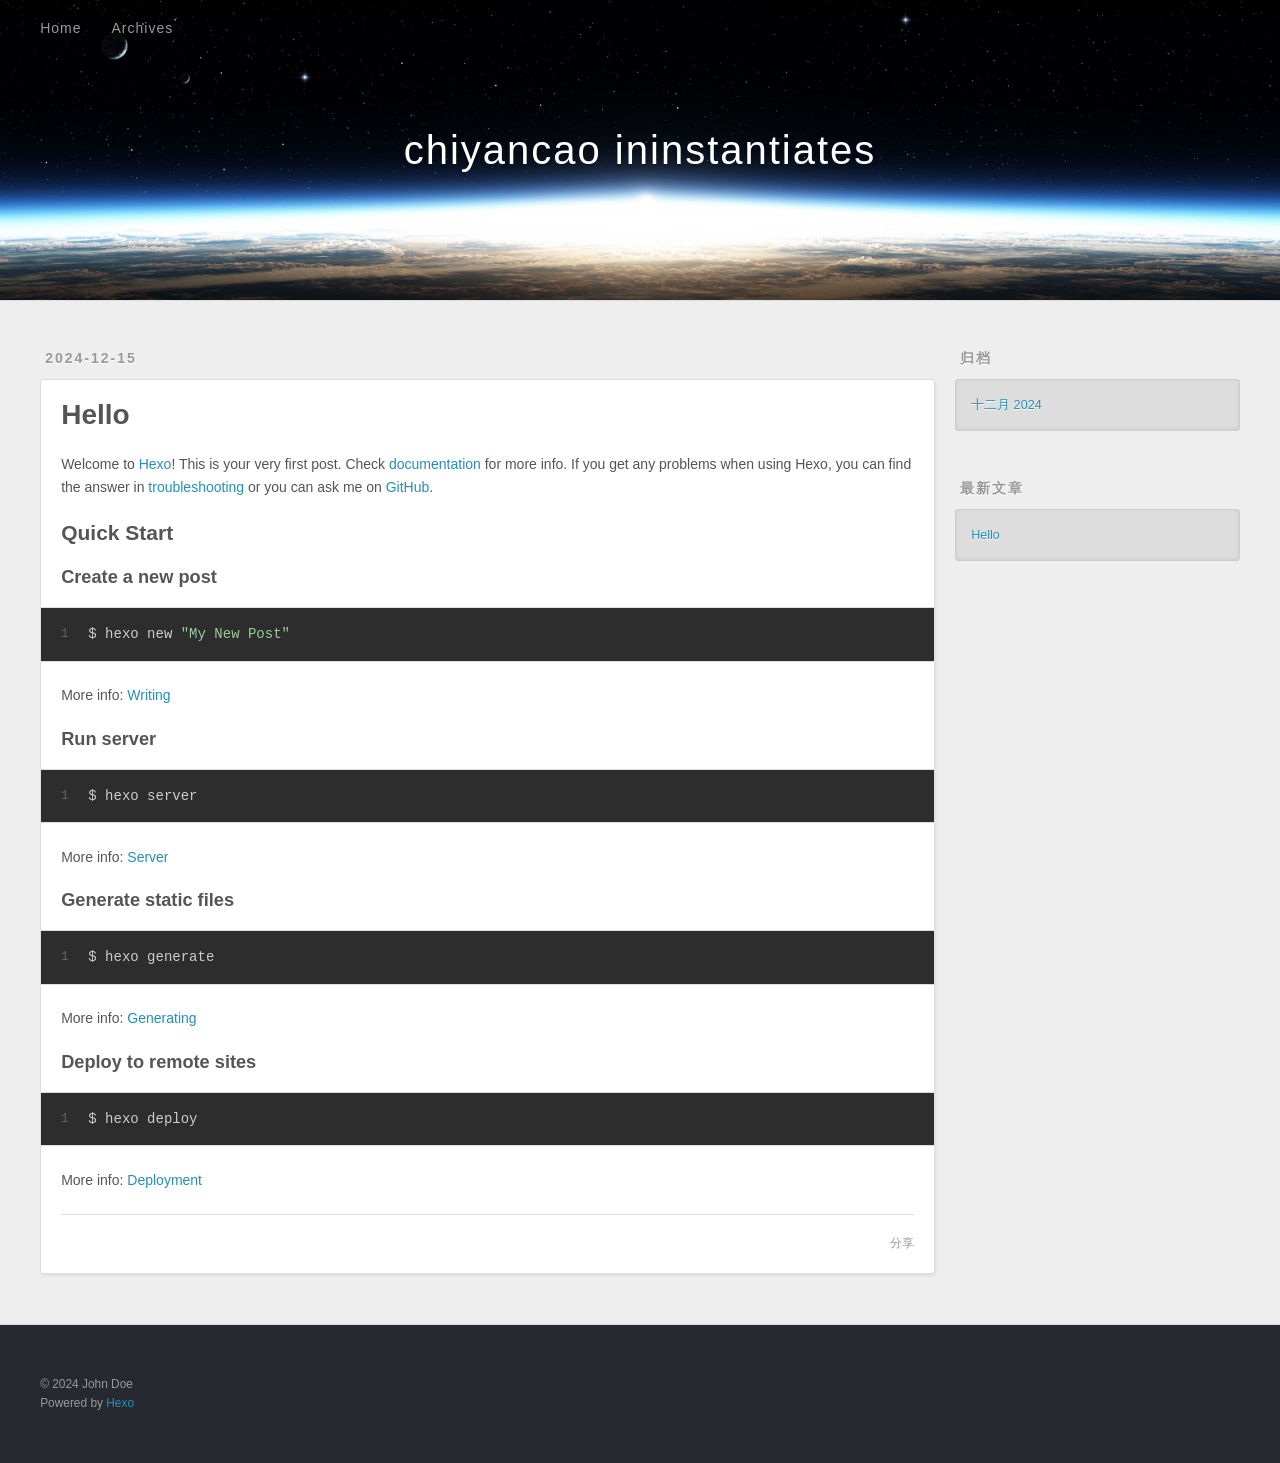
==== index.html @ e7c15f0f "Site updated: 2024-12-15 18:30:20" ====
<!DOCTYPE html>
<html>
<head>
  <meta charset="utf-8">
  
  
  <title>chiyancao ininstantiates</title>
  <meta name="viewport" content="width=device-width, initial-scale=1, shrink-to-fit=no">
  <meta property="og:type" content="website">
<meta property="og:title" content="chiyancao ininstantiates">
<meta property="og:url" content="http://example.com/index.html">
<meta property="og:site_name" content="chiyancao ininstantiates">
<meta property="og:locale" content="zh_CN">
<meta property="article:author" content="John Doe">
<meta name="twitter:card" content="summary">
  
    <link rel="alternate" href="/atom.xml" title="chiyancao ininstantiates" type="application/atom+xml">
  
  
    <link rel="shortcut icon" href="/favicon.png">
  
  
  
<link rel="stylesheet" href="/css/style.css">

  
    
<link rel="stylesheet" href="/fancybox/jquery.fancybox.min.css">

  
  
<meta name="generator" content="Hexo 7.3.0"></head>

<body>
  <div id="container">
    <div id="wrap">
      <header id="header">
  <div id="banner"></div>
  <div id="header-outer" class="outer">
    <div id="header-title" class="inner">
      <h1 id="logo-wrap">
        <a href="/" id="logo">chiyancao ininstantiates</a>
      </h1>
      
    </div>
    <div id="header-inner" class="inner">
      <nav id="main-nav">
        <a id="main-nav-toggle" class="nav-icon"><span class="fa fa-bars"></span></a>
        
          <a class="main-nav-link" href="/">Home</a>
        
          <a class="main-nav-link" href="/archives">Archives</a>
        
      </nav>
      <nav id="sub-nav">
        
        
          <a class="nav-icon" href="/atom.xml" title="RSS 订阅"><span class="fa fa-rss"></span></a>
        
        <a class="nav-icon nav-search-btn" title="搜索"><span class="fa fa-search"></span></a>
      </nav>
      <div id="search-form-wrap">
        <form action="//google.com/search" method="get" accept-charset="UTF-8" class="search-form"><input type="search" name="q" class="search-form-input" placeholder="搜索"><button type="submit" class="search-form-submit">&#xF002;</button><input type="hidden" name="sitesearch" value="http://example.com"></form>
      </div>
    </div>
  </div>
</header>

      <div class="outer">
        <section id="main">
  
    <article id="post-hello-world" class="h-entry article article-type-post" itemprop="blogPost" itemscope itemtype="https://schema.org/BlogPosting">
  <div class="article-meta">
    <a href="/2024/12/15/hello-world/" class="article-date">
  <time class="dt-published" datetime="2024-12-15T07:43:39.710Z" itemprop="datePublished">2024-12-15</time>
</a>
    
  </div>
  <div class="article-inner">
    
    
      <header class="article-header">
        
  
    <h1 itemprop="name">
      <a class="p-name article-title" href="/2024/12/15/hello-world/">Hello</a>
    </h1>
  

      </header>
    
    <div class="e-content article-entry" itemprop="articleBody">
      
        <p>Welcome to <a target="_blank" rel="noopener" href="https://hexo.io/">Hexo</a>! This is your very first post. Check <a target="_blank" rel="noopener" href="https://hexo.io/docs/">documentation</a> for more info. If you get any problems when using Hexo, you can find the answer in <a target="_blank" rel="noopener" href="https://hexo.io/docs/troubleshooting.html">troubleshooting</a> or you can ask me on <a target="_blank" rel="noopener" href="https://github.com/hexojs/hexo/issues">GitHub</a>.</p>
<h2 id="Quick-Start"><a href="#Quick-Start" class="headerlink" title="Quick Start"></a>Quick Start</h2><h3 id="Create-a-new-post"><a href="#Create-a-new-post" class="headerlink" title="Create a new post"></a>Create a new post</h3><figure class="highlight bash"><table><tr><td class="gutter"><pre><span class="line">1</span><br></pre></td><td class="code"><pre><span class="line">$ hexo new <span class="string">&quot;My New Post&quot;</span></span><br></pre></td></tr></table></figure>

<p>More info: <a target="_blank" rel="noopener" href="https://hexo.io/docs/writing.html">Writing</a></p>
<h3 id="Run-server"><a href="#Run-server" class="headerlink" title="Run server"></a>Run server</h3><figure class="highlight bash"><table><tr><td class="gutter"><pre><span class="line">1</span><br></pre></td><td class="code"><pre><span class="line">$ hexo server</span><br></pre></td></tr></table></figure>

<p>More info: <a target="_blank" rel="noopener" href="https://hexo.io/docs/server.html">Server</a></p>
<h3 id="Generate-static-files"><a href="#Generate-static-files" class="headerlink" title="Generate static files"></a>Generate static files</h3><figure class="highlight bash"><table><tr><td class="gutter"><pre><span class="line">1</span><br></pre></td><td class="code"><pre><span class="line">$ hexo generate</span><br></pre></td></tr></table></figure>

<p>More info: <a target="_blank" rel="noopener" href="https://hexo.io/docs/generating.html">Generating</a></p>
<h3 id="Deploy-to-remote-sites"><a href="#Deploy-to-remote-sites" class="headerlink" title="Deploy to remote sites"></a>Deploy to remote sites</h3><figure class="highlight bash"><table><tr><td class="gutter"><pre><span class="line">1</span><br></pre></td><td class="code"><pre><span class="line">$ hexo deploy</span><br></pre></td></tr></table></figure>

<p>More info: <a target="_blank" rel="noopener" href="https://hexo.io/docs/one-command-deployment.html">Deployment</a></p>

      
    </div>
    <footer class="article-footer">
      <a data-url="http://example.com/2024/12/15/hello-world/" data-id="cm4pgsqw10001ugpz2o3n2d4h" data-title="Hello" class="article-share-link"><span class="fa fa-share">分享</span></a>
      
      
      
    </footer>
  </div>
  
</article>



  


</section>
        
          <aside id="sidebar">
  
    

  
    

  
    
  
    
  <div class="widget-wrap">
    <h3 class="widget-title">归档</h3>
    <div class="widget">
      <ul class="archive-list"><li class="archive-list-item"><a class="archive-list-link" href="/archives/2024/12/">十二月 2024</a></li></ul>
    </div>
  </div>


  
    
  <div class="widget-wrap">
    <h3 class="widget-title">最新文章</h3>
    <div class="widget">
      <ul>
        
          <li>
            <a href="/2024/12/15/hello-world/">Hello</a>
          </li>
        
      </ul>
    </div>
  </div>

  
</aside>
        
      </div>
      <footer id="footer">
  
  <div class="outer">
    <div id="footer-info" class="inner">
      
      &copy; 2024 John Doe<br>
      Powered by <a href="https://hexo.io/" target="_blank">Hexo</a>
    </div>
  </div>
</footer>

    </div>
    <nav id="mobile-nav">
  
    <a href="/" class="mobile-nav-link">Home</a>
  
    <a href="/archives" class="mobile-nav-link">Archives</a>
  
</nav>
    


<script src="/js/jquery-3.6.4.min.js"></script>



  
<script src="/fancybox/jquery.fancybox.min.js"></script>




<script src="/js/script.js"></script>





  </div>
</body>
</html>
---- css/style.css ----
body {
  width: 100%;
}
body:before,
body:after {
  content: "";
  display: table;
}
body:after {
  clear: both;
}
html,
body,
div,
span,
applet,
object,
iframe,
h1,
h2,
h3,
h4,
h5,
h6,
p,
blockquote,
pre,
a,
abbr,
acronym,
address,
big,
cite,
code,
del,
dfn,
em,
img,
ins,
kbd,
q,
s,
samp,
small,
strike,
strong,
sub,
sup,
tt,
var,
dl,
dt,
dd,
ol,
ul,
li,
fieldset,
form,
label,
legend,
table,
caption,
tbody,
tfoot,
thead,
tr,
th,
td {
  margin: 0;
  padding: 0;
  border: 0;
  outline: 0;
  font-weight: inherit;
  font-style: inherit;
  font-family: inherit;
  font-size: 100%;
  vertical-align: baseline;
}
body {
  line-height: 1;
  color: #000;
  background: #fff;
}
ol,
ul {
  list-style: none;
}
table {
  border-collapse: separate;
  border-spacing: 0;
  vertical-align: middle;
}
caption,
th,
td {
  text-align: left;
  font-weight: normal;
  vertical-align: middle;
}
a img {
  border: none;
}
input,
button {
  margin: 0;
  padding: 0;
}
input::-moz-focus-inner,
button::-moz-focus-inner {
  border: 0;
  padding: 0;
}
html,
body,
#container {
  height: 100%;
}
body {
  background: #eee;
  font: 14px -apple-system, BlinkMacSystemFont, "Segoe UI", "Roboto", "Oxygen", "Ubuntu", "Cantarell", "Fira Sans", "Droid Sans", "Helvetica Neue", sans-serif;
  -webkit-text-size-adjust: 100%;
}
.outer {
  max-width: 1220px;
  margin: 0 auto;
  padding: 0 20px;
}
.outer:before,
.outer:after {
  content: "";
  display: table;
}
.outer:after {
  clear: both;
}
.inner {
  display: inline;
  float: left;
  width: 98.33333333333333%;
  margin: 0 0.833333333333333%;
}
.left,
.alignleft {
  float: left;
}
.right,
.alignright {
  float: right;
}
.clear {
  clear: both;
}
#container {
  position: relative;
}
.mobile-nav-on {
  overflow: hidden;
}
#wrap {
  height: 100%;
  width: 100%;
  position: absolute;
  top: 0;
  left: 0;
  -webkit-transition: 0.2s ease-out;
  -moz-transition: 0.2s ease-out;
  -ms-transition: 0.2s ease-out;
  transition: 0.2s ease-out;
  z-index: 1;
  background: #eee;
}
.mobile-nav-on #wrap {
  left: 280px;
}
@media screen and (min-width: 768px) {
  #main {
    display: inline;
    float: left;
    width: 73.33333333333333%;
    margin: 0 0.833333333333333%;
  }
}
.article-date,
.article-category-link,
.archive-year,
.widget-title {
  text-decoration: none;
  text-transform: uppercase;
  letter-spacing: 2px;
  color: #999;
  margin-bottom: 1em;
  margin-left: 5px;
  line-height: 1em;
  text-shadow: 0 1px #fff;
  font-weight: bold;
}
.article-inner,
.archive-article-inner {
  background: #fff;
  -webkit-box-shadow: 1px 2px 3px #ddd;
  box-shadow: 1px 2px 3px #ddd;
  border: 1px solid #ddd;
  border-radius: 3px;
}
.article-entry h1,
.widget h1 {
  font-size: 2em;
}
.article-entry h2,
.widget h2 {
  font-size: 1.5em;
}
.article-entry h3,
.widget h3 {
  font-size: 1.3em;
}
.article-entry h4,
.widget h4 {
  font-size: 1.2em;
}
.article-entry h5,
.widget h5 {
  font-size: 1em;
}
.article-entry h6,
.widget h6 {
  font-size: 1em;
  color: #999;
}
.article-entry hr,
.widget hr {
  border: 1px dashed #ddd;
}
.article-entry strong,
.widget strong {
  font-weight: bold;
}
.article-entry em,
.widget em,
.article-entry cite,
.widget cite {
  font-style: italic;
}
.article-entry sup,
.widget sup,
.article-entry sub,
.widget sub {
  font-size: 0.75em;
  line-height: 0;
  position: relative;
  vertical-align: baseline;
}
.article-entry sup,
.widget sup {
  top: -0.5em;
}
.article-entry sub,
.widget sub {
  bottom: -0.2em;
}
.article-entry small,
.widget small {
  font-size: 0.85em;
}
.article-entry acronym,
.widget acronym,
.article-entry abbr,
.widget abbr {
  border-bottom: 1px dotted;
}
.article-entry ul,
.widget ul,
.article-entry ol,
.widget ol,
.article-entry dl,
.widget dl {
  margin: 0 20px;
  line-height: 1.6em;
}
.article-entry ul ul,
.widget ul ul,
.article-entry ol ul,
.widget ol ul,
.article-entry ul ol,
.widget ul ol,
.article-entry ol ol,
.widget ol ol {
  margin-top: 0;
  margin-bottom: 0;
}
.article-entry ul,
.widget ul {
  list-style: disc;
}
.article-entry ol,
.widget ol {
  list-style: decimal;
}
.article-entry dt,
.widget dt {
  font-weight: bold;
}
#header {
  height: 300px;
  position: relative;
  border-bottom: 1px solid #ddd;
}
#header:before,
#header:after {
  content: "";
  position: absolute;
  left: 0;
  right: 0;
  height: 40px;
}
#header:before {
  top: 0;
  background: -webkit-linear-gradient(rgba(0,0,0,0.2), transparent);
  background: -moz-linear-gradient(rgba(0,0,0,0.2), transparent);
  background: -ms-linear-gradient(rgba(0,0,0,0.2), transparent);
  background: linear-gradient(rgba(0,0,0,0.2), transparent);
}
#header:after {
  bottom: 0;
  background: -webkit-linear-gradient(transparent, rgba(0,0,0,0.2));
  background: -moz-linear-gradient(transparent, rgba(0,0,0,0.2));
  background: -ms-linear-gradient(transparent, rgba(0,0,0,0.2));
  background: linear-gradient(transparent, rgba(0,0,0,0.2));
}
#header-outer {
  height: 100%;
  position: relative;
}
#header-inner {
  position: relative;
  overflow: hidden;
}
#banner {
  position: absolute;
  top: 0;
  left: 0;
  width: 100%;
  height: 100%;
  background: url("images/banner.jpg") center #000;
  background-size: cover;
  z-index: -1;
}
#header-title {
  text-align: center;
  height: 40px;
  position: absolute;
  top: 50%;
  left: 0;
  margin-top: -20px;
}
#logo,
#subtitle {
  text-decoration: none;
  color: #fff;
  font-weight: 300;
  text-shadow: 0 1px 4px rgba(0,0,0,0.3);
}
#logo {
  font-size: 40px;
  line-height: 40px;
  letter-spacing: 2px;
}
#subtitle {
  font-size: 16px;
  line-height: 16px;
  letter-spacing: 1px;
}
#subtitle-wrap {
  margin-top: 16px;
}
#main-nav {
  float: left;
  margin-left: -15px;
}
.nav-icon,
.main-nav-link {
  float: left;
  color: #fff;
  opacity: 0.6;
  text-decoration: none;
  text-shadow: 0 1px rgba(0,0,0,0.2);
  -webkit-transition: opacity 0.2s;
  -moz-transition: opacity 0.2s;
  -ms-transition: opacity 0.2s;
  transition: opacity 0.2s;
  display: block;
  padding: 20px 15px;
}
.nav-icon:hover,
.main-nav-link:hover {
  opacity: 1;
}
.nav-icon {
  text-align: center;
  font-size: 14px;
  width: 14px;
  height: 14px;
  padding: 20px 15px;
  position: relative;
  cursor: pointer;
}
.main-nav-link {
  font-weight: 300;
  letter-spacing: 1px;
}
@media screen and (max-width: 479px) {
  .main-nav-link {
    display: none;
  }
}
#main-nav-toggle {
  display: none;
}
@media screen and (max-width: 479px) {
  #main-nav-toggle {
    display: block;
  }
}
#sub-nav {
  float: right;
  margin-right: -15px;
}
#search-form-wrap {
  position: absolute;
  top: 15px;
  width: 150px;
  height: 30px;
  right: -150px;
  opacity: 0;
  -webkit-transition: 0.2s ease-out;
  -moz-transition: 0.2s ease-out;
  -ms-transition: 0.2s ease-out;
  transition: 0.2s ease-out;
}
#search-form-wrap.on {
  opacity: 1;
  right: 0;
}
@media screen and (max-width: 479px) {
  #search-form-wrap {
    width: 100%;
    right: -100%;
  }
}
.search-form {
  position: absolute;
  top: 0;
  left: 0;
  right: 0;
  background: #fff;
  padding: 5px 15px;
  border-radius: 15px;
  -webkit-box-shadow: 0 0 10px rgba(0,0,0,0.3);
  box-shadow: 0 0 10px rgba(0,0,0,0.3);
}
.search-form-input {
  border: none;
  background: none;
  color: #555;
  width: 100%;
  font: 13px -apple-system, BlinkMacSystemFont, "Segoe UI", "Roboto", "Oxygen", "Ubuntu", "Cantarell", "Fira Sans", "Droid Sans", "Helvetica Neue", sans-serif;
  outline: none;
}
.search-form-input::-webkit-search-results-decoration,
.search-form-input::-webkit-search-cancel-button {
  -webkit-appearance: none;
}
.search-form-submit {
  position: absolute;
  top: 50%;
  right: 10px;
  margin-top: -7px;
  font: 13px ForkAwesome;
  border: none;
  background: none;
  color: #bbb;
  cursor: pointer;
}
.search-form-submit:hover,
.search-form-submit:focus {
  color: #777;
}
.article {
  margin: 50px 0;
}
.article-inner {
  overflow: hidden;
}
.article-meta:before,
.article-meta:after {
  content: "";
  display: table;
}
.article-meta:after {
  clear: both;
}
.article-date {
  float: left;
}
.article-category {
  float: left;
  line-height: 1em;
  color: #ccc;
  text-shadow: 0 1px #fff;
  margin-left: 8px;
}
.article-category:before {
  content: "\2022";
}
.article-category-link {
  margin: 0 12px 1em;
}
.article-header {
  padding: 20px 20px 0;
}
.article-title {
  text-decoration: none;
  font-size: 2em;
  font-weight: bold;
  color: #555;
  line-height: 1.1em;
  -webkit-transition: color 0.2s;
  -moz-transition: color 0.2s;
  -ms-transition: color 0.2s;
  transition: color 0.2s;
}
a.article-title:hover {
  color: #258fb8;
}
.article-entry {
  color: #555;
  padding: 0 20px;
}
.article-entry:before,
.article-entry:after {
  content: "";
  display: table;
}
.article-entry:after {
  clear: both;
}
.article-entry p,
.article-entry table {
  line-height: 1.6em;
  margin: 1.6em 0;
}
.article-entry h1,
.article-entry h2,
.article-entry h3,
.article-entry h4,
.article-entry h5,
.article-entry h6 {
  font-weight: bold;
}
.article-entry h1,
.article-entry h2,
.article-entry h3,
.article-entry h4,
.article-entry h5,
.article-entry h6 {
  line-height: 1.1em;
  margin: 1.1em 0;
}
.article-entry a {
  color: #258fb8;
  text-decoration: none;
}
.article-entry a:hover {
  text-decoration: underline;
}
.article-entry ul,
.article-entry ol,
.article-entry dl {
  margin-top: 1.6em;
  margin-bottom: 1.6em;
}
.article-entry img,
.article-entry video {
  max-width: 100%;
  height: auto;
  display: block;
  margin: auto;
}
.article-entry iframe {
  border: none;
}
.article-entry table {
  width: 100%;
  border-collapse: collapse;
  border-spacing: 0;
}
.article-entry th {
  font-weight: bold;
  border-bottom: 3px solid #ddd;
  padding-bottom: 0.5em;
}
.article-entry td {
  border-bottom: 1px solid #ddd;
  padding: 10px 0;
}
.article-entry blockquote {
  font-family: Georgia, "Times New Roman", serif;
  margin: 1.6em 20px;
  text-align: center;
}
.article-entry blockquote footer {
  font-size: 14px;
  margin: 1.6em 0;
  font-family: -apple-system, BlinkMacSystemFont, "Segoe UI", "Roboto", "Oxygen", "Ubuntu", "Cantarell", "Fira Sans", "Droid Sans", "Helvetica Neue", sans-serif;
}
.article-entry blockquote footer cite:before {
  content: "—";
  padding: 0 0.5em;
}
.article-entry .pullquote {
  text-align: left;
  width: 45%;
  margin: 0;
}
.article-entry .pullquote.left {
  margin-left: 0.5em;
  margin-right: 1em;
}
.article-entry .pullquote.right {
  margin-right: 0.5em;
  margin-left: 1em;
}
.article-entry .caption {
  color: #999;
  display: block;
  font-size: 0.9em;
  margin-top: 0.5em;
  position: relative;
  text-align: center;
}
.article-entry .video-container {
  position: relative;
  padding-top: 56.25%;
  height: 0;
  overflow: hidden;
}
.article-entry .video-container iframe,
.article-entry .video-container object,
.article-entry .video-container embed {
  position: absolute;
  top: 0;
  left: 0;
  width: 100%;
  height: 100%;
  margin-top: 0;
}
.article-more-link a {
  display: inline-block;
  line-height: 1em;
  padding: 6px 15px;
  border-radius: 15px;
  background: #eee;
  color: #999;
  text-shadow: 0 1px #fff;
  text-decoration: none;
}
.article-more-link a:hover {
  background: #258fb8;
  color: #fff;
  text-decoration: none;
  text-shadow: 0 1px #1e7293;
}
.article-footer {
  font-size: 0.85em;
  line-height: 1.6em;
  border-top: 1px solid #ddd;
  padding-top: 1.6em;
  margin: 0 20px 20px;
}
.article-footer:before,
.article-footer:after {
  content: "";
  display: table;
}
.article-footer:after {
  clear: both;
}
.article-footer a {
  color: #999;
  text-decoration: none;
}
.article-footer a:hover {
  color: #555;
}
.article-tag-list-item {
  float: left;
  margin-right: 10px;
}
.article-tag-list-link:before {
  content: "#";
}
.article-comment-link {
  float: right;
}
.article-comment-link:before {
  padding-right: 8px;
}
.article-share-link {
  cursor: pointer;
  float: right;
  margin-left: 20px;
}
.article-share-link:before {
  padding-right: 6px;
}
#article-nav {
  position: relative;
}
#article-nav:before,
#article-nav:after {
  content: "";
  display: table;
}
#article-nav:after {
  clear: both;
}
@media screen and (min-width: 768px) {
  #article-nav {
    margin: 50px 0;
  }
  #article-nav:before {
    width: 8px;
    height: 8px;
    position: absolute;
    top: 50%;
    left: 50%;
    margin-top: -4px;
    margin-left: -4px;
    content: "";
    border-radius: 50%;
    background: #ddd;
    -webkit-box-shadow: 0 1px 2px #fff;
    box-shadow: 0 1px 2px #fff;
  }
}
.article-nav-link-wrap {
  text-decoration: none;
  text-shadow: 0 1px #fff;
  color: #999;
  -webkit-box-sizing: border-box;
  -moz-box-sizing: border-box;
  box-sizing: border-box;
  margin-top: 50px;
  text-align: center;
  display: block;
}
.article-nav-link-wrap:hover {
  color: #555;
}
@media screen and (min-width: 768px) {
  .article-nav-link-wrap {
    width: 50%;
    margin-top: 0;
  }
}
@media screen and (min-width: 768px) {
  #article-nav-newer {
    float: left;
    text-align: right;
    padding-right: 20px;
  }
}
@media screen and (min-width: 768px) {
  #article-nav-older {
    float: right;
    text-align: left;
    padding-left: 20px;
  }
}
.article-nav-caption {
  text-transform: uppercase;
  letter-spacing: 2px;
  color: #ddd;
  line-height: 1em;
  font-weight: bold;
}
#article-nav-newer .article-nav-caption {
  margin-right: -2px;
}
.article-nav-title {
  font-size: 0.85em;
  line-height: 1.6em;
  margin-top: 0.5em;
}
.article-share-box {
  position: absolute;
  display: none;
  background: #fff;
  -webkit-box-shadow: 1px 2px 10px rgba(0,0,0,0.2);
  box-shadow: 1px 2px 10px rgba(0,0,0,0.2);
  border-radius: 3px;
  margin-left: -145px;
  overflow: hidden;
  z-index: 1;
}
.article-share-box.on {
  display: block;
}
.article-share-input {
  width: 100%;
  background: none;
  -webkit-box-sizing: border-box;
  -moz-box-sizing: border-box;
  box-sizing: border-box;
  font: 14px -apple-system, BlinkMacSystemFont, "Segoe UI", "Roboto", "Oxygen", "Ubuntu", "Cantarell", "Fira Sans", "Droid Sans", "Helvetica Neue", sans-serif;
  padding: 0 15px;
  color: #555;
  outline: none;
  border: 1px solid #ddd;
  border-radius: 3px 3px 0 0;
  height: 36px;
  line-height: 36px;
}
.article-share-links {
  background: #eee;
}
.article-share-links:before,
.article-share-links:after {
  content: "";
  display: table;
}
.article-share-links:after {
  clear: both;
}
.article-share-twitter,
.article-share-facebook,
.article-share-pinterest,
.article-share-linkedin {
  width: 50px;
  height: 36px;
  display: block;
  float: left;
  position: relative;
  color: #999;
  text-shadow: 0 1px #fff;
}
.article-share-twitter:before,
.article-share-facebook:before,
.article-share-pinterest:before,
.article-share-linkedin:before {
  font-size: 20px;
  width: 20px;
  height: 20px;
  position: absolute;
  top: 50%;
  left: 50%;
  margin-top: -10px;
  margin-left: -10px;
  text-align: center;
}
.article-share-twitter:hover,
.article-share-facebook:hover,
.article-share-pinterest:hover,
.article-share-linkedin:hover {
  color: #fff;
}
.article-share-twitter:hover {
  background: #00aced;
  text-shadow: 0 1px #008abe;
}
.article-share-facebook:hover {
  background: #3b5998;
  text-shadow: 0 1px #2f477a;
}
.article-share-pinterest:hover {
  background: #cb2027;
  text-shadow: 0 1px #a21a1f;
}
.article-share-linkedin:hover {
  background: #0077b5;
  text-shadow: 0 1px #005f91;
}
.article-gallery {
  background: #000;
  position: relative;
}
.article-gallery-photos {
  position: relative;
  overflow: hidden;
}
.article-gallery-img {
  display: none;
  max-width: 100%;
}
.article-gallery-img:first-child {
  display: block;
}
.article-gallery-img.loaded {
  position: absolute;
  display: block;
}
.article-gallery-img img {
  display: block;
  max-width: 100%;
  margin: 0 auto;
}
#comments {
  background: #fff;
  -webkit-box-shadow: 1px 2px 3px #ddd;
  box-shadow: 1px 2px 3px #ddd;
  padding: 20px;
  border: 1px solid #ddd;
  border-radius: 3px;
  margin: 50px 0;
}
#comments a {
  color: #258fb8;
}
.archives-wrap {
  margin: 50px 0;
}
.archives:before,
.archives:after {
  content: "";
  display: table;
}
.archives:after {
  clear: both;
}
.archive-year-wrap {
  margin-bottom: 1em;
}
.archives {
  -webkit-column-gap: 10px;
  -moz-column-gap: 10px;
  column-gap: 10px;
}
@media screen and (min-width: 480px) and (max-width: 767px) {
  .archives {
    -webkit-column-count: 2;
    -moz-column-count: 2;
    column-count: 2;
  }
}
@media screen and (min-width: 768px) {
  .archives {
    -webkit-column-count: 3;
    -moz-column-count: 3;
    column-count: 3;
  }
}
.archive-article {
  -webkit-column-break-inside: avoid;
  page-break-inside: avoid;
  overflow: hidden;
  break-inside: avoid-column;
}
.archive-article-inner {
  padding: 10px;
  margin-bottom: 15px;
}
.archive-article-title {
  text-decoration: none;
  font-weight: bold;
  color: #555;
  -webkit-transition: color 0.2s;
  -moz-transition: color 0.2s;
  -ms-transition: color 0.2s;
  transition: color 0.2s;
  line-height: 1.6em;
}
.archive-article-title:hover {
  color: #258fb8;
}
.archive-article-footer {
  margin-top: 1em;
}
.archive-article-date {
  color: #999;
  text-decoration: none;
  font-size: 0.85em;
  line-height: 1em;
  margin-bottom: 0.5em;
  display: block;
}
#page-nav {
  margin: 50px auto;
  background: #fff;
  -webkit-box-shadow: 1px 2px 3px #ddd;
  box-shadow: 1px 2px 3px #ddd;
  border: 1px solid #ddd;
  border-radius: 3px;
  text-align: center;
  color: #999;
  overflow: hidden;
}
#page-nav:before,
#page-nav:after {
  content: "";
  display: table;
}
#page-nav:after {
  clear: both;
}
#page-nav a,
#page-nav span {
  padding: 10px 20px;
  line-height: 1;
  height: 2ex;
}
#page-nav a {
  color: #999;
  text-decoration: none;
}
#page-nav a:hover {
  background: #999;
  color: #fff;
}
#page-nav .prev {
  float: left;
}
#page-nav .next {
  float: right;
}
#page-nav .page-number {
  display: inline-block;
}
@media screen and (max-width: 479px) {
  #page-nav .page-number {
    display: none;
  }
}
#page-nav .current {
  color: #555;
  font-weight: bold;
}
#page-nav .space {
  color: #ddd;
}
#footer {
  background: #262a30;
  padding: 50px 0;
  border-top: 1px solid #ddd;
  color: #999;
}
#footer a {
  color: #258fb8;
  text-decoration: none;
}
#footer a:hover {
  text-decoration: underline;
}
#footer-info {
  line-height: 1.6em;
  font-size: 0.85em;
}
.article-entry pre,
.article-entry .highlight {
  background: #2d2d2d;
  margin: 0 -20px;
  padding: 15px 20px;
  border-style: solid;
  border-color: #ddd;
  border-width: 1px 0;
  overflow: auto;
  color: #ccc;
  line-height: 22.400000000000002px;
}
.article-entry .highlight .gutter pre,
.article-entry .gist .gist-file .gist-data .line-numbers {
  color: #666;
  font-size: 0.85em;
}
.article-entry pre,
.article-entry code {
  font-family: "Source Code Pro", Consolas, Monaco, Menlo, Consolas, monospace;
}
.article-entry code {
  background: #eee;
  text-shadow: 0 1px #fff;
  padding: 0 0.3em;
}
.article-entry pre code {
  background: none;
  text-shadow: none;
  padding: 0;
}
.article-entry .highlight pre {
  border: none;
  margin: 0;
  padding: 0;
}
.article-entry .highlight table {
  margin: 0;
  width: auto;
}
.article-entry .highlight td {
  border: none;
  padding: 0;
}
.article-entry .highlight figcaption {
  font-size: 0.85em;
  color: #999;
  line-height: 1em;
  margin-bottom: 1em;
}
.article-entry .highlight figcaption:before,
.article-entry .highlight figcaption:after {
  content: "";
  display: table;
}
.article-entry .highlight figcaption:after {
  clear: both;
}
.article-entry .highlight figcaption a {
  float: right;
}
.article-entry .highlight .gutter {
  -moz-user-select: none;
  -ms-user-select: none;
  -webkit-user-select: none;
  -webkit-user-select: none;
  -moz-user-select: none;
  -ms-user-select: none;
  user-select: none;
}
.article-entry .highlight .gutter pre {
  text-align: right;
  padding-right: 20px;
}
.article-entry .highlight .line {
  height: 22.400000000000002px;
}
.article-entry .highlight .line.marked {
  background: #515151;
}
.article-entry .gist {
  margin: 0 -20px;
  border-style: solid;
  border-color: #ddd;
  border-width: 1px 0;
  background: #2d2d2d;
  padding: 15px 20px 15px 0;
}
.article-entry .gist .gist-file {
  border: none;
  font-family: "Source Code Pro", Consolas, Monaco, Menlo, Consolas, monospace;
  margin: 0;
}
.article-entry .gist .gist-file .gist-data {
  background: none;
  border: none;
}
.article-entry .gist .gist-file .gist-data .line-numbers {
  background: none;
  border: none;
  padding: 0 20px 0 0;
}
.article-entry .gist .gist-file .gist-data .line-data {
  padding: 0 !important;
}
.article-entry .gist .gist-file .highlight {
  margin: 0;
  padding: 0;
  border: none;
}
.article-entry .gist .gist-file .gist-meta {
  background: #2d2d2d;
  color: #999;
  font: 0.85em -apple-system, BlinkMacSystemFont, "Segoe UI", "Roboto", "Oxygen", "Ubuntu", "Cantarell", "Fira Sans", "Droid Sans", "Helvetica Neue", sans-serif;
  text-shadow: 0 0;
  padding: 0;
  margin-top: 1em;
  margin-left: 20px;
}
.article-entry .gist .gist-file .gist-meta a {
  color: #258fb8;
  font-weight: normal;
}
.article-entry .gist .gist-file .gist-meta a:hover {
  text-decoration: underline;
}
pre .comment,
pre .title {
  color: #999;
}
pre .variable,
pre .attribute,
pre .tag,
pre .regexp,
pre .ruby .constant,
pre .xml .tag .title,
pre .xml .pi,
pre .xml .doctype,
pre .html .doctype,
pre .css .id,
pre .css .class,
pre .css .pseudo {
  color: #f2777a;
}
pre .number,
pre .preprocessor,
pre .built_in,
pre .literal,
pre .params,
pre .constant {
  color: #f99157;
}
pre .class,
pre .ruby .class .title,
pre .css .rules .attribute {
  color: #9c9;
}
pre .string,
pre .value,
pre .inheritance,
pre .header,
pre .ruby .symbol,
pre .xml .cdata {
  color: #9c9;
}
pre .css .hexcolor {
  color: #6cc;
}
pre .function,
pre .python .decorator,
pre .python .title,
pre .ruby .function .title,
pre .ruby .title .keyword,
pre .perl .sub,
pre .javascript .title,
pre .coffeescript .title {
  color: #69c;
}
pre .keyword,
pre .javascript .function {
  color: #c9c;
}
@media screen and (max-width: 479px) {
  #mobile-nav {
    position: absolute;
    top: 0;
    left: 0;
    width: 280px;
    height: 100%;
    background: #191919;
    border-right: 1px solid #fff;
  }
}
@media screen and (max-width: 479px) {
  .mobile-nav-link {
    display: block;
    color: #999;
    text-decoration: none;
    padding: 15px 20px;
    font-weight: bold;
  }
  .mobile-nav-link:hover {
    color: #fff;
  }
}
@media screen and (min-width: 768px) {
  #sidebar {
    display: inline;
    float: left;
    width: 23.333333333333332%;
    margin: 0 0.833333333333333%;
  }
}
.widget-wrap {
  margin: 50px 0;
}
.widget {
  color: #777;
  text-shadow: 0 1px #fff;
  background: #ddd;
  -webkit-box-shadow: 0 -1px 4px #ccc inset;
  box-shadow: 0 -1px 4px #ccc inset;
  border: 1px solid #ccc;
  padding: 15px;
  border-radius: 3px;
}
.widget a {
  color: #258fb8;
  text-decoration: none;
}
.widget a:hover {
  text-decoration: underline;
}
.widget ul ul,
.widget ol ul,
.widget dl ul,
.widget ul ol,
.widget ol ol,
.widget dl ol,
.widget ul dl,
.widget ol dl,
.widget dl dl {
  margin-left: 15px;
  list-style: disc;
}
.widget {
  line-height: 1.6em;
  word-wrap: break-word;
  font-size: 0.9em;
}
.widget ul,
.widget ol {
  list-style: none;
  margin: 0;
}
.widget ul ul,
.widget ol ul,
.widget ul ol,
.widget ol ol {
  margin: 0 20px;
}
.widget ul ul,
.widget ol ul {
  list-style: disc;
}
.widget ul ol,
.widget ol ol {
  list-style: decimal;
}
.category-list-count,
.tag-list-count,
.archive-list-count {
  padding-left: 5px;
  color: #999;
  font-size: 0.85em;
}
.category-list-count:before,
.tag-list-count:before,
.archive-list-count:before {
  content: "(";
}
.category-list-count:after,
.tag-list-count:after,
.archive-list-count:after {
  content: ")";
}
.tagcloud a {
  margin-right: 5px;
  display: inline-block;
}
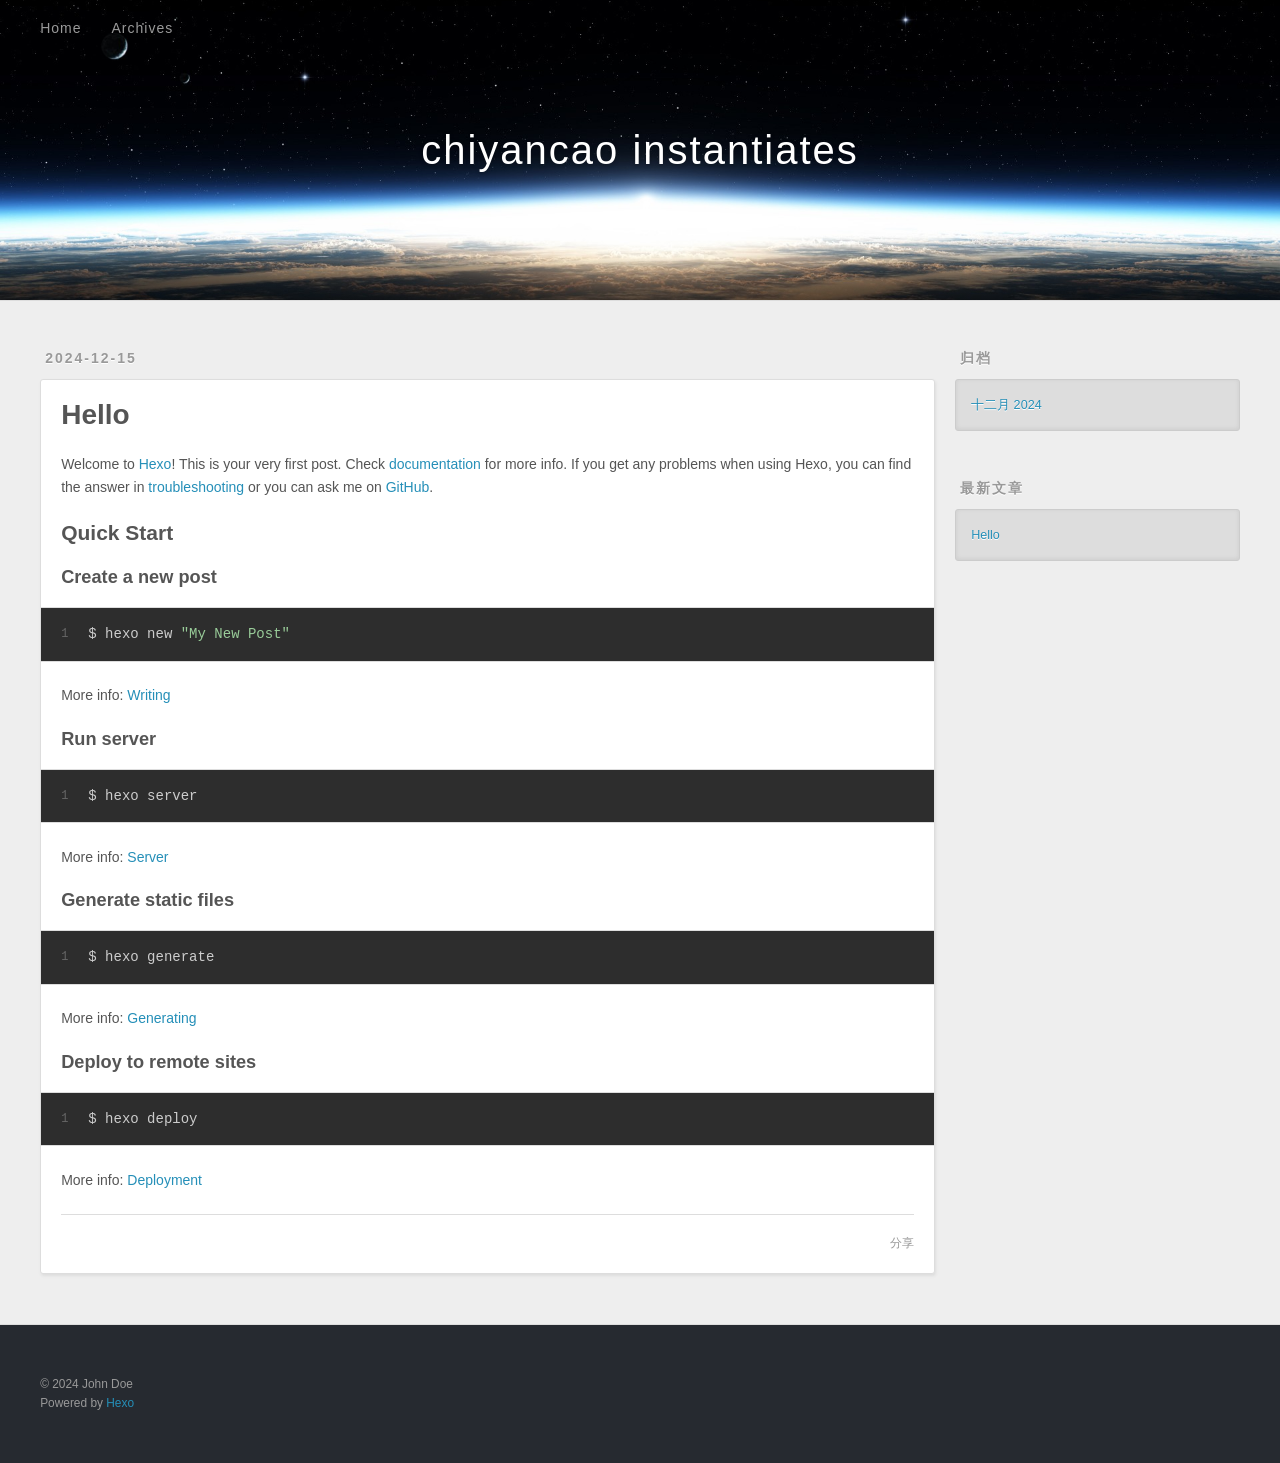
==== commit 045f9cb0: "Site updated: 2024-12-15 20:25:20" ====
--- a/index.html
+++ b/index.html
@@ -4,17 +4,17 @@
   <meta charset="utf-8">
   
   
-  <title>chiyancao ininstantiates</title>
+  <title>chiyancao instantiates</title>
   <meta name="viewport" content="width=device-width, initial-scale=1, shrink-to-fit=no">
   <meta property="og:type" content="website">
-<meta property="og:title" content="chiyancao ininstantiates">
+<meta property="og:title" content="chiyancao instantiates">
 <meta property="og:url" content="http://example.com/index.html">
-<meta property="og:site_name" content="chiyancao ininstantiates">
+<meta property="og:site_name" content="chiyancao instantiates">
 <meta property="og:locale" content="zh_CN">
 <meta property="article:author" content="John Doe">
 <meta name="twitter:card" content="summary">
   
-    <link rel="alternate" href="/atom.xml" title="chiyancao ininstantiates" type="application/atom+xml">
+    <link rel="alternate" href="/atom.xml" title="chiyancao instantiates" type="application/atom+xml">
   
   
     <link rel="shortcut icon" href="/favicon.png">
@@ -39,7 +39,7 @@
   <div id="header-outer" class="outer">
     <div id="header-title" class="inner">
       <h1 id="logo-wrap">
-        <a href="/" id="logo">chiyancao ininstantiates</a>
+        <a href="/" id="logo">chiyancao instantiates</a>
       </h1>
       
     </div>
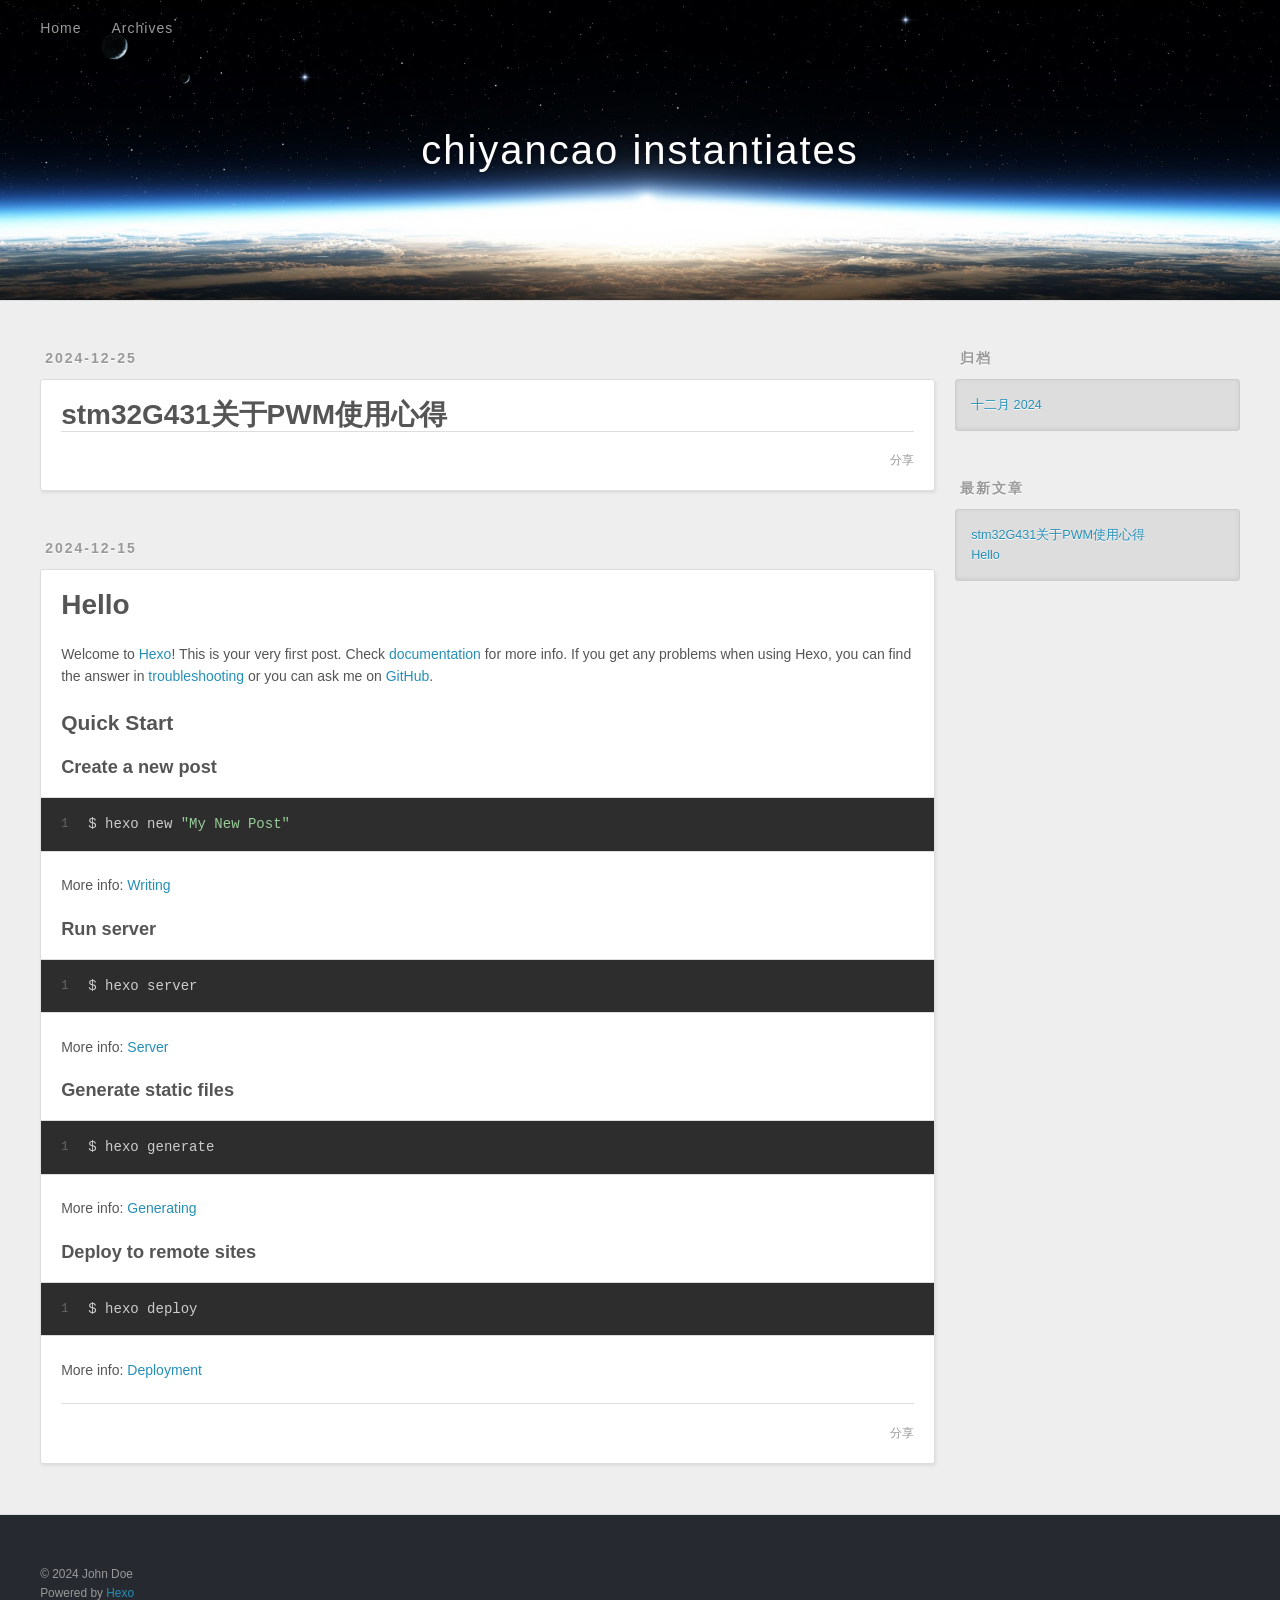
==== commit 5ae3cf0d: "Site updated: 2024-12-25 21:43:39" ====
--- a/index.html
+++ b/index.html
@@ -69,6 +69,44 @@
       <div class="outer">
         <section id="main">
   
+    <article id="post-stm32G431关于PWM使用心得" class="h-entry article article-type-post" itemprop="blogPost" itemscope itemtype="https://schema.org/BlogPosting">
+  <div class="article-meta">
+    <a href="/2024/12/25/stm32G431%E5%85%B3%E4%BA%8EPWM%E4%BD%BF%E7%94%A8%E5%BF%83%E5%BE%97/" class="article-date">
+  <time class="dt-published" datetime="2024-12-25T13:36:30.000Z" itemprop="datePublished">2024-12-25</time>
+</a>
+    
+  </div>
+  <div class="article-inner">
+    
+    
+      <header class="article-header">
+        
+  
+    <h1 itemprop="name">
+      <a class="p-name article-title" href="/2024/12/25/stm32G431%E5%85%B3%E4%BA%8EPWM%E4%BD%BF%E7%94%A8%E5%BF%83%E5%BE%97/">stm32G431关于PWM使用心得</a>
+    </h1>
+  
+
+      </header>
+    
+    <div class="e-content article-entry" itemprop="articleBody">
+      
+        
+      
+    </div>
+    <footer class="article-footer">
+      <a data-url="http://example.com/2024/12/25/stm32G431%E5%85%B3%E4%BA%8EPWM%E4%BD%BF%E7%94%A8%E5%BF%83%E5%BE%97/" data-id="cm53y447l00006wpz8z2fayr0" data-title="stm32G431关于PWM使用心得" class="article-share-link"><span class="fa fa-share">分享</span></a>
+      
+      
+      
+    </footer>
+  </div>
+  
+</article>
+
+
+
+  
     <article id="post-hello-world" class="h-entry article article-type-post" itemprop="blogPost" itemscope itemtype="https://schema.org/BlogPosting">
   <div class="article-meta">
     <a href="/2024/12/15/hello-world/" class="article-date">
@@ -151,6 +189,10 @@
       <ul>
         
           <li>
+            <a href="/2024/12/25/stm32G431%E5%85%B3%E4%BA%8EPWM%E4%BD%BF%E7%94%A8%E5%BF%83%E5%BE%97/">stm32G431关于PWM使用心得</a>
+          </li>
+        
+          <li>
             <a href="/2024/12/15/hello-world/">Hello</a>
           </li>
         
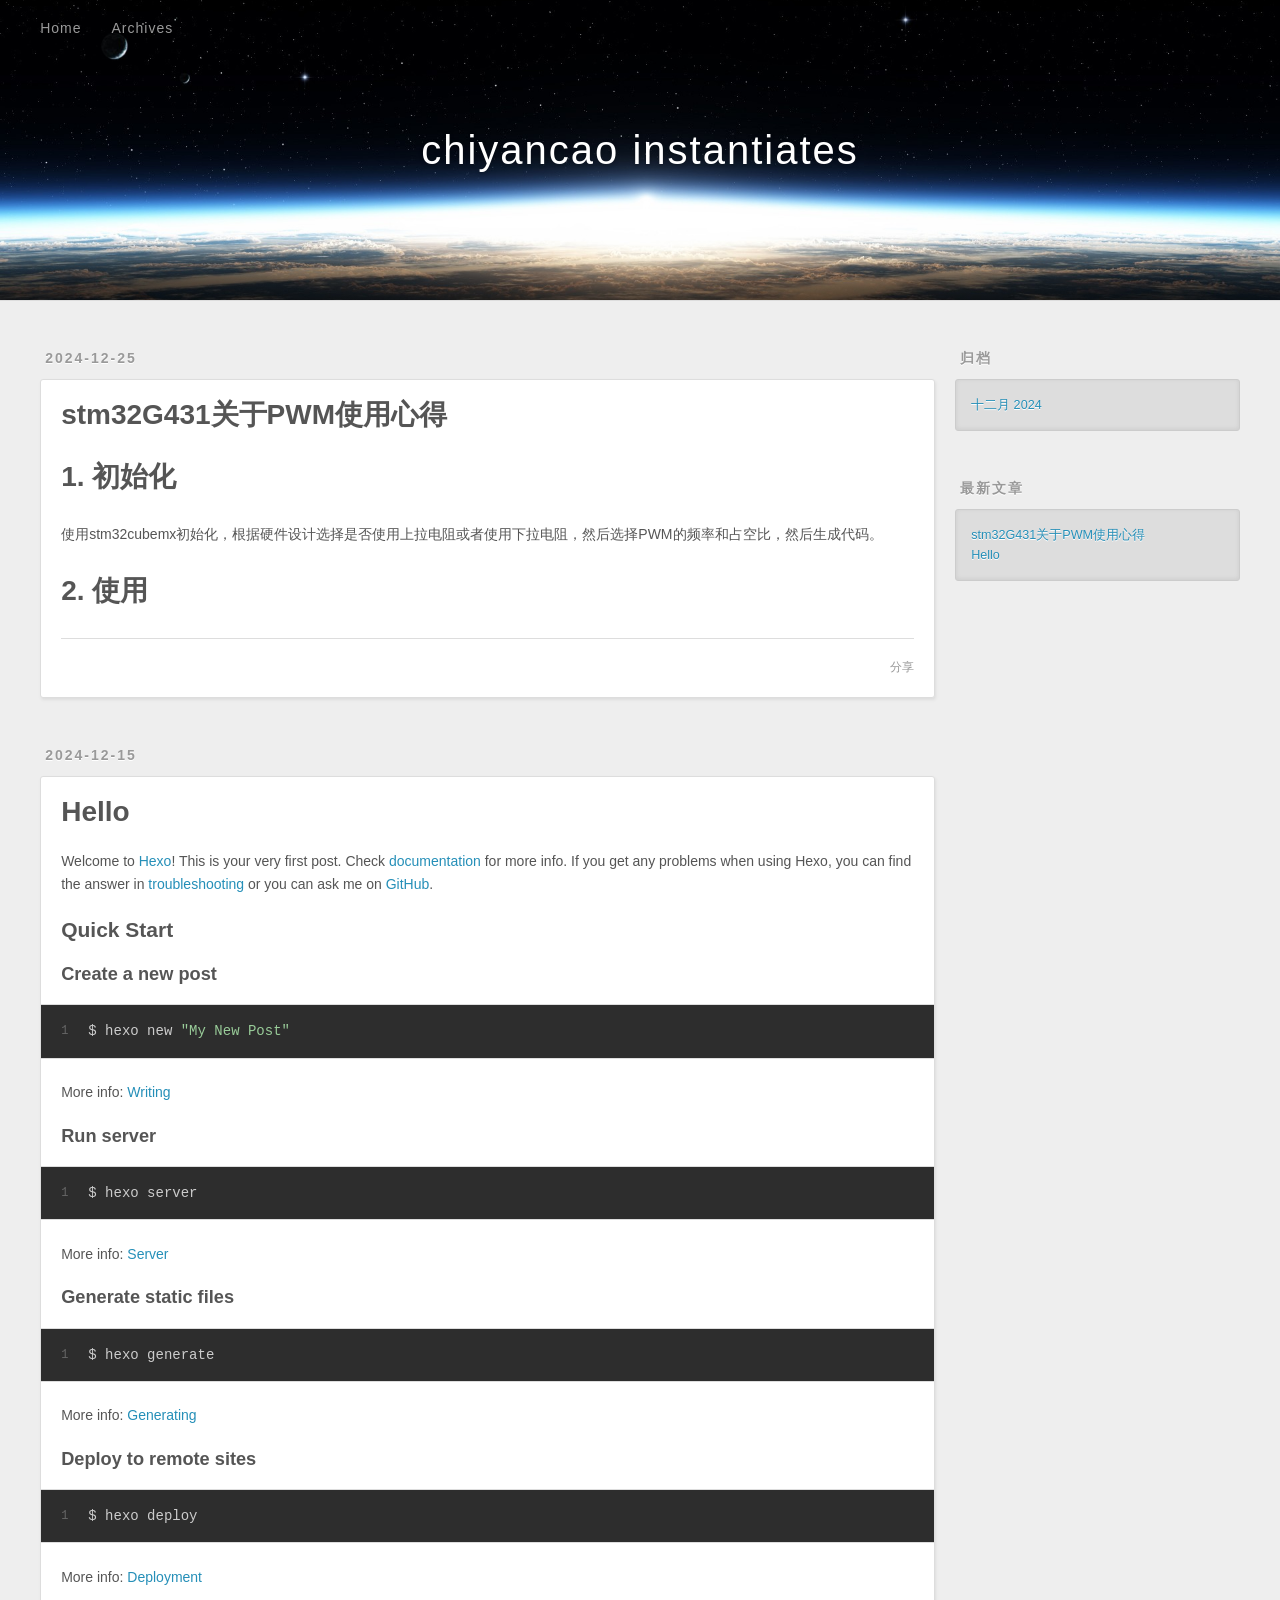
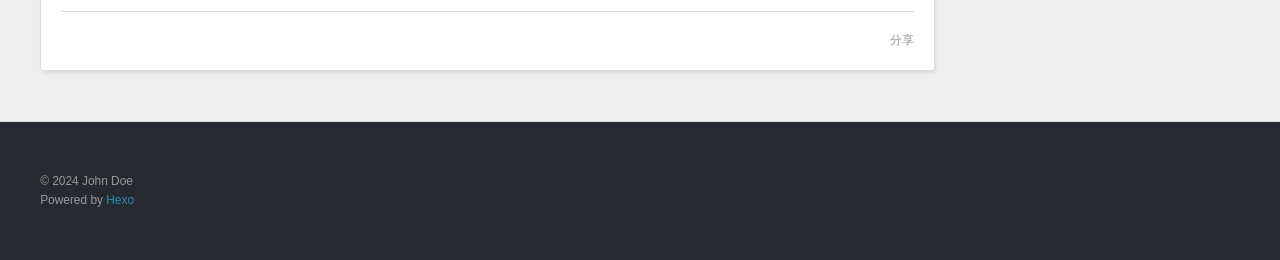
==== commit a45808d0: "Site updated: 2024-12-25 22:00:49" ====
--- a/index.html
+++ b/index.html
@@ -91,7 +91,8 @@
     
     <div class="e-content article-entry" itemprop="articleBody">
       
-        
+        <h1 id="1-初始化"><a href="#1-初始化" class="headerlink" title="1. 初始化"></a>1. 初始化</h1><p>使用stm32cubemx初始化，根据硬件设计选择是否使用上拉电阻或者使用下拉电阻，然后选择PWM的频率和占空比，然后生成代码。</p>
+<h1 id="2-使用"><a href="#2-使用" class="headerlink" title="2. 使用"></a>2. 使用</h1>
       
     </div>
     <footer class="article-footer">
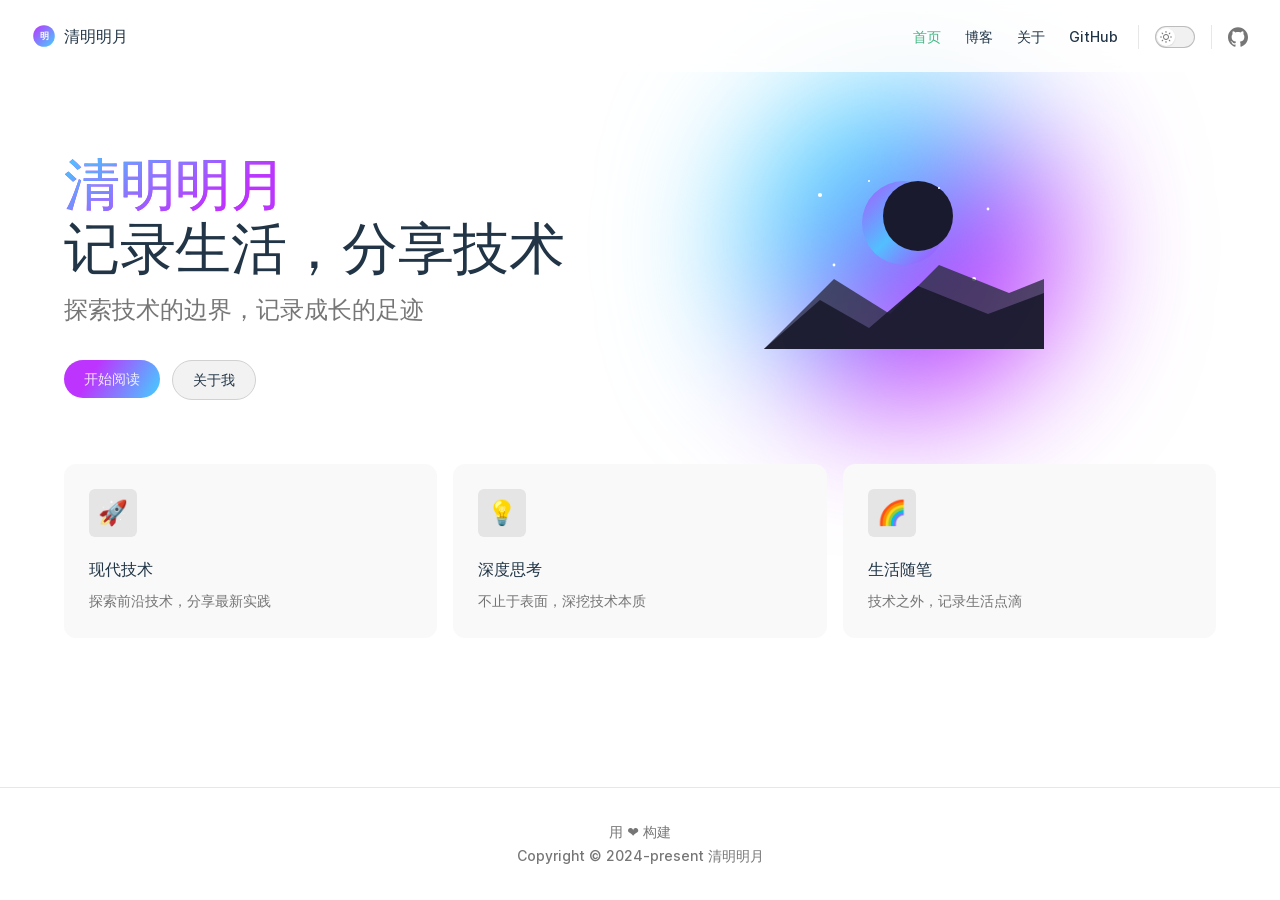
==== commit 9baa26f7: "Site updated: 清明明月博客" ====
--- a/index.html
+++ b/index.html
@@ -1,248 +1,26 @@
 <!DOCTYPE html>
-<html>
-<head>
-  <meta charset="utf-8">
-  
-  
-  <title>chiyancao instantiates</title>
-  <meta name="viewport" content="width=device-width, initial-scale=1, shrink-to-fit=no">
-  <meta property="og:type" content="website">
-<meta property="og:title" content="chiyancao instantiates">
-<meta property="og:url" content="http://example.com/index.html">
-<meta property="og:site_name" content="chiyancao instantiates">
-<meta property="og:locale" content="zh_CN">
-<meta property="article:author" content="John Doe">
-<meta name="twitter:card" content="summary">
-  
-    <link rel="alternate" href="/atom.xml" title="chiyancao instantiates" type="application/atom+xml">
-  
-  
-    <link rel="shortcut icon" href="/favicon.png">
-  
-  
-  
-<link rel="stylesheet" href="/css/style.css">
-
-  
+<html lang="zh-CN">
+  <head>
+    <meta charset="utf-8">
+    <meta name="viewport" content="width=device-width,initial-scale=1">
+    <title>清明明月 | 清明明月</title>
+    <meta name="description" content="记录生活，分享技术">
+    <link rel="stylesheet" href="/assets/style.a42daaad.css">
+    <link rel="modulepreload" href="/assets/app.d91c4c0b.js">
+    <link rel="modulepreload" href="/assets/index.md.8a00d75b.lean.js">
     
-<link rel="stylesheet" href="/fancybox/jquery.fancybox.min.css">
-
-  
-  
-<meta name="generator" content="Hexo 7.3.0"></head>
-
-<body>
-  <div id="container">
-    <div id="wrap">
-      <header id="header">
-  <div id="banner"></div>
-  <div id="header-outer" class="outer">
-    <div id="header-title" class="inner">
-      <h1 id="logo-wrap">
-        <a href="/" id="logo">chiyancao instantiates</a>
-      </h1>
-      
-    </div>
-    <div id="header-inner" class="inner">
-      <nav id="main-nav">
-        <a id="main-nav-toggle" class="nav-icon"><span class="fa fa-bars"></span></a>
-        
-          <a class="main-nav-link" href="/">Home</a>
-        
-          <a class="main-nav-link" href="/archives">Archives</a>
-        
-      </nav>
-      <nav id="sub-nav">
-        
-        
-          <a class="nav-icon" href="/atom.xml" title="RSS 订阅"><span class="fa fa-rss"></span></a>
-        
-        <a class="nav-icon nav-search-btn" title="搜索"><span class="fa fa-search"></span></a>
-      </nav>
-      <div id="search-form-wrap">
-        <form action="//google.com/search" method="get" accept-charset="UTF-8" class="search-form"><input type="search" name="q" class="search-form-input" placeholder="搜索"><button type="submit" class="search-form-submit">&#xF002;</button><input type="hidden" name="sitesearch" value="http://example.com"></form>
-      </div>
-    </div>
-  </div>
-</header>
-
-      <div class="outer">
-        <section id="main">
-  
-    <article id="post-stm32G431关于PWM使用心得" class="h-entry article article-type-post" itemprop="blogPost" itemscope itemtype="https://schema.org/BlogPosting">
-  <div class="article-meta">
-    <a href="/2024/12/25/stm32G431%E5%85%B3%E4%BA%8EPWM%E4%BD%BF%E7%94%A8%E5%BF%83%E5%BE%97/" class="article-date">
-  <time class="dt-published" datetime="2024-12-25T13:36:30.000Z" itemprop="datePublished">2024-12-25</time>
-</a>
+    <link rel="icon" href="/favicon.ico">
+  <meta name="theme-color" content="#3eaf7c">
+  <meta name="og:type" content="website">
+  <meta name="og:site_name" content="清明明月">
+  <meta name="og:title" content="清明明月 | 记录生活，分享技术">
+  <meta name="og:description" content="个人技术博客，分享编程、技术、生活心得">
+  <script id="check-dark-light">(()=>{const e=localStorage.getItem("vitepress-theme-appearance")||"",a=window.matchMedia("(prefers-color-scheme: dark)").matches;(!e||e==="auto"?a:e==="dark")&&document.documentElement.classList.add("dark")})();</script>
+  </head>
+  <body>
+    <div id="app"><div class="Layout" data-v-f44a984a><!--[--><!--]--><!--[--><span tabindex="-1" data-v-151f2593></span><a href="#VPContent" class="VPSkipLink visually-hidden" data-v-151f2593> Skip to content </a><!--]--><!----><header class="VPNav no-sidebar" data-v-f44a984a data-v-a50780ff><div class="VPNavBar" data-v-a50780ff data-v-6f1d18b5><div class="container" data-v-6f1d18b5><div class="VPNavBarTitle" data-v-6f1d18b5 data-v-d5925166><a class="title" href="/" data-v-d5925166><!--[--><!--]--><!--[--><img class="VPImage logo" src="/logo.svg" alt data-v-b7ac6bd3><!--]--><!--[-->清明明月<!--]--><!--[--><!--]--></a></div><div class="content" data-v-6f1d18b5><!--[--><!--]--><!----><nav aria-labelledby="main-nav-aria-label" class="VPNavBarMenu menu" data-v-6f1d18b5 data-v-f83db6ba><span id="main-nav-aria-label" class="visually-hidden" data-v-f83db6ba>Main Navigation</span><!--[--><!--[--><a class="VPLink link VPNavBarMenuLink active" href="/" data-v-f83db6ba data-v-47a2263e data-v-3c355974><!--[-->首页<!--]--><!----></a><!--]--><!--[--><a class="VPLink link VPNavBarMenuLink" href="/posts/" data-v-f83db6ba data-v-47a2263e data-v-3c355974><!--[-->博客<!--]--><!----></a><!--]--><!--[--><a class="VPLink link VPNavBarMenuLink" href="/about.html" data-v-f83db6ba data-v-47a2263e data-v-3c355974><!--[-->关于<!--]--><!----></a><!--]--><!--[--><a class="VPLink link VPNavBarMenuLink" href="https://github.com/chiyancao" target="_blank" rel="noreferrer" data-v-f83db6ba data-v-47a2263e data-v-3c355974><!--[-->GitHub<!--]--><!----></a><!--]--><!--]--></nav><!----><div class="VPNavBarAppearance appearance" data-v-6f1d18b5 data-v-a3e7452b><button class="VPSwitch VPSwitchAppearance" type="button" role="switch" aria-label="toggle dark mode" aria-checked="false" data-v-a3e7452b data-v-481098f9 data-v-eba7420e><span class="check" data-v-eba7420e><span class="icon" data-v-eba7420e><!--[--><svg xmlns="http://www.w3.org/2000/svg" aria-hidden="true" focusable="false" viewbox="0 0 24 24" class="sun" data-v-481098f9><path d="M12,18c-3.3,0-6-2.7-6-6s2.7-6,6-6s6,2.7,6,6S15.3,18,12,18zM12,8c-2.2,0-4,1.8-4,4c0,2.2,1.8,4,4,4c2.2,0,4-1.8,4-4C16,9.8,14.2,8,12,8z"></path><path d="M12,4c-0.6,0-1-0.4-1-1V1c0-0.6,0.4-1,1-1s1,0.4,1,1v2C13,3.6,12.6,4,12,4z"></path><path d="M12,24c-0.6,0-1-0.4-1-1v-2c0-0.6,0.4-1,1-1s1,0.4,1,1v2C13,23.6,12.6,24,12,24z"></path><path d="M5.6,6.6c-0.3,0-0.5-0.1-0.7-0.3L3.5,4.9c-0.4-0.4-0.4-1,0-1.4s1-0.4,1.4,0l1.4,1.4c0.4,0.4,0.4,1,0,1.4C6.2,6.5,5.9,6.6,5.6,6.6z"></path><path d="M19.8,20.8c-0.3,0-0.5-0.1-0.7-0.3l-1.4-1.4c-0.4-0.4-0.4-1,0-1.4s1-0.4,1.4,0l1.4,1.4c0.4,0.4,0.4,1,0,1.4C20.3,20.7,20,20.8,19.8,20.8z"></path><path d="M3,13H1c-0.6,0-1-0.4-1-1s0.4-1,1-1h2c0.6,0,1,0.4,1,1S3.6,13,3,13z"></path><path d="M23,13h-2c-0.6,0-1-0.4-1-1s0.4-1,1-1h2c0.6,0,1,0.4,1,1S23.6,13,23,13z"></path><path d="M4.2,20.8c-0.3,0-0.5-0.1-0.7-0.3c-0.4-0.4-0.4-1,0-1.4l1.4-1.4c0.4-0.4,1-0.4,1.4,0s0.4,1,0,1.4l-1.4,1.4C4.7,20.7,4.5,20.8,4.2,20.8z"></path><path d="M18.4,6.6c-0.3,0-0.5-0.1-0.7-0.3c-0.4-0.4-0.4-1,0-1.4l1.4-1.4c0.4-0.4,1-0.4,1.4,0s0.4,1,0,1.4l-1.4,1.4C18.9,6.5,18.6,6.6,18.4,6.6z"></path></svg><svg xmlns="http://www.w3.org/2000/svg" aria-hidden="true" focusable="false" viewbox="0 0 24 24" class="moon" data-v-481098f9><path d="M12.1,22c-0.3,0-0.6,0-0.9,0c-5.5-0.5-9.5-5.4-9-10.9c0.4-4.8,4.2-8.6,9-9c0.4,0,0.8,0.2,1,0.5c0.2,0.3,0.2,0.8-0.1,1.1c-2,2.7-1.4,6.4,1.3,8.4c2.1,1.6,5,1.6,7.1,0c0.3-0.2,0.7-0.3,1.1-0.1c0.3,0.2,0.5,0.6,0.5,1c-0.2,2.7-1.5,5.1-3.6,6.8C16.6,21.2,14.4,22,12.1,22zM9.3,4.4c-2.9,1-5,3.6-5.2,6.8c-0.4,4.4,2.8,8.3,7.2,8.7c2.1,0.2,4.2-0.4,5.8-1.8c1.1-0.9,1.9-2.1,2.4-3.4c-2.5,0.9-5.3,0.5-7.5-1.1C9.2,11.4,8.1,7.7,9.3,4.4z"></path></svg><!--]--></span></span></button></div><div class="VPSocialLinks VPNavBarSocialLinks social-links" data-v-6f1d18b5 data-v-738bef5a data-v-f6988cfb><!--[--><a class="VPSocialLink" href="https://github.com/chiyancao" target="_blank" rel="noopener" data-v-f6988cfb data-v-e57698f6><svg role="img" viewBox="0 0 24 24" xmlns="http://www.w3.org/2000/svg"><title>GitHub</title><path d="M12 .297c-6.63 0-12 5.373-12 12 0 5.303 3.438 9.8 8.205 11.385.6.113.82-.258.82-.577 0-.285-.01-1.04-.015-2.04-3.338.724-4.042-1.61-4.042-1.61C4.422 18.07 3.633 17.7 3.633 17.7c-1.087-.744.084-.729.084-.729 1.205.084 1.838 1.236 1.838 1.236 1.07 1.835 2.809 1.305 3.495.998.108-.776.417-1.305.76-1.605-2.665-.3-5.466-1.332-5.466-5.93 0-1.31.465-2.38 1.235-3.22-.135-.303-.54-1.523.105-3.176 0 0 1.005-.322 3.3 1.23.96-.267 1.98-.399 3-.405 1.02.006 2.04.138 3 .405 2.28-1.552 3.285-1.23 3.285-1.23.645 1.653.24 2.873.12 3.176.765.84 1.23 1.91 1.23 3.22 0 4.61-2.805 5.625-5.475 5.92.42.36.81 1.096.81 2.22 0 1.606-.015 2.896-.015 3.286 0 .315.21.69.825.57C20.565 22.092 24 17.592 24 12.297c0-6.627-5.373-12-12-12"/></svg></a><!--]--></div><div class="VPFlyout VPNavBarExtra extra" data-v-6f1d18b5 data-v-e4361c82 data-v-6ffb57d3><button type="button" class="button" aria-haspopup="true" aria-expanded="false" aria-label="extra navigation" data-v-6ffb57d3><svg xmlns="http://www.w3.org/2000/svg" aria-hidden="true" focusable="false" viewbox="0 0 24 24" class="icon" data-v-6ffb57d3><circle cx="12" cy="12" r="2"></circle><circle cx="19" cy="12" r="2"></circle><circle cx="5" cy="12" r="2"></circle></svg></button><div class="menu" data-v-6ffb57d3><div class="VPMenu" data-v-6ffb57d3 data-v-1c5d0cfc><!----><!--[--><!--[--><!----><div class="group" data-v-e4361c82><div class="item appearance" data-v-e4361c82><p class="label" data-v-e4361c82>Appearance</p><div class="appearance-action" data-v-e4361c82><button class="VPSwitch VPSwitchAppearance" type="button" role="switch" aria-label="toggle dark mode" aria-checked="false" data-v-e4361c82 data-v-481098f9 data-v-eba7420e><span class="check" data-v-eba7420e><span class="icon" data-v-eba7420e><!--[--><svg xmlns="http://www.w3.org/2000/svg" aria-hidden="true" focusable="false" viewbox="0 0 24 24" class="sun" data-v-481098f9><path d="M12,18c-3.3,0-6-2.7-6-6s2.7-6,6-6s6,2.7,6,6S15.3,18,12,18zM12,8c-2.2,0-4,1.8-4,4c0,2.2,1.8,4,4,4c2.2,0,4-1.8,4-4C16,9.8,14.2,8,12,8z"></path><path d="M12,4c-0.6,0-1-0.4-1-1V1c0-0.6,0.4-1,1-1s1,0.4,1,1v2C13,3.6,12.6,4,12,4z"></path><path d="M12,24c-0.6,0-1-0.4-1-1v-2c0-0.6,0.4-1,1-1s1,0.4,1,1v2C13,23.6,12.6,24,12,24z"></path><path d="M5.6,6.6c-0.3,0-0.5-0.1-0.7-0.3L3.5,4.9c-0.4-0.4-0.4-1,0-1.4s1-0.4,1.4,0l1.4,1.4c0.4,0.4,0.4,1,0,1.4C6.2,6.5,5.9,6.6,5.6,6.6z"></path><path d="M19.8,20.8c-0.3,0-0.5-0.1-0.7-0.3l-1.4-1.4c-0.4-0.4-0.4-1,0-1.4s1-0.4,1.4,0l1.4,1.4c0.4,0.4,0.4,1,0,1.4C20.3,20.7,20,20.8,19.8,20.8z"></path><path d="M3,13H1c-0.6,0-1-0.4-1-1s0.4-1,1-1h2c0.6,0,1,0.4,1,1S3.6,13,3,13z"></path><path d="M23,13h-2c-0.6,0-1-0.4-1-1s0.4-1,1-1h2c0.6,0,1,0.4,1,1S23.6,13,23,13z"></path><path d="M4.2,20.8c-0.3,0-0.5-0.1-0.7-0.3c-0.4-0.4-0.4-1,0-1.4l1.4-1.4c0.4-0.4,1-0.4,1.4,0s0.4,1,0,1.4l-1.4,1.4C4.7,20.7,4.5,20.8,4.2,20.8z"></path><path d="M18.4,6.6c-0.3,0-0.5-0.1-0.7-0.3c-0.4-0.4-0.4-1,0-1.4l1.4-1.4c0.4-0.4,1-0.4,1.4,0s0.4,1,0,1.4l-1.4,1.4C18.9,6.5,18.6,6.6,18.4,6.6z"></path></svg><svg xmlns="http://www.w3.org/2000/svg" aria-hidden="true" focusable="false" viewbox="0 0 24 24" class="moon" data-v-481098f9><path d="M12.1,22c-0.3,0-0.6,0-0.9,0c-5.5-0.5-9.5-5.4-9-10.9c0.4-4.8,4.2-8.6,9-9c0.4,0,0.8,0.2,1,0.5c0.2,0.3,0.2,0.8-0.1,1.1c-2,2.7-1.4,6.4,1.3,8.4c2.1,1.6,5,1.6,7.1,0c0.3-0.2,0.7-0.3,1.1-0.1c0.3,0.2,0.5,0.6,0.5,1c-0.2,2.7-1.5,5.1-3.6,6.8C16.6,21.2,14.4,22,12.1,22zM9.3,4.4c-2.9,1-5,3.6-5.2,6.8c-0.4,4.4,2.8,8.3,7.2,8.7c2.1,0.2,4.2-0.4,5.8-1.8c1.1-0.9,1.9-2.1,2.4-3.4c-2.5,0.9-5.3,0.5-7.5-1.1C9.2,11.4,8.1,7.7,9.3,4.4z"></path></svg><!--]--></span></span></button></div></div></div><div class="group" data-v-e4361c82><div class="item social-links" data-v-e4361c82><div class="VPSocialLinks social-links-list" data-v-e4361c82 data-v-f6988cfb><!--[--><a class="VPSocialLink" href="https://github.com/chiyancao" target="_blank" rel="noopener" data-v-f6988cfb data-v-e57698f6><svg role="img" viewBox="0 0 24 24" xmlns="http://www.w3.org/2000/svg"><title>GitHub</title><path d="M12 .297c-6.63 0-12 5.373-12 12 0 5.303 3.438 9.8 8.205 11.385.6.113.82-.258.82-.577 0-.285-.01-1.04-.015-2.04-3.338.724-4.042-1.61-4.042-1.61C4.422 18.07 3.633 17.7 3.633 17.7c-1.087-.744.084-.729.084-.729 1.205.084 1.838 1.236 1.838 1.236 1.07 1.835 2.809 1.305 3.495.998.108-.776.417-1.305.76-1.605-2.665-.3-5.466-1.332-5.466-5.93 0-1.31.465-2.38 1.235-3.22-.135-.303-.54-1.523.105-3.176 0 0 1.005-.322 3.3 1.23.96-.267 1.98-.399 3-.405 1.02.006 2.04.138 3 .405 2.28-1.552 3.285-1.23 3.285-1.23.645 1.653.24 2.873.12 3.176.765.84 1.23 1.91 1.23 3.22 0 4.61-2.805 5.625-5.475 5.92.42.36.81 1.096.81 2.22 0 1.606-.015 2.896-.015 3.286 0 .315.21.69.825.57C20.565 22.092 24 17.592 24 12.297c0-6.627-5.373-12-12-12"/></svg></a><!--]--></div></div></div><!--]--><!--]--></div></div></div><!--[--><!--]--><button type="button" class="VPNavBarHamburger hamburger" aria-label="mobile navigation" aria-expanded="false" aria-controls="VPNavScreen" data-v-6f1d18b5 data-v-e5dd9c1c><span class="container" data-v-e5dd9c1c><span class="top" data-v-e5dd9c1c></span><span class="middle" data-v-e5dd9c1c></span><span class="bottom" data-v-e5dd9c1c></span></span></button></div></div></div><!----></header><!----><!----><div class="VPContent is-home" id="VPContent" data-v-f44a984a data-v-d981fe29><div class="VPHome" data-v-d981fe29 data-v-1db23833><!--[--><!--]--><div class="VPHero has-image VPHomeHero" data-v-1db23833 data-v-0a0d4301><div class="container" data-v-0a0d4301><div class="main" data-v-0a0d4301><h1 class="name" data-v-0a0d4301><span class="clip" data-v-0a0d4301>清明明月</span></h1><p class="text" data-v-0a0d4301>记录生活，分享技术</p><p class="tagline" data-v-0a0d4301>探索技术的边界，记录成长的足迹</p><div class="actions" data-v-0a0d4301><!--[--><div class="action" data-v-0a0d4301><a class="VPButton medium brand" href="/posts/qclaw-introduction.html" data-v-0a0d4301 data-v-53dbb8eb>开始阅读</a></div><div class="action" data-v-0a0d4301><a class="VPButton medium alt" href="/about.html" data-v-0a0d4301 data-v-53dbb8eb>关于我</a></div><!--]--></div></div><div class="image" data-v-0a0d4301><div class="image-container" data-v-0a0d4301><div class="image-bg" data-v-0a0d4301></div><!--[--><img class="VPImage image-src" src="/hero.svg" alt="清明明月" data-v-b7ac6bd3><!--]--></div></div></div></div><!--[--><!--]--><!--[--><!--]--><div class="VPFeatures VPHomeFeatures" data-v-1db23833 data-v-69662dc1><div class="container" data-v-69662dc1><div class="items" data-v-69662dc1><!--[--><div class="grid-3 item" data-v-69662dc1><span class="VPLink VPFeature" data-v-69662dc1 data-v-b8147458 data-v-3c355974><!--[--><article class="box" data-v-b8147458><div class="icon" data-v-b8147458>🚀</div><h2 class="title" data-v-b8147458>现代技术</h2><p class="details" data-v-b8147458>探索前沿技术，分享最新实践</p><!----></article><!--]--><!----></span></div><div class="grid-3 item" data-v-69662dc1><span class="VPLink VPFeature" data-v-69662dc1 data-v-b8147458 data-v-3c355974><!--[--><article class="box" data-v-b8147458><div class="icon" data-v-b8147458>💡</div><h2 class="title" data-v-b8147458>深度思考</h2><p class="details" data-v-b8147458>不止于表面，深挖技术本质</p><!----></article><!--]--><!----></span></div><div class="grid-3 item" data-v-69662dc1><span class="VPLink VPFeature" data-v-69662dc1 data-v-b8147458 data-v-3c355974><!--[--><article class="box" data-v-b8147458><div class="icon" data-v-b8147458>🌈</div><h2 class="title" data-v-b8147458>生活随笔</h2><p class="details" data-v-b8147458>技术之外，记录生活点滴</p><!----></article><!--]--><!----></span></div><!--]--></div></div></div><!--[--><!--]--><div style="position:relative;" data-v-1db23833><div></div></div></div></div><footer class="VPFooter" data-v-f44a984a data-v-9f24cc86><div class="container" data-v-9f24cc86><p class="message" data-v-9f24cc86>用 ❤️ 构建</p><p class="copyright" data-v-9f24cc86>Copyright © 2024-present 清明明月</p></div></footer><!--[--><!--]--></div></div>
+    <script>__VP_HASH_MAP__ = JSON.parse("{\"about.md\":\"ff143901\",\"index.md\":\"8a00d75b\",\"posts_index.md\":\"5d46834b\",\"posts_qclaw-introduction.md\":\"2c541023\"}")</script>
+    <script type="module" async src="/assets/app.d91c4c0b.js"></script>
     
-  </div>
-  <div class="article-inner">
-    
-    
-      <header class="article-header">
-        
-  
-    <h1 itemprop="name">
-      <a class="p-name article-title" href="/2024/12/25/stm32G431%E5%85%B3%E4%BA%8EPWM%E4%BD%BF%E7%94%A8%E5%BF%83%E5%BE%97/">stm32G431关于PWM使用心得</a>
-    </h1>
-  
-
-      </header>
-    
-    <div class="e-content article-entry" itemprop="articleBody">
-      
-        <h1 id="1-初始化"><a href="#1-初始化" class="headerlink" title="1. 初始化"></a>1. 初始化</h1><p>使用stm32cubemx初始化，根据硬件设计选择是否使用上拉电阻或者使用下拉电阻，然后选择PWM的频率和占空比，然后生成代码。</p>
-<h1 id="2-使用"><a href="#2-使用" class="headerlink" title="2. 使用"></a>2. 使用</h1>
-      
-    </div>
-    <footer class="article-footer">
-      <a data-url="http://example.com/2024/12/25/stm32G431%E5%85%B3%E4%BA%8EPWM%E4%BD%BF%E7%94%A8%E5%BF%83%E5%BE%97/" data-id="cm53y447l00006wpz8z2fayr0" data-title="stm32G431关于PWM使用心得" class="article-share-link"><span class="fa fa-share">分享</span></a>
-      
-      
-      
-    </footer>
-  </div>
-  
-</article>
-
-
-
-  
-    <article id="post-hello-world" class="h-entry article article-type-post" itemprop="blogPost" itemscope itemtype="https://schema.org/BlogPosting">
-  <div class="article-meta">
-    <a href="/2024/12/15/hello-world/" class="article-date">
-  <time class="dt-published" datetime="2024-12-15T07:43:39.710Z" itemprop="datePublished">2024-12-15</time>
-</a>
-    
-  </div>
-  <div class="article-inner">
-    
-    
-      <header class="article-header">
-        
-  
-    <h1 itemprop="name">
-      <a class="p-name article-title" href="/2024/12/15/hello-world/">Hello</a>
-    </h1>
-  
-
-      </header>
-    
-    <div class="e-content article-entry" itemprop="articleBody">
-      
-        <p>Welcome to <a target="_blank" rel="noopener" href="https://hexo.io/">Hexo</a>! This is your very first post. Check <a target="_blank" rel="noopener" href="https://hexo.io/docs/">documentation</a> for more info. If you get any problems when using Hexo, you can find the answer in <a target="_blank" rel="noopener" href="https://hexo.io/docs/troubleshooting.html">troubleshooting</a> or you can ask me on <a target="_blank" rel="noopener" href="https://github.com/hexojs/hexo/issues">GitHub</a>.</p>
-<h2 id="Quick-Start"><a href="#Quick-Start" class="headerlink" title="Quick Start"></a>Quick Start</h2><h3 id="Create-a-new-post"><a href="#Create-a-new-post" class="headerlink" title="Create a new post"></a>Create a new post</h3><figure class="highlight bash"><table><tr><td class="gutter"><pre><span class="line">1</span><br></pre></td><td class="code"><pre><span class="line">$ hexo new <span class="string">&quot;My New Post&quot;</span></span><br></pre></td></tr></table></figure>
-
-<p>More info: <a target="_blank" rel="noopener" href="https://hexo.io/docs/writing.html">Writing</a></p>
-<h3 id="Run-server"><a href="#Run-server" class="headerlink" title="Run server"></a>Run server</h3><figure class="highlight bash"><table><tr><td class="gutter"><pre><span class="line">1</span><br></pre></td><td class="code"><pre><span class="line">$ hexo server</span><br></pre></td></tr></table></figure>
-
-<p>More info: <a target="_blank" rel="noopener" href="https://hexo.io/docs/server.html">Server</a></p>
-<h3 id="Generate-static-files"><a href="#Generate-static-files" class="headerlink" title="Generate static files"></a>Generate static files</h3><figure class="highlight bash"><table><tr><td class="gutter"><pre><span class="line">1</span><br></pre></td><td class="code"><pre><span class="line">$ hexo generate</span><br></pre></td></tr></table></figure>
-
-<p>More info: <a target="_blank" rel="noopener" href="https://hexo.io/docs/generating.html">Generating</a></p>
-<h3 id="Deploy-to-remote-sites"><a href="#Deploy-to-remote-sites" class="headerlink" title="Deploy to remote sites"></a>Deploy to remote sites</h3><figure class="highlight bash"><table><tr><td class="gutter"><pre><span class="line">1</span><br></pre></td><td class="code"><pre><span class="line">$ hexo deploy</span><br></pre></td></tr></table></figure>
-
-<p>More info: <a target="_blank" rel="noopener" href="https://hexo.io/docs/one-command-deployment.html">Deployment</a></p>
-
-      
-    </div>
-    <footer class="article-footer">
-      <a data-url="http://example.com/2024/12/15/hello-world/" data-id="cm4pgsqw10001ugpz2o3n2d4h" data-title="Hello" class="article-share-link"><span class="fa fa-share">分享</span></a>
-      
-      
-      
-    </footer>
-  </div>
-  
-</article>
-
-
-
-  
-
-
-</section>
-        
-          <aside id="sidebar">
-  
-    
-
-  
-    
-
-  
-    
-  
-    
-  <div class="widget-wrap">
-    <h3 class="widget-title">归档</h3>
-    <div class="widget">
-      <ul class="archive-list"><li class="archive-list-item"><a class="archive-list-link" href="/archives/2024/12/">十二月 2024</a></li></ul>
-    </div>
-  </div>
-
-
-  
-    
-  <div class="widget-wrap">
-    <h3 class="widget-title">最新文章</h3>
-    <div class="widget">
-      <ul>
-        
-          <li>
-            <a href="/2024/12/25/stm32G431%E5%85%B3%E4%BA%8EPWM%E4%BD%BF%E7%94%A8%E5%BF%83%E5%BE%97/">stm32G431关于PWM使用心得</a>
-          </li>
-        
-          <li>
-            <a href="/2024/12/15/hello-world/">Hello</a>
-          </li>
-        
-      </ul>
-    </div>
-  </div>
-
-  
-</aside>
-        
-      </div>
-      <footer id="footer">
-  
-  <div class="outer">
-    <div id="footer-info" class="inner">
-      
-      &copy; 2024 John Doe<br>
-      Powered by <a href="https://hexo.io/" target="_blank">Hexo</a>
-    </div>
-  </div>
-</footer>
-
-    </div>
-    <nav id="mobile-nav">
-  
-    <a href="/" class="mobile-nav-link">Home</a>
-  
-    <a href="/archives" class="mobile-nav-link">Archives</a>
-  
-</nav>
-    
-
-
-<script src="/js/jquery-3.6.4.min.js"></script>
-
-
-
-  
-<script src="/fancybox/jquery.fancybox.min.js"></script>
-
-
-
-
-<script src="/js/script.js"></script>
-
-
-
-
-
-  </div>
-</body>
+  </body>
 </html>
--- a/assets/style.a42daaad.css
+++ b/assets/style.a42daaad.css
@@ -0,0 +1 @@
+@font-face{font-family:Inter var;font-weight:100 900;font-display:swap;font-style:normal;font-named-instance:"Regular";src:url(/assets/inter-roman-cyrillic.5f2c6c8c.woff2) format("woff2");unicode-range:U+0301,U+0400-045F,U+0490-0491,U+04B0-04B1,U+2116}@font-face{font-family:Inter var;font-weight:100 900;font-display:swap;font-style:normal;font-named-instance:"Regular";src:url(/assets/inter-roman-cyrillic-ext.e75737ce.woff2) format("woff2");unicode-range:U+0460-052F,U+1C80-1C88,U+20B4,U+2DE0-2DFF,U+A640-A69F,U+FE2E-FE2F}@font-face{font-family:Inter var;font-weight:100 900;font-display:swap;font-style:normal;font-named-instance:"Regular";src:url(/assets/inter-roman-greek.d5a6d92a.woff2) format("woff2");unicode-range:U+0370-03FF}@font-face{font-family:Inter var;font-weight:100 900;font-display:swap;font-style:normal;font-named-instance:"Regular";src:url(/assets/inter-roman-greek-ext.ab0619bc.woff2) format("woff2");unicode-range:U+1F00-1FFF}@font-face{font-family:Inter var;font-weight:100 900;font-display:swap;font-style:normal;font-named-instance:"Regular";src:url(/assets/inter-roman-latin.2ed14f66.woff2) format("woff2");unicode-range:U+0000-00FF,U+0131,U+0152-0153,U+02BB-02BC,U+02C6,U+02DA,U+02DC,U+2000-206F,U+2074,U+20AC,U+2122,U+2191,U+2193,U+2212,U+2215,U+FEFF,U+FFFD}@font-face{font-family:Inter var;font-weight:100 900;font-display:swap;font-style:normal;font-named-instance:"Regular";src:url(/assets/inter-roman-latin-ext.0030eebd.woff2) format("woff2");unicode-range:U+0100-024F,U+0259,U+1E00-1EFF,U+2020,U+20A0-20AB,U+20AD-20CF,U+2113,U+2C60-2C7F,U+A720-A7FF}@font-face{font-family:Inter var;font-weight:100 900;font-display:swap;font-style:normal;font-named-instance:"Regular";src:url(/assets/inter-roman-vietnamese.14ce25a6.woff2) format("woff2");unicode-range:U+0102-0103,U+0110-0111,U+0128-0129,U+0168-0169,U+01A0-01A1,U+01AF-01B0,U+1EA0-1EF9,U+20AB}@font-face{font-family:Inter var;font-weight:100 900;font-display:swap;font-style:italic;font-named-instance:"Italic";src:url(/assets/inter-italic-cyrillic.ea42a392.woff2) format("woff2");unicode-range:U+0301,U+0400-045F,U+0490-0491,U+04B0-04B1,U+2116}@font-face{font-family:Inter var;font-weight:100 900;font-display:swap;font-style:italic;font-named-instance:"Italic";src:url(/assets/inter-italic-cyrillic-ext.33bd5a8e.woff2) format("woff2");unicode-range:U+0460-052F,U+1C80-1C88,U+20B4,U+2DE0-2DFF,U+A640-A69F,U+FE2E-FE2F}@font-face{font-family:Inter var;font-weight:100 900;font-display:swap;font-style:italic;font-named-instance:"Italic";src:url(/assets/inter-italic-greek.8f4463c4.woff2) format("woff2");unicode-range:U+0370-03FF}@font-face{font-family:Inter var;font-weight:100 900;font-display:swap;font-style:italic;font-named-instance:"Italic";src:url(/assets/inter-italic-greek-ext.4fbe9427.woff2) format("woff2");unicode-range:U+1F00-1FFF}@font-face{font-family:Inter var;font-weight:100 900;font-display:swap;font-style:italic;font-named-instance:"Italic";src:url(/assets/inter-italic-latin.bd3b6f56.woff2) format("woff2");unicode-range:U+0000-00FF,U+0131,U+0152-0153,U+02BB-02BC,U+02C6,U+02DA,U+02DC,U+2000-206F,U+2074,U+20AC,U+2122,U+2191,U+2193,U+2212,U+2215,U+FEFF,U+FFFD}@font-face{font-family:Inter var;font-weight:100 900;font-display:swap;font-style:italic;font-named-instance:"Italic";src:url(/assets/inter-italic-latin-ext.bd8920cc.woff2) format("woff2");unicode-range:U+0100-024F,U+0259,U+1E00-1EFF,U+2020,U+20A0-20AB,U+20AD-20CF,U+2113,U+2C60-2C7F,U+A720-A7FF}@font-face{font-family:Inter var;font-weight:100 900;font-display:swap;font-style:italic;font-named-instance:"Italic";src:url(/assets/inter-italic-vietnamese.6ce511fb.woff2) format("woff2");unicode-range:U+0102-0103,U+0110-0111,U+0128-0129,U+0168-0169,U+01A0-01A1,U+01AF-01B0,U+1EA0-1EF9,U+20AB}@font-face{font-family:Inter var experimental;font-weight:100 900;font-display:swap;font-style:oblique 0deg 10deg;src:url(/assets/inter-cyrillic.f8750142.woff2) format("woff2");unicode-range:U+0301,U+0400-045F,U+0490-0491,U+04B0-04B1,U+2116}@font-face{font-family:Inter var experimental;font-weight:100 900;font-display:swap;font-style:oblique 0deg 10deg;src:url(/assets/inter-cyrillic-ext.0877b0d9.woff2) format("woff2");unicode-range:U+0460-052F,U+1C80-1C88,U+20B4,U+2DE0-2DFF,U+A640-A69F,U+FE2E-FE2F}@font-face{font-family:Inter var experimental;font-weight:100 900;font-display:swap;font-style:oblique 0deg 10deg;src:url(/assets/inter-greek.117e1956.woff2) format("woff2");unicode-range:U+0370-03FF}@font-face{font-family:Inter var experimental;font-weight:100 900;font-display:swap;font-style:oblique 0deg 10deg;src:url(/assets/inter-greek-ext.3e6f6728.woff2) format("woff2");unicode-range:U+1F00-1FFF}@font-face{font-family:Inter var experimental;font-weight:100 900;font-display:swap;font-style:oblique 0deg 10deg;src:url(/assets/inter-latin.4fe6132f.woff2) format("woff2");unicode-range:U+0000-00FF,U+0131,U+0152-0153,U+02BB-02BC,U+02C6,U+02DA,U+02DC,U+2000-206F,U+2074,U+20AC,U+2122,U+2191,U+2193,U+2212,U+2215,U+FEFF,U+FFFD}@font-face{font-family:Inter var experimental;font-weight:100 900;font-display:swap;font-style:oblique 0deg 10deg;src:url(/assets/inter-latin-ext.7cc429bc.woff2) format("woff2");unicode-range:U+0100-024F,U+0259,U+1E00-1EFF,U+2020,U+20A0-20AB,U+20AD-20CF,U+2113,U+2C60-2C7F,U+A720-A7FF}@font-face{font-family:Inter var experimental;font-weight:100 900;font-display:swap;font-style:oblique 0deg 10deg;src:url(/assets/inter-vietnamese.2c644a25.woff2) format("woff2");unicode-range:U+0102-0103,U+0110-0111,U+0128-0129,U+0168-0169,U+01A0-01A1,U+01AF-01B0,U+1EA0-1EF9,U+20AB}:root{--vp-c-white: #ffffff;--vp-c-white-soft: #f9f9f9;--vp-c-white-mute: #f1f1f1;--vp-c-black: #1a1a1a;--vp-c-black-pure: #000000;--vp-c-black-soft: #242424;--vp-c-black-mute: #2f2f2f;--vp-c-gray: #8e8e8e;--vp-c-gray-light-1: #aeaeae;--vp-c-gray-light-2: #c7c7c7;--vp-c-gray-light-3: #d1d1d1;--vp-c-gray-light-4: #e5e5e5;--vp-c-gray-light-5: #f2f2f2;--vp-c-gray-dark-1: #636363;--vp-c-gray-dark-2: #484848;--vp-c-gray-dark-3: #3a3a3a;--vp-c-gray-dark-4: #282828;--vp-c-gray-dark-5: #202020;--vp-c-divider-light-1: rgba(60, 60, 60, .29);--vp-c-divider-light-2: rgba(60, 60, 60, .12);--vp-c-divider-dark-1: rgba(84, 84, 84, .65);--vp-c-divider-dark-2: rgba(84, 84, 84, .48);--vp-c-text-light-1: var(--vp-c-indigo);--vp-c-text-light-2: rgba(60, 60, 60, .7);--vp-c-text-light-3: rgba(60, 60, 60, .33);--vp-c-text-light-4: rgba(60, 60, 60, .18);--vp-c-text-dark-1: rgba(255, 255, 255, .87);--vp-c-text-dark-2: rgba(235, 235, 235, .6);--vp-c-text-dark-3: rgba(235, 235, 235, .38);--vp-c-text-dark-4: rgba(235, 235, 235, .18);--vp-c-indigo: #213547;--vp-c-indigo-soft: #476582;--vp-c-indigo-light: #aac8e4;--vp-c-indigo-lighter: #c9def1;--vp-c-indigo-dark: #1d2f3f;--vp-c-indigo-darker: #14212e;--vp-c-green: #42b883;--vp-c-green-light: #42d392;--vp-c-green-lighter: #35eb9a;--vp-c-green-dark: #33a06f;--vp-c-green-darker: #155f3e;--vp-c-green-dimm-1: rgba(66, 184, 131, .5);--vp-c-green-dimm-2: rgba(66, 184, 131, .25);--vp-c-green-dimm-3: rgba(66, 184, 131, .05);--vp-c-yellow: #ffc517;--vp-c-yellow-light: #fcd253;--vp-c-yellow-lighter: #fcfc7c;--vp-c-yellow-dark: #e0ad15;--vp-c-yellow-darker: #ad850e;--vp-c-yellow-dimm-1: rgba(255, 197, 23, .5);--vp-c-yellow-dimm-2: rgba(255, 197, 23, .25);--vp-c-yellow-dimm-3: rgba(255, 197, 23, .05);--vp-c-red: #ed3c50;--vp-c-red-light: #f54e82;--vp-c-red-lighter: #fd1d7c;--vp-c-red-dark: #cd2d3f;--vp-c-red-darker: #ab2131;--vp-c-red-dimm-1: rgba(237, 60, 80, .5);--vp-c-red-dimm-2: rgba(237, 60, 80, .25);--vp-c-red-dimm-3: rgba(237, 60, 80, .05)}:root{--vp-c-bg: var(--vp-c-white);--vp-c-bg-soft: var(--vp-c-white-soft);--vp-c-bg-mute: var(--vp-c-white-mute);--vp-c-bg-alt: var(--vp-c-white-soft);--vp-c-divider: var(--vp-c-divider-light-1);--vp-c-divider-light: var(--vp-c-divider-light-2);--vp-c-divider-inverse: var(--vp-c-divider-dark-1);--vp-c-divider-inverse-light: var(--vp-c-divider-dark-2);--vp-c-text-1: var(--vp-c-text-light-1);--vp-c-text-2: var(--vp-c-text-light-2);--vp-c-text-3: var(--vp-c-text-light-3);--vp-c-text-4: var(--vp-c-text-light-4);--vp-c-text-inverse-1: var(--vp-c-text-dark-1);--vp-c-text-inverse-2: var(--vp-c-text-dark-2);--vp-c-text-inverse-3: var(--vp-c-text-dark-3);--vp-c-text-inverse-4: var(--vp-c-text-dark-4);--vp-c-text-code: var(--vp-c-indigo-soft);--vp-c-brand: var(--vp-c-green);--vp-c-brand-light: var(--vp-c-green-light);--vp-c-brand-lighter: var(--vp-c-green-lighter);--vp-c-brand-dark: var(--vp-c-green-dark);--vp-c-brand-darker: var(--vp-c-green-darker);--vp-c-sponsor: #fd1d7c}.dark{--vp-c-bg: var(--vp-c-black-soft);--vp-c-bg-soft: var(--vp-c-black-mute);--vp-c-bg-mute: var(--vp-c-gray-dark-3);--vp-c-bg-alt: var(--vp-c-black);--vp-c-divider: var(--vp-c-divider-dark-1);--vp-c-divider-light: var(--vp-c-divider-dark-2);--vp-c-divider-inverse: var(--vp-c-divider-light-1);--vp-c-divider-inverse-light: var(--vp-c-divider-light-2);--vp-c-text-1: var(--vp-c-text-dark-1);--vp-c-text-2: var(--vp-c-text-dark-2);--vp-c-text-3: var(--vp-c-text-dark-3);--vp-c-text-4: var(--vp-c-text-dark-4);--vp-c-text-inverse-1: var(--vp-c-text-light-1);--vp-c-text-inverse-2: var(--vp-c-text-light-2);--vp-c-text-inverse-3: var(--vp-c-text-light-3);--vp-c-text-inverse-4: var(--vp-c-text-light-4);--vp-c-text-code: var(--vp-c-indigo-lighter)}:root{--vp-font-family-base: "Inter var experimental", "Inter var", "Inter", ui-sans-serif, system-ui, -apple-system, BlinkMacSystemFont, "Segoe UI", Roboto, "Helvetica Neue", Helvetica, Arial, "Noto Sans", sans-serif, "Apple Color Emoji", "Segoe UI Emoji", "Segoe UI Symbol", "Noto Color Emoji";--vp-font-family-mono: ui-monospace, SFMono-Regular, "SF Mono", Menlo, Monaco, Consolas, "Liberation Mono", "Courier New", monospace}:root{--vp-shadow-1: 0 1px 2px rgba(0, 0, 0, .04), 0 1px 2px rgba(0, 0, 0, .06);--vp-shadow-2: 0 3px 12px rgba(0, 0, 0, .07), 0 1px 4px rgba(0, 0, 0, .07);--vp-shadow-3: 0 12px 32px rgba(0, 0, 0, .1), 0 2px 6px rgba(0, 0, 0, .08);--vp-shadow-4: 0 14px 44px rgba(0, 0, 0, .12), 0 3px 9px rgba(0, 0, 0, .12);--vp-shadow-5: 0 18px 56px rgba(0, 0, 0, .16), 0 4px 12px rgba(0, 0, 0, .16)}:root{--vp-z-index-local-nav: 10;--vp-z-index-nav: 20;--vp-z-index-layout-top: 30;--vp-z-index-backdrop: 40;--vp-z-index-sidebar: 50;--vp-z-index-footer: 60}:root{--vp-icon-copy: url("data:image/svg+xml,%3Csvg xmlns='http://www.w3.org/2000/svg' fill='none' height='20' width='20' stroke='rgba(128,128,128,1)' stroke-width='2' viewBox='0 0 24 24'%3E%3Cpath stroke-linecap='round' stroke-linejoin='round' d='M9 5H7a2 2 0 0 0-2 2v12a2 2 0 0 0 2 2h10a2 2 0 0 0 2-2V7a2 2 0 0 0-2-2h-2M9 5a2 2 0 0 0 2 2h2a2 2 0 0 0 2-2M9 5a2 2 0 0 1 2-2h2a2 2 0 0 1 2 2'/%3E%3C/svg%3E");--vp-icon-copied: url("data:image/svg+xml,%3Csvg xmlns='http://www.w3.org/2000/svg' fill='none' height='20' width='20' stroke='rgba(128,128,128,1)' stroke-width='2' viewBox='0 0 24 24'%3E%3Cpath stroke-linecap='round' stroke-linejoin='round' d='M9 5H7a2 2 0 0 0-2 2v12a2 2 0 0 0 2 2h10a2 2 0 0 0 2-2V7a2 2 0 0 0-2-2h-2M9 5a2 2 0 0 0 2 2h2a2 2 0 0 0 2-2M9 5a2 2 0 0 1 2-2h2a2 2 0 0 1 2 2m-6 9 2 2 4-4'/%3E%3C/svg%3E")}:root{--vp-layout-max-width: 1440px}:root{--vp-code-line-height: 1.7;--vp-code-font-size: .875em;--vp-code-block-color: var(--vp-c-text-dark-1);--vp-code-block-bg: #292d3e;--vp-code-line-highlight-color: rgba(0, 0, 0, .5);--vp-code-line-number-color: var(--vp-c-text-dark-3);--vp-code-line-diff-add-color: rgba(125, 191, 123, .1);--vp-code-line-diff-add-symbol-color: rgba(125, 191, 123, .5);--vp-code-line-diff-remove-color: rgba(255, 128, 128, .05);--vp-code-line-diff-remove-symbol-color: rgba(255, 128, 128, .5);--vp-code-line-error-color: var(--vp-c-red-dimm-2);--vp-code-line-warning-color: var(--vp-c-yellow-dimm-2);--vp-code-copy-code-hover-bg: rgba(255, 255, 255, .05);--vp-code-copy-code-active-text: var(--vp-c-text-dark-2)}.dark{--vp-code-block-bg: var(--vp-c-bg-alt)}:root{--vp-button-brand-border: var(--vp-c-brand-light);--vp-button-brand-text: var(--vp-c-text-dark-1);--vp-button-brand-bg: var(--vp-c-brand);--vp-button-brand-hover-border: var(--vp-c-brand-light);--vp-button-brand-hover-text: var(--vp-c-text-dark-1);--vp-button-brand-hover-bg: var(--vp-c-brand-light);--vp-button-brand-active-border: var(--vp-c-brand-light);--vp-button-brand-active-text: var(--vp-c-text-dark-1);--vp-button-brand-active-bg: var(--vp-button-brand-bg);--vp-button-alt-border: var(--vp-c-gray-light-3);--vp-button-alt-text: var(--vp-c-text-light-1);--vp-button-alt-bg: var(--vp-c-gray-light-5);--vp-button-alt-hover-border: var(--vp-c-gray-light-3);--vp-button-alt-hover-text: var(--vp-c-text-light-1);--vp-button-alt-hover-bg: var(--vp-c-gray-light-4);--vp-button-alt-active-border: var(--vp-c-gray-light-3);--vp-button-alt-active-text: var(--vp-c-text-light-1);--vp-button-alt-active-bg: var(--vp-c-gray-light-3);--vp-button-sponsor-border: var(--vp-c-gray-light-3);--vp-button-sponsor-text: var(--vp-c-text-light-2);--vp-button-sponsor-bg: transparent;--vp-button-sponsor-hover-border: var(--vp-c-sponsor);--vp-button-sponsor-hover-text: var(--vp-c-sponsor);--vp-button-sponsor-hover-bg: transparent;--vp-button-sponsor-active-border: var(--vp-c-sponsor);--vp-button-sponsor-active-text: var(--vp-c-sponsor);--vp-button-sponsor-active-bg: transparent}.dark{--vp-button-brand-border: var(--vp-c-brand-light);--vp-button-brand-text: var(--vp-c-text-dark-1);--vp-button-brand-bg: var(--vp-c-brand-dark);--vp-button-brand-hover-border: var(--vp-c-brand-lighter);--vp-button-brand-hover-text: var(--vp-c-text-dark-1);--vp-button-brand-hover-bg: var(--vp-c-brand);--vp-button-brand-active-border: var(--vp-c-brand-lighter);--vp-button-brand-active-text: var(--vp-c-text-dark-1);--vp-button-brand-active-bg: var(--vp-button-brand-bg);--vp-button-alt-border: var(--vp-c-gray-dark-2);--vp-button-alt-text: var(--vp-c-text-dark-1);--vp-button-alt-bg: var(--vp-c-bg-mute);--vp-button-alt-hover-border: var(--vp-c-gray-dark-2);--vp-button-alt-hover-text: var(--vp-c-text-dark-1);--vp-button-alt-hover-bg: var(--vp-c-gray-dark-2);--vp-button-alt-active-border: var(--vp-c-gray-dark-2);--vp-button-alt-active-text: var(--vp-c-text-dark-1);--vp-button-alt-active-bg: var(--vp-button-alt-bg);--vp-button-sponsor-border: var(--vp-c-gray-dark-1);--vp-button-sponsor-text: var(--vp-c-text-dark-2)}:root{--vp-custom-block-code-font-size: 13px;--vp-custom-block-info-border: var(--vp-c-divider-light);--vp-custom-block-info-text: var(--vp-c-text-2);--vp-custom-block-info-bg: var(--vp-c-white-soft);--vp-custom-block-info-code-bg: var(--vp-c-gray-light-4);--vp-custom-block-tip-border: var(--vp-c-green-dimm-1);--vp-custom-block-tip-text: var(--vp-c-green-darker);--vp-custom-block-tip-bg: var(--vp-c-green-dimm-3);--vp-custom-block-tip-code-bg: var(--vp-custom-block-tip-bg);--vp-custom-block-warning-border: var(--vp-c-yellow-dimm-1);--vp-custom-block-warning-text: var(--vp-c-yellow-darker);--vp-custom-block-warning-bg: var(--vp-c-yellow-dimm-3);--vp-custom-block-warning-code-bg: var(--vp-custom-block-warning-bg);--vp-custom-block-danger-border: var(--vp-c-red-dimm-1);--vp-custom-block-danger-text: var(--vp-c-red-darker);--vp-custom-block-danger-bg: var(--vp-c-red-dimm-3);--vp-custom-block-danger-code-bg: var(--vp-custom-block-danger-bg);--vp-custom-block-details-border: var(--vp-custom-block-info-border);--vp-custom-block-details-text: var(--vp-custom-block-info-text);--vp-custom-block-details-bg: var(--vp-custom-block-info-bg);--vp-custom-block-details-code-bg: var(--vp-custom-block-details-bg)}.dark{--vp-custom-block-info-border: var(--vp-c-divider-light);--vp-custom-block-info-bg: var(--vp-c-black-mute);--vp-custom-block-info-code-bg: var(--vp-c-gray-dark-4);--vp-custom-block-tip-border: var(--vp-c-green-dimm-2);--vp-custom-block-tip-text: var(--vp-c-green-light);--vp-custom-block-warning-border: var(--vp-c-yellow-dimm-2);--vp-custom-block-warning-text: var(--vp-c-yellow-light);--vp-custom-block-danger-border: var(--vp-c-red-dimm-2);--vp-custom-block-danger-text: var(--vp-c-red-light)}:root{--vp-nav-height: var(--vp-nav-height-mobile);--vp-nav-height-mobile: 56px;--vp-nav-height-desktop: 72px}@media (min-width: 960px){:root{--vp-nav-height: var(--vp-nav-height-desktop)}}:root{--vp-sidebar-width: 272px}:root{--vp-home-hero-name-color: var(--vp-c-brand);--vp-home-hero-name-background: transparent;--vp-home-hero-image-background-image: none;--vp-home-hero-image-filter: none}:root{--vp-badge-info-border: var(--vp-c-divider-light);--vp-badge-info-text: var(--vp-c-text-2);--vp-badge-info-bg: var(--vp-c-white-soft);--vp-badge-tip-border: var(--vp-c-green-dimm-1);--vp-badge-tip-text: var(--vp-c-green-darker);--vp-badge-tip-bg: var(--vp-c-green-dimm-3);--vp-badge-warning-border: var(--vp-c-yellow-dimm-1);--vp-badge-warning-text: var(--vp-c-yellow-darker);--vp-badge-warning-bg: var(--vp-c-yellow-dimm-3);--vp-badge-danger-border: var(--vp-c-red-dimm-1);--vp-badge-danger-text: var(--vp-c-red-darker);--vp-badge-danger-bg: var(--vp-c-red-dimm-3)}.dark{--vp-badge-info-border: var(--vp-c-divider-light);--vp-badge-info-bg: var(--vp-c-black-mute);--vp-badge-tip-border: var(--vp-c-green-dimm-2);--vp-badge-tip-text: var(--vp-c-green-light);--vp-badge-warning-border: var(--vp-c-yellow-dimm-2);--vp-badge-warning-text: var(--vp-c-yellow-light);--vp-badge-danger-border: var(--vp-c-red-dimm-2);--vp-badge-danger-text: var(--vp-c-red-light)}*,:before,:after{box-sizing:border-box}html{line-height:1.4;font-size:16px;-webkit-text-size-adjust:100%}html.dark{color-scheme:dark}body{margin:0;width:100%;min-width:320px;min-height:100vh;line-height:24px;font-family:var(--vp-font-family-base);font-size:16px;font-weight:400;color:var(--vp-c-text-1);background-color:var(--vp-c-bg);direction:ltr;font-synthesis:none;text-rendering:optimizeLegibility;-webkit-font-smoothing:antialiased;-moz-osx-font-smoothing:grayscale}main{display:block}h1,h2,h3,h4,h5,h6{margin:0;line-height:24px;font-size:16px;font-weight:400}p{margin:0}strong,b{font-weight:600}a,area,button,[role=button],input,label,select,summary,textarea{touch-action:manipulation}a{color:inherit;text-decoration:inherit}ol,ul{list-style:none;margin:0;padding:0}blockquote{margin:0}pre,code,kbd,samp{font-family:var(--vp-font-family-mono)}img,svg,video,canvas,audio,iframe,embed,object{display:block}figure{margin:0}img,video{max-width:100%;height:auto}button,input,optgroup,select,textarea{border:0;padding:0;line-height:inherit;color:inherit}button{padding:0;font-family:inherit;background-color:transparent;background-image:none}button:enabled,[role=button]:enabled{cursor:pointer}button:focus,button:focus-visible{outline:1px dotted;outline:4px auto -webkit-focus-ring-color}button:focus:not(:focus-visible){outline:none!important}input:focus,textarea:focus,select:focus{outline:none}table{border-collapse:collapse}input{background-color:transparent}input:-ms-input-placeholder,textarea:-ms-input-placeholder{color:var(--vp-c-text-3)}input::-ms-input-placeholder,textarea::-ms-input-placeholder{color:var(--vp-c-text-3)}input::placeholder,textarea::placeholder{color:var(--vp-c-text-3)}input::-webkit-outer-spin-button,input::-webkit-inner-spin-button{-webkit-appearance:none;margin:0}input[type=number]{-moz-appearance:textfield}textarea{resize:vertical}select{-webkit-appearance:none}fieldset{margin:0;padding:0}h1,h2,h3,h4,h5,h6,p{overflow-wrap:break-word}vite-error-overlay{z-index:9999}.visually-hidden{position:absolute;width:1px;height:1px;white-space:nowrap;clip:rect(0 0 0 0);clip-path:inset(50%);overflow:hidden}.custom-block{border:1px solid transparent;border-radius:8px;padding:16px 16px 8px;line-height:24px;font-size:14px;color:var(--vp-c-text-2)}.custom-block.info{border-color:var(--vp-custom-block-info-border);color:var(--vp-custom-block-info-text);background-color:var(--vp-custom-block-info-bg)}.custom-block.info code{background-color:var(--vp-custom-block-info-code-bg)}.custom-block.tip{border-color:var(--vp-custom-block-tip-border);color:var(--vp-custom-block-tip-text);background-color:var(--vp-custom-block-tip-bg)}.custom-block.tip code{background-color:var(--vp-custom-block-tip-code-bg)}.custom-block.warning{border-color:var(--vp-custom-block-warning-border);color:var(--vp-custom-block-warning-text);background-color:var(--vp-custom-block-warning-bg)}.custom-block.warning code{background-color:var(--vp-custom-block-warning-code-bg)}.custom-block.danger{border-color:var(--vp-custom-block-danger-border);color:var(--vp-custom-block-danger-text);background-color:var(--vp-custom-block-danger-bg)}.custom-block.danger code{background-color:var(--vp-custom-block-danger-code-bg)}.custom-block.details{border-color:var(--vp-custom-block-details-border);color:var(--vp-custom-block-details-text);background-color:var(--vp-custom-block-details-bg)}.custom-block.details code{background-color:var(--vp-custom-block-details-code-bg)}.custom-block-title{font-weight:700}.custom-block p+p{margin:8px 0}.custom-block.details summary{margin:0 0 8px;font-weight:700}.custom-block.details summary+p{margin:8px 0}.custom-block a{color:inherit;font-weight:600;text-decoration:underline;transition:opacity .25s}.custom-block a:hover{opacity:.6}.custom-block code{font-size:var(--vp-custom-block-code-font-size)}.dark .vp-code-light{display:none}html:not(.dark) .vp-code-dark{display:none}.vp-doc h1,.vp-doc h2,.vp-doc h3,.vp-doc h4,.vp-doc h5,.vp-doc h6{position:relative;font-weight:600;outline:none}.vp-doc h1{letter-spacing:-.02em;line-height:40px;font-size:28px}.vp-doc h2{margin:48px 0 16px;border-top:1px solid var(--vp-c-divider-light);padding-top:24px;letter-spacing:-.02em;line-height:32px;font-size:24px}.vp-doc h3{margin:32px 0 0;letter-spacing:-.01em;line-height:28px;font-size:20px}.vp-doc .header-anchor{float:left;margin-left:-.87em;padding-right:.23em;font-weight:500;opacity:0;transition:color .25s,opacity .25s}.vp-doc h1:hover .header-anchor,.vp-doc h1 .header-anchor:focus,.vp-doc h2:hover .header-anchor,.vp-doc h2 .header-anchor:focus,.vp-doc h3:hover .header-anchor,.vp-doc h3 .header-anchor:focus,.vp-doc h4:hover .header-anchor,.vp-doc h4 .header-anchor:focus,.vp-doc h5:hover .header-anchor,.vp-doc h5 .header-anchor:focus,.vp-doc h6:hover .header-anchor,.vp-doc h6 .header-anchor:focus{opacity:1}@media (min-width: 768px){.vp-doc h1{letter-spacing:-.02em;line-height:40px;font-size:32px}}.vp-doc p,.vp-doc summary{margin:16px 0}.vp-doc p{line-height:28px}.vp-doc blockquote{margin:16px 0;border-left:2px solid var(--vp-c-divider);padding-left:16px;transition:border-color .5s}.vp-doc blockquote>p{margin:0;font-size:16px;color:var(--vp-c-text-2);transition:color .5s}.vp-doc a{font-weight:500;color:var(--vp-c-brand);text-decoration-style:dotted;transition:color .25s}.vp-doc a:hover{color:var(--vp-c-brand-dark)}.vp-doc strong{font-weight:600}.vp-doc ul,.vp-doc ol{padding-left:1.25rem;margin:16px 0}.vp-doc ul{list-style:disc}.vp-doc ol{list-style:decimal}.vp-doc li+li{margin-top:8px}.vp-doc li>ol,.vp-doc li>ul{margin:8px 0 0}.vp-doc table{display:block;border-collapse:collapse;margin:20px 0;overflow-x:auto}.vp-doc tr{border-top:1px solid var(--vp-c-divider);transition:background-color .5s}.vp-doc tr:nth-child(2n){background-color:var(--vp-c-bg-soft)}.vp-doc th,.vp-doc td{border:1px solid var(--vp-c-divider);padding:12px 16px}.vp-doc th{font-size:16px;font-weight:600;background-color:var(--vp-c-white-soft)}.dark .vp-doc th{background-color:var(--vp-c-black)}.vp-doc hr{margin:16px 0;border:none;border-top:1px solid var(--vp-c-divider-light)}.vp-doc .custom-block{margin:16px 0}.vp-doc .custom-block p{margin:8px 0;line-height:24px}.vp-doc .custom-block p:first-child{margin:0}.vp-doc .custom-block a{color:inherit;font-weight:600;text-decoration:underline;transition:opacity .25s}.vp-doc .custom-block a:hover{opacity:.6}.vp-doc .custom-block code{font-size:var(--vp-custom-block-code-font-size);font-weight:700;color:inherit}.vp-doc .custom-block div[class*=language-]{margin:8px 0}.vp-doc .custom-block div[class*=language-] code{font-weight:400;background-color:transparent}.vp-doc :not(pre,h1,h2,h3,h4,h5,h6)>code{font-size:var(--vp-code-font-size)}.vp-doc :not(pre)>code{border-radius:4px;padding:3px 6px;color:var(--vp-c-text-code);background-color:var(--vp-c-bg-mute);transition:color .5s,background-color .5s}.vp-doc h1>code,.vp-doc h2>code,.vp-doc h3>code{font-size:.9em}.vp-doc a>code{color:var(--vp-c-brand);transition:color .25s}.vp-doc a:hover>code{color:var(--vp-c-brand-dark)}.vp-doc div[class*=language-]{position:relative;margin:16px -24px;background-color:var(--vp-code-block-bg);overflow-x:auto;transition:background-color .5s}@media (min-width: 640px){.vp-doc div[class*=language-]{border-radius:8px;margin:16px 0}}@media (max-width: 639px){.vp-doc li div[class*=language-]{border-radius:8px 0 0 8px}}.vp-doc div[class*=language-]+div[class*=language-],.vp-doc div[class$=-api]+div[class*=language-],.vp-doc div[class*=language-]+div[class$=-api]>div[class*=language-]{margin-top:-8px}.vp-doc [class*=language-] pre,.vp-doc [class*=language-] code{text-align:left;white-space:pre;word-spacing:normal;word-break:normal;word-wrap:normal;-moz-tab-size:4;-o-tab-size:4;tab-size:4;-webkit-hyphens:none;-moz-hyphens:none;-ms-hyphens:none;hyphens:none}.vp-doc [class*=language-] pre{position:relative;z-index:1;margin:0;padding:16px 0;background:transparent;overflow-x:auto}.vp-doc [class*=language-] code{display:block;padding:0 24px;width:fit-content;min-width:100%;line-height:var(--vp-code-line-height);font-size:var(--vp-code-font-size);color:var(--vp-code-block-color);transition:color .5s}.vp-doc [class*=language-] code .highlighted{background-color:var(--vp-code-line-highlight-color);transition:background-color .5s;margin:0 -24px;padding:0 24px;width:calc(100% + 48px);display:inline-block}.vp-doc [class*=language-] code .highlighted.error{background-color:var(--vp-code-line-error-color)}.vp-doc [class*=language-] code .highlighted.warning{background-color:var(--vp-code-line-warning-color)}.vp-doc [class*=language-] code .diff{transition:background-color .5s;margin:0 -24px;padding:0 24px;width:calc(100% + 48px);display:inline-block}.vp-doc [class*=language-] code .diff:before{position:absolute;left:1rem}.vp-doc [class*=language-] .has-focused-lines .line:not(.has-focus){filter:blur(.095rem);opacity:.4;transition:filter .35s,opacity .35s}.vp-doc [class*=language-] .has-focused-lines .line:not(.has-focus){opacity:.7;transition:filter .35s,opacity .35s}.vp-doc [class*=language-]:hover .has-focused-lines .line:not(.has-focus){filter:blur(0);opacity:1}.vp-doc [class*=language-] code .diff.remove{background-color:var(--vp-code-line-diff-remove-color);opacity:.7}.vp-doc [class*=language-] code .diff.remove:before{content:"-";color:var(--vp-code-line-diff-remove-symbol-color)}.vp-doc [class*=language-] code .diff.add{background-color:var(--vp-code-line-diff-add-color)}.vp-doc [class*=language-] code .diff.add:before{content:"+";color:var(--vp-code-line-diff-add-symbol-color)}.vp-doc div[class*=language-].line-numbers-mode{padding-left:32px}.vp-doc .line-numbers-wrapper{position:absolute;top:0;bottom:0;left:0;z-index:3;border-right:1px solid var(--vp-c-divider-dark-2);padding-top:16px;width:32px;text-align:center;font-family:var(--vp-font-family-mono);line-height:var(--vp-code-line-height);font-size:var(--vp-code-font-size);color:var(--vp-code-line-number-color);transition:border-color .5s,color .5s}.vp-doc [class*=language-]>button.copy{position:absolute;top:8px;right:8px;z-index:3;display:block;justify-content:center;align-items:center;border-radius:4px;width:40px;height:40px;background-color:var(--vp-code-block-bg);opacity:0;cursor:pointer;background-image:var(--vp-icon-copy);background-position:50%;background-size:20px;background-repeat:no-repeat;transition:opacity .4s}.vp-doc [class*=language-]:hover>button.copy,.vp-doc [class*=language-]>button.copy:focus{opacity:1}.vp-doc [class*=language-]>button.copy:hover{background-color:var(--vp-code-copy-code-hover-bg)}.vp-doc [class*=language-]>button.copy.copied,.vp-doc [class*=language-]>button.copy:hover.copied{border-radius:0 4px 4px 0;background-color:var(--vp-code-copy-code-hover-bg);background-image:var(--vp-icon-copied)}.vp-doc [class*=language-]>button.copy.copied:before,.vp-doc [class*=language-]>button.copy:hover.copied:before{position:relative;left:-65px;display:block;border-radius:4px 0 0 4px;padding-top:8px;width:64px;height:40px;text-align:center;font-size:12px;font-weight:500;color:var(--vp-code-copy-code-active-text);background-color:var(--vp-code-copy-code-hover-bg);white-space:nowrap;content:"Copied"}.vp-doc [class*=language-]>span.lang{position:absolute;top:6px;right:12px;z-index:2;font-size:12px;font-weight:500;color:var(--vp-c-text-dark-3);transition:color .4s,opacity .4s}.vp-doc [class*=language-]:hover>button.copy+span.lang,.vp-doc [class*=language-]>button.copy:focus+span.lang{opacity:0}.vp-doc .VPTeamMembers{margin-top:24px}.vp-doc .VPTeamMembers.small.count-1 .container{margin:0!important;max-width:calc((100% - 24px)/2)!important}.vp-doc .VPTeamMembers.small.count-2 .container,.vp-doc .VPTeamMembers.small.count-3 .container{max-width:100%!important}.vp-doc .VPTeamMembers.medium.count-1 .container{margin:0!important;max-width:calc((100% - 24px)/2)!important}.vp-sponsor{border-radius:16px;overflow:hidden}.vp-sponsor.aside{border-radius:12px}.vp-sponsor-section+.vp-sponsor-section{margin-top:4px}.vp-sponsor-tier{margin-bottom:4px;text-align:center;letter-spacing:1px;line-height:24px;width:100%;font-weight:600;color:var(--vp-c-text-2);background-color:var(--vp-c-bg-soft)}.vp-sponsor.normal .vp-sponsor-tier{padding:13px 0 11px;font-size:14px}.vp-sponsor.aside .vp-sponsor-tier{padding:9px 0 7px;font-size:12px}.vp-sponsor-grid+.vp-sponsor-tier{margin-top:4px}.vp-sponsor-grid{display:flex;flex-wrap:wrap;gap:4px}.vp-sponsor-grid.xmini .vp-sponsor-grid-link{height:64px}.vp-sponsor-grid.xmini .vp-sponsor-grid-image{max-width:64px;max-height:22px}.vp-sponsor-grid.mini .vp-sponsor-grid-link{height:72px}.vp-sponsor-grid.mini .vp-sponsor-grid-image{max-width:96px;max-height:24px}.vp-sponsor-grid.small .vp-sponsor-grid-link{height:96px}.vp-sponsor-grid.small .vp-sponsor-grid-image{max-width:96px;max-height:24px}.vp-sponsor-grid.medium .vp-sponsor-grid-link{height:112px}.vp-sponsor-grid.medium .vp-sponsor-grid-image{max-width:120px;max-height:36px}.vp-sponsor-grid.big .vp-sponsor-grid-link{height:184px}.vp-sponsor-grid.big .vp-sponsor-grid-image{max-width:192px;max-height:56px}.vp-sponsor-grid[data-vp-grid="2"] .vp-sponsor-grid-item{width:calc((100% - 4px)/2)}.vp-sponsor-grid[data-vp-grid="3"] .vp-sponsor-grid-item{width:calc((100% - 4px * 2) / 3)}.vp-sponsor-grid[data-vp-grid="4"] .vp-sponsor-grid-item{width:calc((100% - 12px)/4)}.vp-sponsor-grid[data-vp-grid="5"] .vp-sponsor-grid-item{width:calc((100% - 16px)/5)}.vp-sponsor-grid[data-vp-grid="6"] .vp-sponsor-grid-item{width:calc((100% - 4px * 5) / 6)}.vp-sponsor-grid-item{flex-shrink:0;width:100%;background-color:var(--vp-c-bg-soft);transition:background-color .25s}.vp-sponsor-grid-item:hover{background-color:var(--vp-c-bg-mute)}.vp-sponsor-grid-item:hover .vp-sponsor-grid-image{filter:grayscale(0) invert(0)}.vp-sponsor-grid-item.empty:hover{background-color:var(--vp-c-bg-soft)}.dark .vp-sponsor-grid-item:hover{background-color:var(--vp-c-white-soft)}.dark .vp-sponsor-grid-item.empty:hover{background-color:var(--vp-c-black-mute)}.vp-sponsor-grid-link{display:flex}.vp-sponsor-grid-box{display:flex;justify-content:center;align-items:center;width:100%}.vp-sponsor-grid-image{max-width:100%;filter:grayscale(1);transition:filter .25s}.dark .vp-sponsor-grid-image{filter:grayscale(1) invert(1)}.VPBadge[data-v-8d21f6c9]{display:inline-block;margin-left:2px;border:1px solid transparent;border-radius:10px;padding:0 8px;line-height:18px;font-size:13px;font-weight:600;transform:translateY(-2px)}h2 .VPBadge[data-v-8d21f6c9]{border-radius:11px;line-height:20px}.VPBadge.info[data-v-8d21f6c9]{border-color:var(--vp-badge-info-border);color:var(--vp-badge-info-text);background-color:var(--vp-badge-info-bg)}.VPBadge.tip[data-v-8d21f6c9]{border-color:var(--vp-badge-tip-border);color:var(--vp-badge-tip-text);background-color:var(--vp-badge-tip-bg)}.VPBadge.warning[data-v-8d21f6c9]{border-color:var(--vp-badge-warning-border);color:var(--vp-badge-warning-text);background-color:var(--vp-badge-warning-bg)}.VPBadge.danger[data-v-8d21f6c9]{border-color:var(--vp-badge-danger-border);color:var(--vp-badge-danger-text);background-color:var(--vp-badge-danger-bg)}.VPSkipLink[data-v-151f2593]{top:8px;left:8px;padding:8px 16px;z-index:999;border-radius:8px;font-size:12px;font-weight:700;text-decoration:none;color:var(--vp-c-brand);box-shadow:var(--vp-shadow-3);background-color:var(--vp-c-bg)}.VPSkipLink[data-v-151f2593]:focus{height:auto;width:auto;clip:auto;clip-path:none}.dark .VPSkipLink[data-v-151f2593]{color:var(--vp-c-green)}@media (min-width: 1280px){.VPSkipLink[data-v-151f2593]{top:14px;left:16px}}.VPBackdrop[data-v-0164f098]{position:fixed;top:0;right:0;bottom:0;left:0;z-index:var(--vp-z-index-backdrop);background:rgba(0,0,0,.6);transition:opacity .5s}.VPBackdrop.fade-enter-from[data-v-0164f098],.VPBackdrop.fade-leave-to[data-v-0164f098]{opacity:0}.VPBackdrop.fade-leave-active[data-v-0164f098]{transition-duration:.25s}@media (min-width: 1280px){.VPBackdrop[data-v-0164f098]{display:none}}html:not(.dark) .VPImage.dark[data-v-b7ac6bd3]{display:none}.dark .VPImage.light[data-v-b7ac6bd3]{display:none}.VPNavBarTitle[data-v-d5925166]{flex-shrink:0;border-bottom:1px solid transparent}@media (min-width: 960px){.VPNavBarTitle.has-sidebar[data-v-d5925166]{margin-right:32px;width:calc(var(--vp-sidebar-width) - 64px);border-bottom-color:var(--vp-c-divider-light);background-color:var(--vp-c-bg-alt)}}.title[data-v-d5925166]{display:flex;align-items:center;width:100%;height:var(--vp-nav-height);font-size:16px;font-weight:600;color:var(--vp-c-text-1);transition:opacity .25s}.title[data-v-d5925166]:hover{opacity:.6}@media (min-width: 960px){.title[data-v-d5925166]{flex-shrink:0}}[data-v-d5925166] .logo{margin-right:8px;height:24px}/*! @docsearch/css 3.9.0 | MIT License | © Algolia, Inc. and contributors | https://docsearch.algolia.com */:root{--docsearch-primary-color:#5468ff;--docsearch-text-color:#1c1e21;--docsearch-spacing:12px;--docsearch-icon-stroke-width:1.4;--docsearch-highlight-color:var(--docsearch-primary-color);--docsearch-muted-color:#969faf;--docsearch-container-background:rgba(101,108,133,.8);--docsearch-logo-color:#5468ff;--docsearch-modal-width:560px;--docsearch-modal-height:600px;--docsearch-modal-background:#f5f6f7;--docsearch-modal-shadow:inset 1px 1px 0 0 hsla(0,0%,100%,.5),0 3px 8px 0 #555a64;--docsearch-searchbox-height:56px;--docsearch-searchbox-background:#ebedf0;--docsearch-searchbox-focus-background:#fff;--docsearch-searchbox-shadow:inset 0 0 0 2px var(--docsearch-primary-color);--docsearch-hit-height:56px;--docsearch-hit-color:#444950;--docsearch-hit-active-color:#fff;--docsearch-hit-background:#fff;--docsearch-hit-shadow:0 1px 3px 0 #d4d9e1;--docsearch-key-gradient:linear-gradient(-225deg,#d5dbe4,#f8f8f8);--docsearch-key-shadow:inset 0 -2px 0 0 #cdcde6,inset 0 0 1px 1px #fff,0 1px 2px 1px rgba(30,35,90,.4);--docsearch-key-pressed-shadow:inset 0 -2px 0 0 #cdcde6,inset 0 0 1px 1px #fff,0 1px 1px 0 rgba(30,35,90,.4);--docsearch-footer-height:44px;--docsearch-footer-background:#fff;--docsearch-footer-shadow:0 -1px 0 0 #e0e3e8,0 -3px 6px 0 rgba(69,98,155,.12)}html[data-theme=dark]{--docsearch-text-color:#f5f6f7;--docsearch-container-background:rgba(9,10,17,.8);--docsearch-modal-background:#15172a;--docsearch-modal-shadow:inset 1px 1px 0 0 #2c2e40,0 3px 8px 0 #000309;--docsearch-searchbox-background:#090a11;--docsearch-searchbox-focus-background:#000;--docsearch-hit-color:#bec3c9;--docsearch-hit-shadow:none;--docsearch-hit-background:#090a11;--docsearch-key-gradient:linear-gradient(-26.5deg,#565872,#31355b);--docsearch-key-shadow:inset 0 -2px 0 0 #282d55,inset 0 0 1px 1px #51577d,0 2px 2px 0 rgba(3,4,9,.3);--docsearch-key-pressed-shadow:inset 0 -2px 0 0 #282d55,inset 0 0 1px 1px #51577d,0 1px 1px 0 #0304094d;--docsearch-footer-background:#1e2136;--docsearch-footer-shadow:inset 0 1px 0 0 rgba(73,76,106,.5),0 -4px 8px 0 rgba(0,0,0,.2);--docsearch-logo-color:#fff;--docsearch-muted-color:#7f8497}.DocSearch-Button{align-items:center;background:var(--docsearch-searchbox-background);border:0;border-radius:40px;color:var(--docsearch-muted-color);cursor:pointer;display:flex;font-weight:500;height:36px;justify-content:space-between;margin:0 0 0 16px;padding:0 8px;user-select:none}.DocSearch-Button:active,.DocSearch-Button:focus,.DocSearch-Button:hover{background:var(--docsearch-searchbox-focus-background);box-shadow:var(--docsearch-searchbox-shadow);color:var(--docsearch-text-color);outline:none}.DocSearch-Button-Container{align-items:center;display:flex}.DocSearch-Search-Icon{stroke-width:1.6}.DocSearch-Button .DocSearch-Search-Icon{color:var(--docsearch-text-color)}.DocSearch-Button-Placeholder{font-size:1rem;padding:0 12px 0 6px}.DocSearch-Button-Keys{display:flex;min-width:calc(40px + .8em)}.DocSearch-Button-Key{align-items:center;background:var(--docsearch-key-gradient);border:0;border-radius:3px;box-shadow:var(--docsearch-key-shadow);color:var(--docsearch-muted-color);display:flex;height:18px;justify-content:center;margin-right:.4em;padding:0 0 2px;position:relative;top:-1px;transition-duration:.1s;transition-property:all;transition-timing-function:cubic-bezier(.4,0,.2,1);width:20px}@media (prefers-reduced-motion){.DocSearch-Button-Key{transition:none}}.DocSearch-Button-Key--pressed{box-shadow:var(--docsearch-key-pressed-shadow);transform:translate3d(0,1px,0)}@media (max-width:768px){.DocSearch-Button-Keys,.DocSearch-Button-Placeholder{display:none}}.DocSearch--active{overflow:hidden!important}.DocSearch-Container,.DocSearch-Container *{box-sizing:border-box}.DocSearch-Container{background-color:var(--docsearch-container-background);height:100vh;left:0;position:fixed;top:0;width:100vw;z-index:200}.DocSearch-Container a{text-decoration:none}.DocSearch-Link{appearance:none;background:none;border:0;color:var(--docsearch-highlight-color);cursor:pointer;font:inherit;margin:0;padding:0}.DocSearch-Modal{background:var(--docsearch-modal-background);border-radius:6px;box-shadow:var(--docsearch-modal-shadow);flex-direction:column;margin:60px auto auto;max-width:var(--docsearch-modal-width);position:relative}.DocSearch-SearchBar{display:flex;padding:var(--docsearch-spacing) var(--docsearch-spacing) 0}.DocSearch-Form{align-items:center;background:var(--docsearch-searchbox-focus-background);border-radius:4px;box-shadow:var(--docsearch-searchbox-shadow);display:flex;height:var(--docsearch-searchbox-height);margin:0;padding:0 var(--docsearch-spacing);position:relative;width:100%}.DocSearch-Input{appearance:none;background:transparent;border:0;color:var(--docsearch-text-color);flex:1;font:inherit;font-size:1.2em;height:100%;outline:none;padding:0 0 0 8px;width:80%}.DocSearch-Input::placeholder{color:var(--docsearch-muted-color);opacity:1}.DocSearch-Input::-webkit-search-cancel-button,.DocSearch-Input::-webkit-search-decoration,.DocSearch-Input::-webkit-search-results-button,.DocSearch-Input::-webkit-search-results-decoration{display:none}.DocSearch-LoadingIndicator,.DocSearch-MagnifierLabel,.DocSearch-Reset{margin:0;padding:0}.DocSearch-MagnifierLabel,.DocSearch-Reset{align-items:center;color:var(--docsearch-highlight-color);display:flex;justify-content:center}.DocSearch-Container--Stalled .DocSearch-MagnifierLabel,.DocSearch-LoadingIndicator{display:none}.DocSearch-Container--Stalled .DocSearch-LoadingIndicator{align-items:center;color:var(--docsearch-highlight-color);display:flex;justify-content:center}@media screen and (prefers-reduced-motion:reduce){.DocSearch-Reset{animation:none;appearance:none;background:none;border:0;border-radius:50%;color:var(--docsearch-icon-color);cursor:pointer;right:0;stroke-width:var(--docsearch-icon-stroke-width)}}.DocSearch-Reset{animation:fade-in .1s ease-in forwards;appearance:none;background:none;border:0;border-radius:50%;color:var(--docsearch-icon-color);cursor:pointer;padding:2px;right:0;stroke-width:var(--docsearch-icon-stroke-width)}.DocSearch-Reset[hidden]{display:none}.DocSearch-Reset:hover{color:var(--docsearch-highlight-color)}.DocSearch-LoadingIndicator svg,.DocSearch-MagnifierLabel svg{height:24px;width:24px}.DocSearch-Cancel{display:none}.DocSearch-Dropdown{max-height:calc(var(--docsearch-modal-height) - var(--docsearch-searchbox-height) - var(--docsearch-spacing) - var(--docsearch-footer-height));min-height:var(--docsearch-spacing);overflow-y:auto;overflow-y:overlay;padding:0 var(--docsearch-spacing);scrollbar-color:var(--docsearch-muted-color) var(--docsearch-modal-background);scrollbar-width:thin}.DocSearch-Dropdown::-webkit-scrollbar{width:12px}.DocSearch-Dropdown::-webkit-scrollbar-track{background:transparent}.DocSearch-Dropdown::-webkit-scrollbar-thumb{background-color:var(--docsearch-muted-color);border:3px solid var(--docsearch-modal-background);border-radius:20px}.DocSearch-Dropdown ul{list-style:none;margin:0;padding:0}.DocSearch-Label{font-size:.75em;line-height:1.6em}.DocSearch-Help,.DocSearch-Label{color:var(--docsearch-muted-color)}.DocSearch-Help{font-size:.9em;margin:0;user-select:none}.DocSearch-Title{font-size:1.2em}.DocSearch-Logo a{display:flex}.DocSearch-Logo svg{color:var(--docsearch-logo-color);margin-left:8px}.DocSearch-Hits:last-of-type{margin-bottom:24px}.DocSearch-Hits mark{background:none;color:var(--docsearch-highlight-color)}.DocSearch-HitsFooter{color:var(--docsearch-muted-color);display:flex;font-size:.85em;justify-content:center;margin-bottom:var(--docsearch-spacing);padding:var(--docsearch-spacing)}.DocSearch-HitsFooter a{border-bottom:1px solid;color:inherit}.DocSearch-Hit{border-radius:4px;display:flex;padding-bottom:4px;position:relative;scroll-margin-top:40px}@media screen and (prefers-reduced-motion:reduce){.DocSearch-Hit--deleting{transition:none}}.DocSearch-Hit--deleting{opacity:0;transition:all .25s linear}@media screen and (prefers-reduced-motion:reduce){.DocSearch-Hit--favoriting{transition:none}}.DocSearch-Hit--favoriting{transform:scale(0);transform-origin:top center;transition:all .25s linear;transition-delay:.25s}.DocSearch-Hit a{background:var(--docsearch-hit-background);border-radius:4px;box-shadow:var(--docsearch-hit-shadow);display:block;padding-left:var(--docsearch-spacing);width:100%}.DocSearch-Hit-source{background:var(--docsearch-modal-background);color:var(--docsearch-highlight-color);font-size:.85em;font-weight:600;line-height:32px;margin:0 -4px;padding:8px 4px 0;position:sticky;top:0;z-index:10}.DocSearch-Hit-Tree{color:var(--docsearch-muted-color);height:var(--docsearch-hit-height);opacity:.5;stroke-width:var(--docsearch-icon-stroke-width);width:24px}.DocSearch-Hit[aria-selected=true] a{background-color:var(--docsearch-highlight-color)}.DocSearch-Hit[aria-selected=true] mark{text-decoration:underline}.DocSearch-Hit-Container{align-items:center;color:var(--docsearch-hit-color);display:flex;flex-direction:row;height:var(--docsearch-hit-height);padding:0 var(--docsearch-spacing) 0 0}.DocSearch-Hit-icon{height:20px;width:20px}.DocSearch-Hit-action,.DocSearch-Hit-icon{color:var(--docsearch-muted-color);stroke-width:var(--docsearch-icon-stroke-width)}.DocSearch-Hit-action{align-items:center;display:flex;height:22px;width:22px}.DocSearch-Hit-action svg{display:block;height:18px;width:18px}.DocSearch-Hit-action+.DocSearch-Hit-action{margin-left:6px}.DocSearch-Hit-action-button{appearance:none;background:none;border:0;border-radius:50%;color:inherit;cursor:pointer;padding:2px}svg.DocSearch-Hit-Select-Icon{display:none}.DocSearch-Hit[aria-selected=true] .DocSearch-Hit-Select-Icon{display:block}.DocSearch-Hit-action-button:focus,.DocSearch-Hit-action-button:hover{background:rgba(0,0,0,.2);transition:background-color .1s ease-in}@media screen and (prefers-reduced-motion:reduce){.DocSearch-Hit-action-button:focus,.DocSearch-Hit-action-button:hover{transition:none}}.DocSearch-Hit-action-button:focus path,.DocSearch-Hit-action-button:hover path{fill:#fff}.DocSearch-Hit-content-wrapper{display:flex;flex:1 1 auto;flex-direction:column;font-weight:500;justify-content:center;line-height:1.2em;margin:0 8px;overflow-x:hidden;position:relative;text-overflow:ellipsis;white-space:nowrap;width:80%}.DocSearch-Hit-title{font-size:.9em}.DocSearch-Hit-path{color:var(--docsearch-muted-color);font-size:.75em}.DocSearch-Hit[aria-selected=true] .DocSearch-Hit-Tree,.DocSearch-Hit[aria-selected=true] .DocSearch-Hit-action,.DocSearch-Hit[aria-selected=true] .DocSearch-Hit-icon,.DocSearch-Hit[aria-selected=true] .DocSearch-Hit-path,.DocSearch-Hit[aria-selected=true] .DocSearch-Hit-text,.DocSearch-Hit[aria-selected=true] .DocSearch-Hit-title,.DocSearch-Hit[aria-selected=true] mark{color:var(--docsearch-hit-active-color)!important}@media screen and (prefers-reduced-motion:reduce){.DocSearch-Hit-action-button:focus,.DocSearch-Hit-action-button:hover{background:rgba(0,0,0,.2);transition:none}}.DocSearch-ErrorScreen,.DocSearch-NoResults,.DocSearch-StartScreen{font-size:.9em;margin:0 auto;padding:36px 0;text-align:center;width:80%}.DocSearch-Screen-Icon{color:var(--docsearch-muted-color);padding-bottom:12px}.DocSearch-NoResults-Prefill-List{display:inline-block;padding-bottom:24px;text-align:left}.DocSearch-NoResults-Prefill-List ul{display:inline-block;padding:8px 0 0}.DocSearch-NoResults-Prefill-List li{list-style-position:inside;list-style-type:"\bb  "}.DocSearch-Prefill{appearance:none;background:none;border:0;border-radius:1em;color:var(--docsearch-highlight-color);cursor:pointer;display:inline-block;font-size:1em;font-weight:700;padding:0}.DocSearch-Prefill:focus,.DocSearch-Prefill:hover{outline:none;text-decoration:underline}.DocSearch-Footer{align-items:center;background:var(--docsearch-footer-background);border-radius:0 0 8px 8px;box-shadow:var(--docsearch-footer-shadow);display:flex;flex-direction:row-reverse;flex-shrink:0;height:var(--docsearch-footer-height);justify-content:space-between;padding:0 var(--docsearch-spacing);position:relative;user-select:none;width:100%;z-index:300}.DocSearch-Commands{color:var(--docsearch-muted-color);display:flex;list-style:none;margin:0;padding:0}.DocSearch-Commands li{align-items:center;display:flex}.DocSearch-Commands li:not(:last-of-type){margin-right:.8em}.DocSearch-Commands-Key{align-items:center;background:var(--docsearch-key-gradient);border:0;border-radius:2px;box-shadow:var(--docsearch-key-shadow);color:var(--docsearch-muted-color);display:flex;height:18px;justify-content:center;margin-right:.4em;padding:0 0 1px;width:20px}.DocSearch-VisuallyHiddenForAccessibility{clip:rect(0 0 0 0);clip-path:inset(50%);height:1px;overflow:hidden;position:absolute;white-space:nowrap;width:1px}@media (max-width:768px){:root{--docsearch-spacing:10px;--docsearch-footer-height:40px}.DocSearch-Dropdown{height:100%}.DocSearch-Container{height:100vh;height:-webkit-fill-available;height:calc(var(--docsearch-vh, 1vh)*100);position:absolute}.DocSearch-Footer{border-radius:0;bottom:0;position:absolute}.DocSearch-Hit-content-wrapper{display:flex;position:relative;width:80%}.DocSearch-Modal{border-radius:0;box-shadow:none;height:100vh;height:-webkit-fill-available;height:calc(var(--docsearch-vh, 1vh)*100);margin:0;max-width:100%;width:100%}.DocSearch-Dropdown{max-height:calc(var(--docsearch-vh, 1vh)*100 - var(--docsearch-searchbox-height) - var(--docsearch-spacing) - var(--docsearch-footer-height))}.DocSearch-Cancel{appearance:none;background:none;border:0;color:var(--docsearch-highlight-color);cursor:pointer;display:inline-block;flex:none;font:inherit;font-size:1em;font-weight:500;margin-left:var(--docsearch-spacing);outline:none;overflow:hidden;padding:0;user-select:none;white-space:nowrap}.DocSearch-Commands,.DocSearch-Hit-Tree{display:none}}@keyframes fade-in{0%{opacity:0}to{opacity:1}}.VPNavBarSearch{display:flex;align-items:center}@media (min-width: 768px){.VPNavBarSearch{flex-grow:1;padding-left:24px}}@media (min-width: 960px){.VPNavBarSearch{padding-left:32px}}.DocSearch{--docsearch-primary-color: var(--vp-c-brand);--docsearch-highlight-color: var(--docsearch-primary-color);--docsearch-text-color: var(--vp-c-text-1);--docsearch-muted-color: var(--vp-c-text-2);--docsearch-searchbox-shadow: none;--docsearch-searchbox-focus-background: transparent;--docsearch-key-gradient: transparent;--docsearch-key-shadow: none;--docsearch-modal-background: var(--vp-c-bg-soft);--docsearch-footer-background: var(--vp-c-bg)}.dark .DocSearch{--docsearch-modal-shadow: none;--docsearch-footer-shadow: none;--docsearch-logo-color: var(--vp-c-text-2);--docsearch-hit-background: var(--vp-c-bg-mute);--docsearch-hit-color: var(--vp-c-text-2);--docsearch-hit-shadow: none}.DocSearch-Button{display:flex;justify-content:center;align-items:center;margin:0;padding:0;width:32px;height:55px;background:transparent;transition:border-color .25s}.DocSearch-Button:hover{background:transparent}.DocSearch-Button:focus{outline:1px dotted;outline:5px auto -webkit-focus-ring-color}.DocSearch-Button:focus:not(:focus-visible){outline:none!important}@media (min-width: 768px){.DocSearch-Button{justify-content:flex-start;border:1px solid transparent;border-radius:8px;padding:0 10px 0 12px;width:100%;height:40px;background-color:var(--vp-c-bg-alt)}.DocSearch-Button:hover{border-color:var(--vp-c-brand);background:var(--vp-c-bg-alt)}}.DocSearch-Button .DocSearch-Button-Container{display:flex;align-items:center}.DocSearch-Button .DocSearch-Search-Icon{position:relative;width:16px;height:16px;color:var(--vp-c-text-1);fill:currentColor;transition:color .5s}.DocSearch-Button:hover .DocSearch-Search-Icon{color:var(--vp-c-text-1)}@media (min-width: 768px){.DocSearch-Button .DocSearch-Search-Icon{top:1px;margin-right:8px;width:14px;height:14px;color:var(--vp-c-text-2)}}.DocSearch-Button .DocSearch-Button-Placeholder{display:none;margin-top:2px;padding:0 16px 0 0;font-size:13px;font-weight:500;color:var(--vp-c-text-2);transition:color .5s}.DocSearch-Button:hover .DocSearch-Button-Placeholder{color:var(--vp-c-text-1)}@media (min-width: 768px){.DocSearch-Button .DocSearch-Button-Placeholder{display:inline-block}}.DocSearch-Button .DocSearch-Button-Keys{display:none;min-width:auto}@media (min-width: 768px){.DocSearch-Button .DocSearch-Button-Keys{display:flex;align-items:center}}.DocSearch-Button .DocSearch-Button-Key{display:block;margin:2px 0 0;border:1px solid var(--vp-c-divider);border-right:none;border-radius:4px 0 0 4px;padding-left:6px;min-width:0;width:auto;height:22px;line-height:22px;font-family:var(--vp-font-family-base);font-size:12px;font-weight:500;transition:color .5s,border-color .5s}.DocSearch-Button .DocSearch-Button-Key+.DocSearch-Button-Key{border-right:1px solid var(--vp-c-divider);border-left:none;border-radius:0 4px 4px 0;padding-left:2px;padding-right:6px}.DocSearch-Button .DocSearch-Button-Key:first-child{font-size:1px;letter-spacing:-12px;color:transparent}.DocSearch-Button .DocSearch-Button-Key:first-child:after{content:var(--5943dbe8);font-size:12px;letter-spacing:normal;color:var(--docsearch-muted-color)}.DocSearch-Button .DocSearch-Button-Key:first-child>*{display:none}.dark .DocSearch-Footer{border-top:1px solid var(--vp-c-divider)}.DocSearch-Form{border:1px solid var(--vp-c-brand);background-color:var(--vp-c-white)}.dark .DocSearch-Form{background-color:var(--vp-c-bg-mute)}.icon[data-v-3c355974]{display:inline-block;margin-top:-1px;margin-left:4px;width:11px;height:11px;fill:var(--vp-c-text-3);transition:fill .25s}.VPNavBarMenuLink[data-v-47a2263e]{display:flex;align-items:center;padding:0 12px;line-height:var(--vp-nav-height-mobile);font-size:14px;font-weight:500;color:var(--vp-c-text-1);transition:color .25s}.VPNavBarMenuLink.active[data-v-47a2263e],.VPNavBarMenuLink[data-v-47a2263e]:hover{color:var(--vp-c-brand)}@media (min-width: 1280px){.VPNavBarMenuLink[data-v-47a2263e]{line-height:var(--vp-nav-height-desktop)}}.VPMenuGroup+.VPMenuLink[data-v-e8e0fb1d]{margin:12px -12px 0;border-top:1px solid var(--vp-c-divider-light);padding:12px 12px 0}.link[data-v-e8e0fb1d]{display:block;border-radius:6px;padding:0 12px;line-height:32px;font-size:14px;font-weight:500;color:var(--vp-c-text-1);white-space:nowrap;transition:background-color .25s,color .25s}.link[data-v-e8e0fb1d]:hover{color:var(--vp-c-brand);background-color:var(--vp-c-bg-mute)}.dark .link[data-v-e8e0fb1d]:hover{background-color:var(--vp-c-bg-soft)}.link.active[data-v-e8e0fb1d]{color:var(--vp-c-brand)}.VPMenuGroup[data-v-9ca52130]{margin:12px -12px 0;border-top:1px solid var(--vp-c-divider-light);padding:12px 12px 0}.VPMenuGroup[data-v-9ca52130]:first-child{margin-top:0;border-top:0;padding-top:0}.VPMenuGroup+.VPMenuGroup[data-v-9ca52130]{margin-top:12px;border-top:1px solid var(--vp-c-divider-light)}.title[data-v-9ca52130]{padding:0 12px;line-height:32px;font-size:14px;font-weight:600;color:var(--vp-c-text-2);transition:color .25s}.VPMenu[data-v-1c5d0cfc]{border-radius:12px;padding:12px;min-width:128px;border:1px solid var(--vp-c-divider-light);background-color:var(--vp-c-bg);box-shadow:var(--vp-shadow-3);transition:background-color .5s;max-height:calc(100vh - var(--vp-nav-height-mobile));overflow-y:auto}@media (min-width: 960px){.VPMenu[data-v-1c5d0cfc]{max-height:calc(100vh - var(--vp-nav-height-desktop))}}.dark .VPMenu[data-v-1c5d0cfc]{box-shadow:var(--vp-shadow-2)}.VPMenu[data-v-1c5d0cfc] .group{margin:0 -12px;padding:0 12px 12px}.VPMenu[data-v-1c5d0cfc] .group+.group{border-top:1px solid var(--vp-c-divider-light);padding:11px 12px 12px}.VPMenu[data-v-1c5d0cfc] .group:last-child{padding-bottom:0}.VPMenu[data-v-1c5d0cfc] .group+.item{border-top:1px solid var(--vp-c-divider-light);padding:11px 16px 0}.VPMenu[data-v-1c5d0cfc] .item{padding:0 16px;white-space:nowrap}.VPMenu[data-v-1c5d0cfc] .label{flex-grow:1;line-height:28px;font-size:12px;font-weight:500;color:var(--vp-c-text-2);transition:color .5s}.VPMenu[data-v-1c5d0cfc] .action{padding-left:24px}.VPFlyout[data-v-6ffb57d3]{position:relative}.VPFlyout[data-v-6ffb57d3]:hover{color:var(--vp-c-brand);transition:color .25s}.VPFlyout:hover .text[data-v-6ffb57d3]{color:var(--vp-c-text-2)}.VPFlyout:hover .icon[data-v-6ffb57d3]{fill:var(--vp-c-text-2)}.VPFlyout.active .text[data-v-6ffb57d3]{color:var(--vp-c-brand)}.VPFlyout.active:hover .text[data-v-6ffb57d3]{color:var(--vp-c-brand-dark)}.VPFlyout:hover .menu[data-v-6ffb57d3],.button[aria-expanded=true]+.menu[data-v-6ffb57d3]{opacity:1;visibility:visible;transform:translateY(0)}.button[data-v-6ffb57d3]{display:flex;align-items:center;padding:0 12px;height:var(--vp-nav-height-mobile);color:var(--vp-c-text-1);transition:color .5s}@media (min-width: 960px){.button[data-v-6ffb57d3]{height:var(--vp-nav-height-desktop)}}.text[data-v-6ffb57d3]{display:flex;align-items:center;line-height:var(--vp-nav-height-mobile);font-size:14px;font-weight:500;color:var(--vp-c-text-1);transition:color .25s}@media (min-width: 960px){.text[data-v-6ffb57d3]{line-height:var(--vp-nav-height-desktop)}}.option-icon[data-v-6ffb57d3]{margin-right:0;width:16px;height:16px;fill:currentColor}.text-icon[data-v-6ffb57d3]{margin-left:4px;width:14px;height:14px;fill:currentColor}.icon[data-v-6ffb57d3]{width:20px;height:20px;fill:currentColor;transition:fill .25s}.menu[data-v-6ffb57d3]{position:absolute;top:calc(var(--vp-nav-height-mobile) / 2 + 20px);right:0;opacity:0;visibility:hidden;transition:opacity .25s,visibility .25s,transform .25s}@media (min-width: 960px){.menu[data-v-6ffb57d3]{top:calc(var(--vp-nav-height-desktop) / 2 + 20px)}}.VPNavBarMenu[data-v-f83db6ba]{display:none}@media (min-width: 768px){.VPNavBarMenu[data-v-f83db6ba]{display:flex}}.VPNavBarTranslations[data-v-db824e91]{display:none}@media (min-width: 1280px){.VPNavBarTranslations[data-v-db824e91]{display:flex;align-items:center}}.title[data-v-db824e91]{padding:0 24px 0 12px;line-height:32px;font-size:14px;font-weight:700;color:var(--vp-c-text-1)}.VPSwitch[data-v-eba7420e]{position:relative;border-radius:11px;display:block;width:40px;height:22px;flex-shrink:0;border:1px solid var(--vp-c-divider);background-color:var(--vp-c-bg-mute);transition:border-color .25s}.VPSwitch[data-v-eba7420e]:hover{border-color:var(--vp-c-gray)}.check[data-v-eba7420e]{position:absolute;top:1px;left:1px;width:18px;height:18px;border-radius:50%;background-color:var(--vp-c-white);box-shadow:var(--vp-shadow-1);transition:transform .25s}.dark .check[data-v-eba7420e]{background-color:var(--vp-c-black)}.icon[data-v-eba7420e]{position:relative;display:block;width:18px;height:18px;border-radius:50%;overflow:hidden}.icon[data-v-eba7420e] svg{position:absolute;top:3px;left:3px;width:12px;height:12px;fill:var(--vp-c-text-2)}.dark .icon[data-v-eba7420e] svg{fill:var(--vp-c-text-1);transition:opacity .25s}.sun[data-v-481098f9]{opacity:1}.moon[data-v-481098f9],.dark .sun[data-v-481098f9]{opacity:0}.dark .moon[data-v-481098f9]{opacity:1}.dark .VPSwitchAppearance[data-v-481098f9] .check{transform:translate(18px)}.VPNavBarAppearance[data-v-a3e7452b]{display:none}@media (min-width: 1280px){.VPNavBarAppearance[data-v-a3e7452b]{display:flex;align-items:center}}.VPSocialLink[data-v-e57698f6]{display:flex;justify-content:center;align-items:center;width:36px;height:36px;color:var(--vp-c-text-2);transition:color .5s}.VPSocialLink[data-v-e57698f6]:hover{color:var(--vp-c-text-1);transition:color .25s}.VPSocialLink[data-v-e57698f6]>svg{width:20px;height:20px;fill:currentColor}.VPSocialLinks[data-v-f6988cfb]{display:flex;flex-wrap:wrap;justify-content:center}.VPNavBarSocialLinks[data-v-738bef5a]{display:none}@media (min-width: 1280px){.VPNavBarSocialLinks[data-v-738bef5a]{display:flex;align-items:center}}.VPNavBarExtra[data-v-e4361c82]{display:none;margin-right:-12px}@media (min-width: 768px){.VPNavBarExtra[data-v-e4361c82]{display:block}}@media (min-width: 1280px){.VPNavBarExtra[data-v-e4361c82]{display:none}}.trans-title[data-v-e4361c82]{padding:0 24px 0 12px;line-height:32px;font-size:14px;font-weight:700;color:var(--vp-c-text-1)}.item.appearance[data-v-e4361c82],.item.social-links[data-v-e4361c82]{display:flex;align-items:center;padding:0 12px}.item.appearance[data-v-e4361c82]{min-width:176px}.appearance-action[data-v-e4361c82]{margin-right:-2px}.social-links-list[data-v-e4361c82]{margin:-4px -8px}.VPNavBarHamburger[data-v-e5dd9c1c]{display:flex;justify-content:center;align-items:center;width:48px;height:var(--vp-nav-height)}@media (min-width: 768px){.VPNavBarHamburger[data-v-e5dd9c1c]{display:none}}.container[data-v-e5dd9c1c]{position:relative;width:16px;height:14px;overflow:hidden}.VPNavBarHamburger:hover .top[data-v-e5dd9c1c]{top:0;left:0;transform:translate(4px)}.VPNavBarHamburger:hover .middle[data-v-e5dd9c1c]{top:6px;left:0;transform:translate(0)}.VPNavBarHamburger:hover .bottom[data-v-e5dd9c1c]{top:12px;left:0;transform:translate(8px)}.VPNavBarHamburger.active .top[data-v-e5dd9c1c]{top:6px;transform:translate(0) rotate(225deg)}.VPNavBarHamburger.active .middle[data-v-e5dd9c1c]{top:6px;transform:translate(16px)}.VPNavBarHamburger.active .bottom[data-v-e5dd9c1c]{top:6px;transform:translate(0) rotate(135deg)}.VPNavBarHamburger.active:hover .top[data-v-e5dd9c1c],.VPNavBarHamburger.active:hover .middle[data-v-e5dd9c1c],.VPNavBarHamburger.active:hover .bottom[data-v-e5dd9c1c]{background-color:var(--vp-c-text-2);transition:top .25s,background-color .25s,transform .25s}.top[data-v-e5dd9c1c],.middle[data-v-e5dd9c1c],.bottom[data-v-e5dd9c1c]{position:absolute;width:16px;height:2px;background-color:var(--vp-c-text-1);transition:top .25s,background-color .5s,transform .25s}.top[data-v-e5dd9c1c]{top:0;left:0;transform:translate(0)}.middle[data-v-e5dd9c1c]{top:6px;left:0;transform:translate(8px)}.bottom[data-v-e5dd9c1c]{top:12px;left:0;transform:translate(4px)}.VPNavBar[data-v-6f1d18b5]{position:relative;border-bottom:1px solid var(--vp-c-divider-light);padding:0 8px 0 24px;height:var(--vp-nav-height-mobile);transition:border-color .5s,background-color .5s;pointer-events:none}@media (min-width: 768px){.VPNavBar[data-v-6f1d18b5]{padding:0 32px}}@media (min-width: 960px){.VPNavBar[data-v-6f1d18b5]{height:var(--vp-nav-height-desktop);border-bottom:0}.VPNavBar.has-sidebar .content[data-v-6f1d18b5]{margin-right:-32px;padding-right:32px;-webkit-backdrop-filter:saturate(50%) blur(8px);backdrop-filter:saturate(50%) blur(8px);background:rgba(255,255,255,.7)}.dark .VPNavBar.has-sidebar .content[data-v-6f1d18b5]{background:rgba(36,36,36,.7)}@supports not (backdrop-filter: saturate(50%) blur(8px)){.VPNavBar.has-sidebar .content[data-v-6f1d18b5]{background:rgba(255,255,255,.95)}.dark .VPNavBar.has-sidebar .content[data-v-6f1d18b5]{background:rgba(36,36,36,.95)}}}.container[data-v-6f1d18b5]{display:flex;justify-content:space-between;margin:0 auto;max-width:calc(var(--vp-layout-max-width) - 64px);pointer-events:none}.container[data-v-6f1d18b5] *{pointer-events:auto}.content[data-v-6f1d18b5]{display:flex;justify-content:flex-end;align-items:center;flex-grow:1}.menu+.translations[data-v-6f1d18b5]:before,.menu+.appearance[data-v-6f1d18b5]:before,.menu+.social-links[data-v-6f1d18b5]:before,.translations+.appearance[data-v-6f1d18b5]:before,.appearance+.social-links[data-v-6f1d18b5]:before{margin-right:8px;margin-left:8px;width:1px;height:24px;background-color:var(--vp-c-divider-light);content:""}.menu+.appearance[data-v-6f1d18b5]:before,.translations+.appearance[data-v-6f1d18b5]:before{margin-right:16px}.appearance+.social-links[data-v-6f1d18b5]:before{margin-left:16px}.social-links[data-v-6f1d18b5]{margin-right:-8px}.VPNavScreenMenuLink[data-v-b7098508]{display:block;border-bottom:1px solid var(--vp-c-divider-light);padding:12px 0 11px;line-height:24px;font-size:14px;font-weight:500;color:var(--vp-c-text-1);transition:border-color .5s,color .25s}.VPNavScreenMenuLink[data-v-b7098508]:hover{color:var(--vp-c-brand)}.VPNavScreenMenuGroupLink[data-v-7f173864]{display:block;line-height:32px;font-size:13px;font-weight:400;color:var(--vp-c-text-1);transition:color .25s;margin-left:12px}.VPNavScreenMenuGroupLink[data-v-7f173864]:hover{color:var(--vp-c-brand)}.VPNavScreenMenuGroupSection[data-v-7478538b]{display:block}.title[data-v-7478538b]{line-height:32px;font-size:13px;font-weight:700;color:var(--vp-c-text-2);transition:color .25s}.VPNavScreenMenuGroup[data-v-5bc84358]{border-bottom:1px solid var(--vp-c-divider-light);height:48px;overflow:hidden;transition:border-color .5s}.VPNavScreenMenuGroup .items[data-v-5bc84358]{visibility:hidden}.VPNavScreenMenuGroup.open .items[data-v-5bc84358]{visibility:visible}.VPNavScreenMenuGroup.open[data-v-5bc84358]{padding-bottom:10px;height:auto}.VPNavScreenMenuGroup.open .button[data-v-5bc84358]{padding-bottom:6px;color:var(--vp-c-brand)}.VPNavScreenMenuGroup.open .button-icon[data-v-5bc84358]{transform:rotate(45deg)}.button[data-v-5bc84358]{display:flex;justify-content:space-between;align-items:center;padding:12px 4px 11px 0;width:100%;line-height:24px;font-size:14px;font-weight:500;color:var(--vp-c-text-1);transition:color .25s}.button[data-v-5bc84358]:hover{color:var(--vp-c-brand)}.button-icon[data-v-5bc84358]{width:14px;height:14px;fill:var(--vp-c-text-2);transition:fill .5s,transform .25s}.group[data-v-5bc84358]:first-child{padding-top:0}.group+.group[data-v-5bc84358],.group+.item[data-v-5bc84358]{padding-top:4px}.VPNavScreenAppearance[data-v-7bc19822]{display:flex;justify-content:space-between;align-items:center;border-radius:8px;padding:12px 14px 12px 16px;background-color:var(--vp-c-bg-soft);transition:background-color .5s}.text[data-v-7bc19822]{line-height:24px;font-size:12px;font-weight:500;color:var(--vp-c-text-2);transition:color .5s}.VPNavScreenTranslations[data-v-6bfcad30]{height:24px;overflow:hidden}.VPNavScreenTranslations.open[data-v-6bfcad30]{height:auto}.title[data-v-6bfcad30]{display:flex;align-items:center;font-size:14px;font-weight:500;color:var(--vp-c-text-1)}.icon[data-v-6bfcad30]{width:16px;height:16px;fill:currentColor}.icon.lang[data-v-6bfcad30]{margin-right:8px}.icon.chevron[data-v-6bfcad30]{margin-left:4px}.list[data-v-6bfcad30]{padding:4px 0 0 24px}.link[data-v-6bfcad30]{line-height:32px;font-size:13px;color:var(--vp-c-text-1)}.VPNavScreen[data-v-4a289eba]{position:fixed;top:calc(var(--vp-nav-height-mobile) + var(--vp-layout-top-height, 0px));right:0;bottom:0;left:0;padding:0 32px;width:100%;background-color:var(--vp-c-bg);overflow-y:auto;transition:background-color .5s;pointer-events:auto}.VPNavScreen.fade-enter-active[data-v-4a289eba],.VPNavScreen.fade-leave-active[data-v-4a289eba]{transition:opacity .25s}.VPNavScreen.fade-enter-active .container[data-v-4a289eba],.VPNavScreen.fade-leave-active .container[data-v-4a289eba]{transition:transform .25s ease}.VPNavScreen.fade-enter-from[data-v-4a289eba],.VPNavScreen.fade-leave-to[data-v-4a289eba]{opacity:0}.VPNavScreen.fade-enter-from .container[data-v-4a289eba],.VPNavScreen.fade-leave-to .container[data-v-4a289eba]{transform:translateY(-8px)}@media (min-width: 768px){.VPNavScreen[data-v-4a289eba]{display:none}}.container[data-v-4a289eba]{margin:0 auto;padding:24px 0 96px;max-width:288px}.menu+.translations[data-v-4a289eba],.menu+.appearance[data-v-4a289eba],.translations+.appearance[data-v-4a289eba]{margin-top:24px}.menu+.social-links[data-v-4a289eba]{margin-top:16px}.appearance+.social-links[data-v-4a289eba]{margin-top:16px}.VPNav[data-v-a50780ff]{position:relative;top:var(--vp-layout-top-height, 0px);left:0;z-index:var(--vp-z-index-nav);width:100%;pointer-events:none}@media (min-width: 960px){.VPNav[data-v-a50780ff]{position:fixed}.VPNav.no-sidebar[data-v-a50780ff]{-webkit-backdrop-filter:saturate(50%) blur(8px);backdrop-filter:saturate(50%) blur(8px);background:rgba(255,255,255,.7)}.dark .VPNav.no-sidebar[data-v-a50780ff]{background:rgba(36,36,36,.7)}@supports not (backdrop-filter: saturate(50%) blur(8px)){.VPNav.no-sidebar[data-v-a50780ff]{background:rgba(255,255,255,.95)}.dark .VPNav.no-sidebar[data-v-a50780ff]{background:rgba(36,36,36,.95)}}}.VPLocalNav[data-v-b6162a8b]{position:sticky;top:0;left:0;z-index:var(--vp-z-index-local-nav);display:flex;justify-content:space-between;align-items:center;border-bottom:1px solid var(--vp-c-divider-light);width:100%;background-color:var(--vp-c-bg);transition:border-color .5s,background-color .5s;padding-top:var(--vp-layout-top-height, 0px)}@media (min-width: 960px){.VPLocalNav[data-v-b6162a8b]{display:none}}.menu[data-v-b6162a8b]{display:flex;align-items:center;padding:12px 24px 11px;line-height:24px;font-size:12px;font-weight:500;color:var(--vp-c-text-2);transition:color .5s}.menu[data-v-b6162a8b]:hover{color:var(--vp-c-text-1);transition:color .25s}@media (min-width: 768px){.menu[data-v-b6162a8b]{padding:0 32px}}.menu-icon[data-v-b6162a8b]{margin-right:8px;width:16px;height:16px;fill:currentColor}.top-link[data-v-b6162a8b]{display:block;padding:12px 24px 11px;line-height:24px;font-size:12px;font-weight:500;color:var(--vp-c-text-2);transition:color .5s}.top-link[data-v-b6162a8b]:hover{color:var(--vp-c-text-1);transition:color .25s}@media (min-width: 768px){.top-link[data-v-b6162a8b]{padding:12px 32px 11px}}.link[data-v-36b976d1]{display:block;margin:4px 0;color:var(--vp-c-text-2);transition:color .5s}.link[data-v-36b976d1]:hover{color:var(--vp-c-text-1)}.link.active[data-v-36b976d1]{color:var(--vp-c-brand)}.link[data-v-36b976d1] .icon{width:12px;height:12px;fill:currentColor}.link-text[data-v-36b976d1]{line-height:20px;font-size:14px;font-weight:500}.link-text.light[data-v-36b976d1]{font-size:13px;font-weight:400}.title[data-v-6e45c352]{display:flex;justify-content:space-between;align-items:flex-start;z-index:2}.title-text[data-v-6e45c352]{padding-top:6px;padding-bottom:6px;line-height:20px;font-size:14px;font-weight:700;color:var(--vp-c-text-1)}.action[data-v-6e45c352]{display:none;position:relative;margin-right:-8px;border-radius:4px;width:32px;height:32px;color:var(--vp-c-text-3);transition:color .25s}.VPSidebarGroup.collapsible .action[data-v-6e45c352]{display:block}.VPSidebarGroup.collapsible .title[data-v-6e45c352]{cursor:pointer}.title:hover .action[data-v-6e45c352]{color:var(--vp-c-text-2)}.icon[data-v-6e45c352]{position:absolute;top:8px;left:8px;width:16px;height:16px;fill:currentColor}.icon.minus[data-v-6e45c352]{opacity:1}.icon.plus[data-v-6e45c352],.VPSidebarGroup.collapsed .icon.minus[data-v-6e45c352]{opacity:0}.VPSidebarGroup.collapsed .icon.plus[data-v-6e45c352]{opacity:1}.items[data-v-6e45c352]{overflow:hidden}.VPSidebarGroup.collapsed .items[data-v-6e45c352]{margin-bottom:-22px;max-height:0}@media (min-width: 960px){.VPSidebarGroup.collapsed .items[data-v-6e45c352]{margin-bottom:-14px}}.VPSidebar[data-v-a186aa16]{position:fixed;top:var(--vp-layout-top-height, 0px);bottom:0;left:0;z-index:var(--vp-z-index-sidebar);padding:32px 32px 96px;width:calc(100vw - 64px);max-width:320px;background-color:var(--vp-c-bg);opacity:0;box-shadow:var(--vp-c-shadow-3);overflow-x:hidden;overflow-y:auto;transform:translate(-100%);transition:opacity .5s,transform .25s ease}.VPSidebar.open[data-v-a186aa16]{opacity:1;visibility:visible;transform:translate(0);transition:opacity .25s,transform .5s cubic-bezier(.19,1,.22,1)}.dark .VPSidebar[data-v-a186aa16]{box-shadow:var(--vp-shadow-1)}@media (min-width: 960px){.VPSidebar[data-v-a186aa16]{z-index:1;padding-top:var(--vp-nav-height-desktop);padding-bottom:128px;width:var(--vp-sidebar-width);max-width:100%;background-color:var(--vp-c-bg-alt);opacity:1;visibility:visible;box-shadow:none;transform:translate(0)}}@media (min-width: 1440px){.VPSidebar[data-v-a186aa16]{padding-left:max(32px,calc((100% - (var(--vp-layout-max-width) - 64px)) / 2));width:calc((100% - (var(--vp-layout-max-width) - 64px)) / 2 + var(--vp-sidebar-width) - 32px)}}.nav[data-v-a186aa16]{outline:0}.group+.group[data-v-a186aa16]{margin-top:32px;border-top:1px solid var(--vp-c-divider-light);padding-top:10px}@media (min-width: 960px){.group[data-v-a186aa16]{padding-top:10px;width:calc(var(--vp-sidebar-width) - 64px)}.group+.group[data-v-a186aa16]{margin-top:24px}}.VPButton[data-v-53dbb8eb]{display:inline-block;border:1px solid transparent;text-align:center;font-weight:500;white-space:nowrap;transition:color .25s,border-color .25s,background-color .25s}.VPButton[data-v-53dbb8eb]:active{transition:color .1s,border-color .1s,background-color .1s}.VPButton.medium[data-v-53dbb8eb]{border-radius:20px;padding:0 20px;line-height:38px;font-size:14px}.VPButton.big[data-v-53dbb8eb]{border-radius:24px;padding:0 24px;line-height:46px;font-size:16px}.VPButton.brand[data-v-53dbb8eb]{border-color:var(--vp-button-brand-border);color:var(--vp-button-brand-text);background-color:var(--vp-button-brand-bg)}.VPButton.brand[data-v-53dbb8eb]:hover{border-color:var(--vp-button-brand-hover-border);color:var(--vp-button-brand-hover-text);background-color:var(--vp-button-brand-hover-bg)}.VPButton.brand[data-v-53dbb8eb]:active{border-color:var(--vp-button-brand-active-border);color:var(--vp-button-brand-active-text);background-color:var(--vp-button-brand-active-bg)}.VPButton.alt[data-v-53dbb8eb]{border-color:var(--vp-button-alt-border);color:var(--vp-button-alt-text);background-color:var(--vp-button-alt-bg)}.VPButton.alt[data-v-53dbb8eb]:hover{border-color:var(--vp-button-alt-hover-border);color:var(--vp-button-alt-hover-text);background-color:var(--vp-button-alt-hover-bg)}.VPButton.alt[data-v-53dbb8eb]:active{border-color:var(--vp-button-alt-active-border);color:var(--vp-button-alt-active-text);background-color:var(--vp-button-alt-active-bg)}.VPButton.sponsor[data-v-53dbb8eb]{border-color:var(--vp-button-sponsor-border);color:var(--vp-button-sponsor-text);background-color:var(--vp-button-sponsor-bg)}.VPButton.sponsor[data-v-53dbb8eb]:hover{border-color:var(--vp-button-sponsor-hover-border);color:var(--vp-button-sponsor-hover-text);background-color:var(--vp-button-sponsor-hover-bg)}.VPButton.sponsor[data-v-53dbb8eb]:active{border-color:var(--vp-button-sponsor-active-border);color:var(--vp-button-sponsor-active-text);background-color:var(--vp-button-sponsor-active-bg)}.VPHero[data-v-0a0d4301]{margin-top:calc((var(--vp-nav-height) + var(--vp-layout-top-height, 0px)) * -1);padding:calc(var(--vp-nav-height) + var(--vp-layout-top-height, 0px) + 48px) 24px 48px}@media (min-width: 640px){.VPHero[data-v-0a0d4301]{padding:calc(var(--vp-nav-height) + var(--vp-layout-top-height, 0px) + 80px) 48px 64px}}@media (min-width: 960px){.VPHero[data-v-0a0d4301]{padding:calc(var(--vp-nav-height) + var(--vp-layout-top-height, 0px) + 80px) 64px 64px}}.container[data-v-0a0d4301]{display:flex;flex-direction:column;margin:0 auto;max-width:1152px}@media (min-width: 960px){.container[data-v-0a0d4301]{flex-direction:row}}.main[data-v-0a0d4301]{position:relative;z-index:10;order:2;flex-grow:1;flex-shrink:0}.VPHero.has-image .container[data-v-0a0d4301]{text-align:center}@media (min-width: 960px){.VPHero.has-image .container[data-v-0a0d4301]{text-align:left}}@media (min-width: 960px){.main[data-v-0a0d4301]{order:1;width:calc((100% / 3) * 2)}.VPHero.has-image .main[data-v-0a0d4301]{max-width:592px}}.name[data-v-0a0d4301],.text[data-v-0a0d4301]{max-width:392px;letter-spacing:-.4px;line-height:40px;font-size:32px;font-weight:700;white-space:pre-wrap}.VPHero.has-image .name[data-v-0a0d4301],.VPHero.has-image .text[data-v-0a0d4301]{margin:0 auto}.name[data-v-0a0d4301]{color:var(--vp-home-hero-name-color)}.clip[data-v-0a0d4301]{background:var(--vp-home-hero-name-background);-webkit-background-clip:text;background-clip:text;-webkit-text-fill-color:var(--vp-home-hero-name-color)}@media (min-width: 640px){.name[data-v-0a0d4301],.text[data-v-0a0d4301]{max-width:576px;line-height:56px;font-size:48px}}@media (min-width: 960px){.name[data-v-0a0d4301],.text[data-v-0a0d4301]{line-height:64px;font-size:56px}.VPHero.has-image .name[data-v-0a0d4301],.VPHero.has-image .text[data-v-0a0d4301]{margin:0}}.tagline[data-v-0a0d4301]{padding-top:8px;max-width:392px;line-height:28px;font-size:18px;font-weight:500;white-space:pre-wrap;color:var(--vp-c-text-2)}.VPHero.has-image .tagline[data-v-0a0d4301]{margin:0 auto}@media (min-width: 640px){.tagline[data-v-0a0d4301]{padding-top:12px;max-width:576px;line-height:32px;font-size:20px}}@media (min-width: 960px){.tagline[data-v-0a0d4301]{line-height:36px;font-size:24px}.VPHero.has-image .tagline[data-v-0a0d4301]{margin:0}}.actions[data-v-0a0d4301]{display:flex;flex-wrap:wrap;margin:-6px;padding-top:24px}.VPHero.has-image .actions[data-v-0a0d4301]{justify-content:center}@media (min-width: 640px){.actions[data-v-0a0d4301]{padding-top:32px}}@media (min-width: 960px){.VPHero.has-image .actions[data-v-0a0d4301]{justify-content:flex-start}}.action[data-v-0a0d4301]{flex-shrink:0;padding:6px}.image[data-v-0a0d4301]{order:1;margin:-76px -24px -48px}@media (min-width: 640px){.image[data-v-0a0d4301]{margin:-108px -24px -48px}}@media (min-width: 960px){.image[data-v-0a0d4301]{flex-grow:1;order:2;margin:0;min-height:100%}}.image-container[data-v-0a0d4301]{position:relative;margin:0 auto;width:320px;height:320px}@media (min-width: 640px){.image-container[data-v-0a0d4301]{width:392px;height:392px}}@media (min-width: 960px){.image-container[data-v-0a0d4301]{display:flex;justify-content:center;align-items:center;width:100%;height:100%;transform:translate(-32px,-32px)}}.image-bg[data-v-0a0d4301]{position:absolute;top:50%;left:50%;border-radius:50%;width:192px;height:192px;background-image:var(--vp-home-hero-image-background-image);filter:var(--vp-home-hero-image-filter);transform:translate(-50%,-50%)}@media (min-width: 640px){.image-bg[data-v-0a0d4301]{width:256px;height:256px}}@media (min-width: 960px){.image-bg[data-v-0a0d4301]{width:320px;height:320px}}[data-v-0a0d4301] .image-src{position:absolute;top:50%;left:50%;max-width:192px;transform:translate(-50%,-50%)}@media (min-width: 640px){[data-v-0a0d4301] .image-src{max-width:256px}}@media (min-width: 960px){[data-v-0a0d4301] .image-src{max-width:320px}}.VPFeature[data-v-b8147458]{display:block;border:1px solid var(--vp-c-bg-soft);border-radius:12px;height:100%;background-color:var(--vp-c-bg-soft);transition:border-color .25s,background-color .25s}.VPFeature.link[data-v-b8147458]:hover{border-color:var(--vp-c-brand);background-color:var(--vp-c-bg)}.dark .VPFeature.link[data-v-b8147458]:hover{background-color:var(--vp-c-bg-mute)}.box[data-v-b8147458]{display:flex;flex-direction:column;padding:24px;height:100%}.icon[data-v-b8147458]{display:flex;justify-content:center;align-items:center;margin-bottom:20px;border-radius:6px;background-color:var(--vp-c-gray-light-4);width:48px;height:48px;font-size:24px;transition:background-color .25s}.dark .icon[data-v-b8147458]{background-color:var(--vp-c-gray-dark-5)}.title[data-v-b8147458]{line-height:24px;font-size:16px;font-weight:600}.details[data-v-b8147458]{flex-grow:1;padding-top:8px;line-height:24px;font-size:14px;font-weight:500;color:var(--vp-c-text-2)}.link-text[data-v-b8147458]{padding-top:8px}.link-text-value[data-v-b8147458]{display:flex;align-items:center;font-size:14px;font-weight:500;color:var(--vp-c-brand);transition:color .25s}.VPFeature.link:hover .link-text-value[data-v-b8147458]{color:var(--vp-c-brand-dark)}.link-text-icon[data-v-b8147458]{display:inline-block;margin-left:6px;width:14px;height:14px;fill:currentColor}.VPFeatures[data-v-69662dc1]{position:relative;padding:0 24px}@media (min-width: 640px){.VPFeatures[data-v-69662dc1]{padding:0 48px}}@media (min-width: 960px){.VPFeatures[data-v-69662dc1]{padding:0 64px}}.container[data-v-69662dc1]{margin:0 auto;max-width:1152px}.items[data-v-69662dc1]{display:flex;flex-wrap:wrap;margin:-8px}.item[data-v-69662dc1]{padding:8px;width:100%}@media (min-width: 640px){.item.grid-2[data-v-69662dc1],.item.grid-4[data-v-69662dc1],.item.grid-6[data-v-69662dc1]{width:50%}}@media (min-width: 768px){.item.grid-2[data-v-69662dc1],.item.grid-4[data-v-69662dc1]{width:50%}.item.grid-3[data-v-69662dc1],.item.grid-6[data-v-69662dc1]{width:calc(100% / 3)}}@media (min-width: 960px){.item.grid-4[data-v-69662dc1]{width:25%}}.VPHome[data-v-1db23833]{padding-bottom:96px}.VPHome[data-v-1db23833] .VPHomeSponsors{margin-top:112px;margin-bottom:-128px}@media (min-width: 768px){.VPHome[data-v-1db23833]{padding-bottom:128px}}.root[data-v-1188541a]{position:relative;z-index:1}.nested[data-v-1188541a]{padding-left:13px}.outline-link[data-v-1188541a]{display:block;line-height:28px;color:var(--vp-c-text-2);white-space:nowrap;overflow:hidden;text-overflow:ellipsis;transition:color .5s}.outline-link[data-v-1188541a]:hover,.outline-link.active[data-v-1188541a]{color:var(--vp-c-text-1);transition:color .25s}.outline-link.nested[data-v-1188541a]{padding-left:13px}.VPDocAsideOutline[data-v-2865c0b0]{display:none}.VPDocAsideOutline.has-outline[data-v-2865c0b0]{display:block}.content[data-v-2865c0b0]{position:relative;border-left:1px solid var(--vp-c-divider-light);padding-left:16px;font-size:13px;font-weight:500}.outline-marker[data-v-2865c0b0]{position:absolute;top:32px;left:-1px;z-index:0;opacity:0;width:1px;height:18px;background-color:var(--vp-c-brand);transition:top .25s cubic-bezier(0,1,.5,1),background-color .5s,opacity .25s}.outline-title[data-v-2865c0b0]{letter-spacing:.4px;line-height:28px;font-size:13px;font-weight:600}.VPDocAside[data-v-afc4c1a1]{display:flex;flex-direction:column;flex-grow:1}.spacer[data-v-afc4c1a1]{flex-grow:1}.VPDocAside[data-v-afc4c1a1] .spacer+.VPDocAsideSponsors,.VPDocAside[data-v-afc4c1a1] .spacer+.VPDocAsideCarbonAds{margin-top:24px}.VPDocAside[data-v-afc4c1a1] .VPDocAsideSponsors+.VPDocAsideCarbonAds{margin-top:16px}.VPLastUpdated[data-v-f7d51a9c]{line-height:24px;font-size:14px;font-weight:500;color:var(--vp-c-text-2)}@media (min-width: 640px){.VPLastUpdated[data-v-f7d51a9c]{line-height:32px;font-size:14px;font-weight:500}}.VPDocFooter[data-v-21f75714]{margin-top:64px}.edit-info[data-v-21f75714]{padding-bottom:18px}@media (min-width: 640px){.edit-info[data-v-21f75714]{display:flex;justify-content:space-between;align-items:center;padding-bottom:14px}}.edit-link-button[data-v-21f75714]{display:flex;align-items:center;border:0;line-height:32px;font-size:14px;font-weight:500;color:var(--vp-c-brand);transition:color .25s}.edit-link-button[data-v-21f75714]:hover{color:var(--vp-c-brand-dark)}.edit-link-icon[data-v-21f75714]{margin-right:8px;width:14px;height:14px;fill:currentColor}.prev-next[data-v-21f75714]{border-top:1px solid var(--vp-c-divider-light);padding-top:24px}@media (min-width: 640px){.prev-next[data-v-21f75714]{display:flex}}.pager.has-prev[data-v-21f75714]{padding-top:8px}@media (min-width: 640px){.pager[data-v-21f75714]{display:flex;flex-direction:column;flex-shrink:0;width:50%}.pager.has-prev[data-v-21f75714]{padding-top:0;padding-left:16px}}.pager-link[data-v-21f75714]{display:block;border:1px solid var(--vp-c-divider-light);border-radius:8px;padding:11px 16px 13px;width:100%;height:100%;transition:border-color .25s}.pager-link[data-v-21f75714]:hover{border-color:var(--vp-c-brand)}.pager-link:hover .title[data-v-21f75714]{color:var(--vp-c-brand-dark)}.pager-link.next[data-v-21f75714]{margin-left:auto;text-align:right}.desc[data-v-21f75714]{display:block;line-height:20px;font-size:12px;font-weight:500;color:var(--vp-c-text-2)}.title[data-v-21f75714]{display:block;line-height:20px;font-size:14px;font-weight:500;color:var(--vp-c-brand);transition:color .25s}.VPDoc[data-v-cfb513e0]{padding:32px 24px 96px;width:100%}@media (min-width: 768px){.VPDoc[data-v-cfb513e0]{padding:48px 32px 128px}}@media (min-width: 960px){.VPDoc[data-v-cfb513e0]{padding:32px 32px 0}.VPDoc:not(.has-sidebar) .container[data-v-cfb513e0]{display:flex;justify-content:center;max-width:992px}.VPDoc:not(.has-sidebar) .content[data-v-cfb513e0]{max-width:752px}}@media (min-width: 1280px){.VPDoc .container[data-v-cfb513e0]{display:flex;justify-content:center}.VPDoc .aside[data-v-cfb513e0]{display:block}}@media (min-width: 1440px){.VPDoc:not(.has-sidebar) .content[data-v-cfb513e0]{max-width:784px}.VPDoc:not(.has-sidebar) .container[data-v-cfb513e0]{max-width:1104px}}.container[data-v-cfb513e0]{margin:0 auto;width:100%}.aside[data-v-cfb513e0]{position:relative;display:none;order:2;flex-grow:1;padding-left:32px;width:100%;max-width:256px}.aside-container[data-v-cfb513e0]{position:sticky;top:0;margin-top:calc((var(--vp-nav-height-desktop) + var(--vp-layout-top-height, 0px)) * -1 - 32px);padding-top:calc(var(--vp-nav-height-desktop) + var(--vp-layout-top-height, 0px) + 32px);height:100vh;overflow-x:hidden;overflow-y:auto;scrollbar-width:none}.aside-container[data-v-cfb513e0]::-webkit-scrollbar{display:none}.aside-curtain[data-v-cfb513e0]{position:fixed;bottom:0;z-index:10;width:224px;height:32px;background:linear-gradient(transparent,var(--vp-c-bg) 70%)}.aside-content[data-v-cfb513e0]{display:flex;flex-direction:column;min-height:calc(100vh - (var(--vp-nav-height-desktop) + var(--vp-layout-top-height, 0px) + 32px));padding-bottom:32px}.content[data-v-cfb513e0]{position:relative;margin:0 auto;width:100%}@media (min-width: 960px){.content[data-v-cfb513e0]{padding:0 32px 128px}}@media (min-width: 1280px){.content[data-v-cfb513e0]{order:1;margin:0;min-width:640px}}.content-container[data-v-cfb513e0]{margin:0 auto}.VPDoc.has-aside .content-container[data-v-cfb513e0]{max-width:688px}.VPContent[data-v-d981fe29]{flex-grow:1;flex-shrink:0;margin:var(--vp-layout-top-height, 0px) auto 0;width:100%}.VPContent.is-home[data-v-d981fe29]{width:100%;max-width:100%}.VPContent.has-sidebar[data-v-d981fe29]{margin:0}@media (min-width: 960px){.VPContent[data-v-d981fe29]{padding-top:var(--vp-nav-height)}.VPContent.has-sidebar[data-v-d981fe29]{margin:var(--vp-layout-top-height, 0px) 0 0;padding-left:var(--vp-sidebar-width)}}@media (min-width: 1440px){.VPContent.has-sidebar[data-v-d981fe29]{padding-right:calc((100vw - var(--vp-layout-max-width)) / 2);padding-left:calc((100vw - var(--vp-layout-max-width)) / 2 + var(--vp-sidebar-width))}}.VPFooter[data-v-9f24cc86]{position:relative;z-index:var(--vp-z-index-footer);border-top:1px solid var(--vp-c-divider-light);padding:32px 24px;background-color:var(--vp-c-bg)}.VPFooter.has-sidebar[data-v-9f24cc86]{display:none}@media (min-width: 768px){.VPFooter[data-v-9f24cc86]{padding:32px}}.container[data-v-9f24cc86]{margin:0 auto;max-width:var(--vp-layout-max-width);text-align:center}.message[data-v-9f24cc86],.copyright[data-v-9f24cc86]{line-height:24px;font-size:14px;font-weight:500;color:var(--vp-c-text-2)}.message[data-v-9f24cc86]{order:2}.copyright[data-v-9f24cc86]{order:1}.Layout[data-v-f44a984a]{display:flex;flex-direction:column;min-height:100vh}.NotFound[data-v-95656537]{padding:64px 24px 96px;text-align:center}@media (min-width: 768px){.NotFound[data-v-95656537]{padding:96px 32px 168px}}.code[data-v-95656537]{line-height:64px;font-size:64px;font-weight:600}.title[data-v-95656537]{padding-top:12px;letter-spacing:2px;line-height:20px;font-size:20px;font-weight:700}.divider[data-v-95656537]{margin:24px auto 18px;width:64px;height:1px;background-color:var(--vp-c-divider)}.quote[data-v-95656537]{margin:0 auto;max-width:256px;font-size:14px;font-weight:500;color:var(--vp-c-text-2)}.action[data-v-95656537]{padding-top:20px}.link[data-v-95656537]{display:inline-block;border:1px solid var(--vp-c-brand);border-radius:16px;padding:3px 16px;font-size:14px;font-weight:500;color:var(--vp-c-brand);transition:border-color .25s,color .25s}.link[data-v-95656537]:hover{border-color:var(--vp-c-brand-dark);color:var(--vp-c-brand-dark)}.VPHomeSponsors[data-v-247c88bc]{border-top:1px solid var(--vp-c-divider-light);padding:88px 24px 96px;background-color:var(--vp-c-bg)}.container[data-v-247c88bc]{margin:0 auto;max-width:1152px}.love[data-v-247c88bc]{margin:0 auto;width:28px;height:28px;color:var(--vp-c-text-3)}.icon[data-v-247c88bc]{width:28px;height:28px;fill:currentColor}.message[data-v-247c88bc]{margin:0 auto;padding-top:10px;max-width:320px;text-align:center;line-height:24px;font-size:16px;font-weight:500;color:var(--vp-c-text-2)}.sponsors[data-v-247c88bc]{padding-top:32px}.action[data-v-247c88bc]{padding-top:40px;text-align:center}.VPTeamPage[data-v-10b00018]{padding-bottom:96px}@media (min-width: 768px){.VPTeamPage[data-v-10b00018]{padding-bottom:128px}}.VPTeamPageSection+.VPTeamPageSection[data-v-10b00018-s],.VPTeamMembers+.VPTeamPageSection[data-v-10b00018-s]{margin-top:64px}.VPTeamMembers+.VPTeamMembers[data-v-10b00018-s]{margin-top:24px}@media (min-width: 768px){.VPTeamPageTitle+.VPTeamPageSection[data-v-10b00018-s]{margin-top:16px}.VPTeamPageSection+.VPTeamPageSection[data-v-10b00018-s],.VPTeamMembers+.VPTeamPageSection[data-v-10b00018-s]{margin-top:96px}}.VPTeamMembers[data-v-10b00018-s]{padding:0 24px}@media (min-width: 768px){.VPTeamMembers[data-v-10b00018-s]{padding:0 48px}}@media (min-width: 960px){.VPTeamMembers[data-v-10b00018-s]{padding:0 64px}}.VPTeamPageTitle[data-v-bf2cbdac]{padding:48px 32px;text-align:center}@media (min-width: 768px){.VPTeamPageTitle[data-v-bf2cbdac]{padding:64px 48px 48px}}@media (min-width: 960px){.VPTeamPageTitle[data-v-bf2cbdac]{padding:80px 64px 48px}}.title[data-v-bf2cbdac]{letter-spacing:0;line-height:44px;font-size:36px;font-weight:500}@media (min-width: 768px){.title[data-v-bf2cbdac]{letter-spacing:-.5px;line-height:56px;font-size:48px}}.lead[data-v-bf2cbdac]{margin:0 auto;max-width:512px;padding-top:12px;line-height:24px;font-size:16px;font-weight:500;color:var(--vp-c-text-2)}@media (min-width: 768px){.lead[data-v-bf2cbdac]{max-width:592px;letter-spacing:.15px;line-height:28px;font-size:20px}}.VPTeamPageSection[data-v-be0f7349]{padding:0 32px}@media (min-width: 768px){.VPTeamPageSection[data-v-be0f7349]{padding:0 48px}}@media (min-width: 960px){.VPTeamPageSection[data-v-be0f7349]{padding:0 64px}}.title[data-v-be0f7349]{position:relative;margin:0 auto;max-width:1152px;text-align:center;color:var(--vp-c-text-2)}.title-line[data-v-be0f7349]{position:absolute;top:16px;left:0;width:100%;height:1px;background-color:var(--vp-c-divider-light)}.title-text[data-v-be0f7349]{position:relative;display:inline-block;padding:0 24px;letter-spacing:0;line-height:32px;font-size:20px;font-weight:500;background-color:var(--vp-c-bg)}.lead[data-v-be0f7349]{margin:0 auto;max-width:480px;padding-top:12px;text-align:center;line-height:24px;font-size:16px;font-weight:500;color:var(--vp-c-text-2)}.members[data-v-be0f7349]{padding-top:40px}.VPTeamMembersItem[data-v-89ac5bf1]{display:flex;flex-direction:column;gap:2px;border-radius:12px;width:100%;height:100%;overflow:hidden}.VPTeamMembersItem.small .profile[data-v-89ac5bf1]{padding:32px}.VPTeamMembersItem.small .data[data-v-89ac5bf1]{padding-top:20px}.VPTeamMembersItem.small .avatar[data-v-89ac5bf1]{width:64px;height:64px}.VPTeamMembersItem.small .name[data-v-89ac5bf1]{line-height:24px;font-size:16px}.VPTeamMembersItem.small .affiliation[data-v-89ac5bf1]{padding-top:4px;line-height:20px;font-size:14px}.VPTeamMembersItem.small .desc[data-v-89ac5bf1]{padding-top:12px;line-height:20px;font-size:14px}.VPTeamMembersItem.small .links[data-v-89ac5bf1]{margin:0 -16px -20px;padding:10px 0 0}.VPTeamMembersItem.medium .profile[data-v-89ac5bf1]{padding:48px 32px}.VPTeamMembersItem.medium .data[data-v-89ac5bf1]{padding-top:24px;text-align:center}.VPTeamMembersItem.medium .avatar[data-v-89ac5bf1]{width:96px;height:96px}.VPTeamMembersItem.medium .name[data-v-89ac5bf1]{letter-spacing:.15px;line-height:28px;font-size:20px}.VPTeamMembersItem.medium .affiliation[data-v-89ac5bf1]{padding-top:4px;font-size:16px}.VPTeamMembersItem.medium .desc[data-v-89ac5bf1]{padding-top:16px;max-width:288px;font-size:16px}.VPTeamMembersItem.medium .links[data-v-89ac5bf1]{margin:0 -16px -12px;padding:16px 12px 0}.profile[data-v-89ac5bf1]{flex-grow:1;background-color:var(--vp-c-bg-soft)}.data[data-v-89ac5bf1]{text-align:center}.avatar[data-v-89ac5bf1]{position:relative;flex-shrink:0;margin:0 auto;border-radius:50%;box-shadow:var(--vp-shadow-3)}.avatar-img[data-v-89ac5bf1]{position:absolute;top:0;right:0;bottom:0;left:0;border-radius:50%;object-fit:cover}.name[data-v-89ac5bf1]{margin:0;font-weight:600}.affiliation[data-v-89ac5bf1]{margin:0;font-weight:500;color:var(--vp-c-text-2)}.org.link[data-v-89ac5bf1]{color:var(--vp-c-text-2);transition:color .25s}.org.link[data-v-89ac5bf1]:hover{color:var(--vp-c-brand)}.desc[data-v-89ac5bf1]{margin:0 auto}.links[data-v-89ac5bf1]{display:flex;justify-content:center;height:56px}.sp-link[data-v-89ac5bf1]{display:flex;justify-content:center;align-items:center;text-align:center;padding:16px;font-size:14px;font-weight:500;color:var(--vp-c-sponsor);background-color:var(--vp-c-bg-soft);transition:color .25s,background-color .25s}.sp-link[data-v-89ac5bf1]:hover,.sp-link[data-v-89ac5bf1]:focus{outline:none;color:var(--vp-c-text-dark-1);background-color:var(--vp-c-sponsor)}.sp-icon[data-v-89ac5bf1]{margin-right:8px;width:16px;height:16px;fill:currentColor}.VPTeamMembers.small .container[data-v-04685dce]{grid-template-columns:repeat(auto-fit,minmax(224px,1fr))}.VPTeamMembers.small.count-1 .container[data-v-04685dce]{max-width:276px}.VPTeamMembers.small.count-2 .container[data-v-04685dce]{max-width:576px}.VPTeamMembers.small.count-3 .container[data-v-04685dce]{max-width:876px}.VPTeamMembers.medium .container[data-v-04685dce]{grid-template-columns:repeat(auto-fit,minmax(256px,1fr))}@media (min-width: 375px){.VPTeamMembers.medium .container[data-v-04685dce]{grid-template-columns:repeat(auto-fit,minmax(288px,1fr))}}.VPTeamMembers.medium.count-1 .container[data-v-04685dce]{max-width:368px}.VPTeamMembers.medium.count-2 .container[data-v-04685dce]{max-width:760px}.container[data-v-04685dce]{display:grid;gap:24px;margin:0 auto;max-width:1152px}.vp-doc h1{background:linear-gradient(120deg,#bd34fe 30%,#41d1ff);-webkit-background-clip:text;background-clip:text;-webkit-text-fill-color:transparent}.VPFeature{transition:transform .3s ease,box-shadow .3s ease}.VPFeature:hover{transform:translateY(-5px);box-shadow:0 12px 40px #00000026}.VPNav{backdrop-filter:blur(12px);background:rgba(255,255,255,.8)!important}.dark .VPNav{background:rgba(17,17,17,.8)!important}.VPHero .name{background:linear-gradient(120deg,#bd34fe 30%,#41d1ff);-webkit-background-clip:text;background-clip:text;-webkit-text-fill-color:transparent}.VPButton.brand{background:linear-gradient(120deg,#bd34fe 30%,#41d1ff);border:none;transition:all .3s ease}.VPButton.brand:hover{transform:scale(1.05);box-shadow:0 8px 25px #bd34fe66}.vp-code-group .tabs label{font-weight:500}.vp-doc blockquote{border-left:4px solid #bd34fe;background:linear-gradient(90deg,rgba(189,52,254,.05),transparent);padding:16px 20px;border-radius:0 8px 8px 0}.vp-doc a{color:#bd34fe;text-decoration:none;position:relative}.vp-doc a:after{content:"";position:absolute;width:0;height:2px;bottom:-2px;left:0;background:linear-gradient(90deg,#bd34fe,#41d1ff);transition:width .3s ease}.vp-doc a:hover:after{width:100%}.vp-doc img{border-radius:12px;box-shadow:0 8px 30px #0000001f;transition:transform .3s ease}.vp-doc img:hover{transform:scale(1.02)}.dark .VPFeature:hover{box-shadow:0 12px 40px #0006}.dark .vp-doc img{box-shadow:0 8px 30px #0000004d}::-webkit-scrollbar{width:8px;height:8px}::-webkit-scrollbar-track{background:transparent}::-webkit-scrollbar-thumb{background:linear-gradient(180deg,#bd34fe,#41d1ff);border-radius:4px}::-webkit-scrollbar-thumb:hover{background:linear-gradient(180deg,#a828e0,#38b8e8)}.VPContent{transition:background-color .3s ease}.vp-doc h2{padding-bottom:12px;border-bottom:2px solid transparent;background:linear-gradient(90deg,#bd34fe,#41d1ff) left bottom / 100% 2px no-repeat}.vp-doc .tags{display:flex;gap:8px;flex-wrap:wrap;margin:16px 0}.vp-doc .tag{padding:4px 12px;background:linear-gradient(135deg,rgba(189,52,254,.1),rgba(65,209,255,.1));border-radius:20px;font-size:14px;color:#bd34fe;border:1px solid rgba(189,52,254,.2)}:root{--vp-home-hero-name-color: transparent;--vp-home-hero-name-background: -webkit-linear-gradient(120deg, #bd34fe 30%, #41d1ff);--vp-home-hero-image-background-image: linear-gradient(-45deg, #bd34fe 50%, #47caff 50%);--vp-home-hero-image-filter: blur(44px)}@media (min-width: 640px){:root{--vp-home-hero-image-filter: blur(56px)}}@media (min-width: 960px){:root{--vp-home-hero-image-filter: blur(68px)}}
